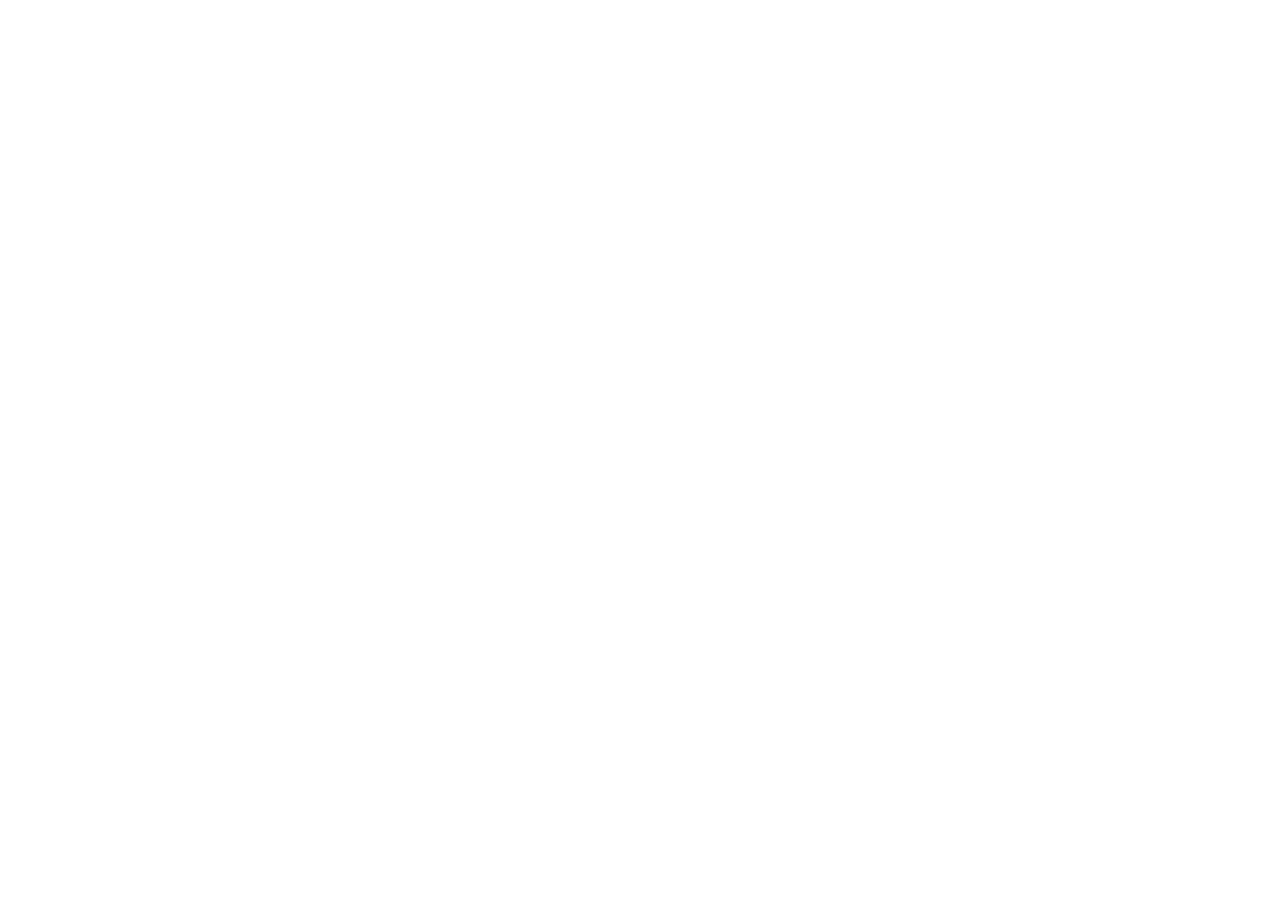
==== color.html @ 5df72813 "Started with the color pag" ====
<!DOCTYPE html>
<html lang="en">
  <head>
    <meta charset="UTF-8" />
    <meta name="viewport" content="width=device-width, initial-scale=1.0" />
    <title>Document</title>
  </head>
  <body></body>
</html>
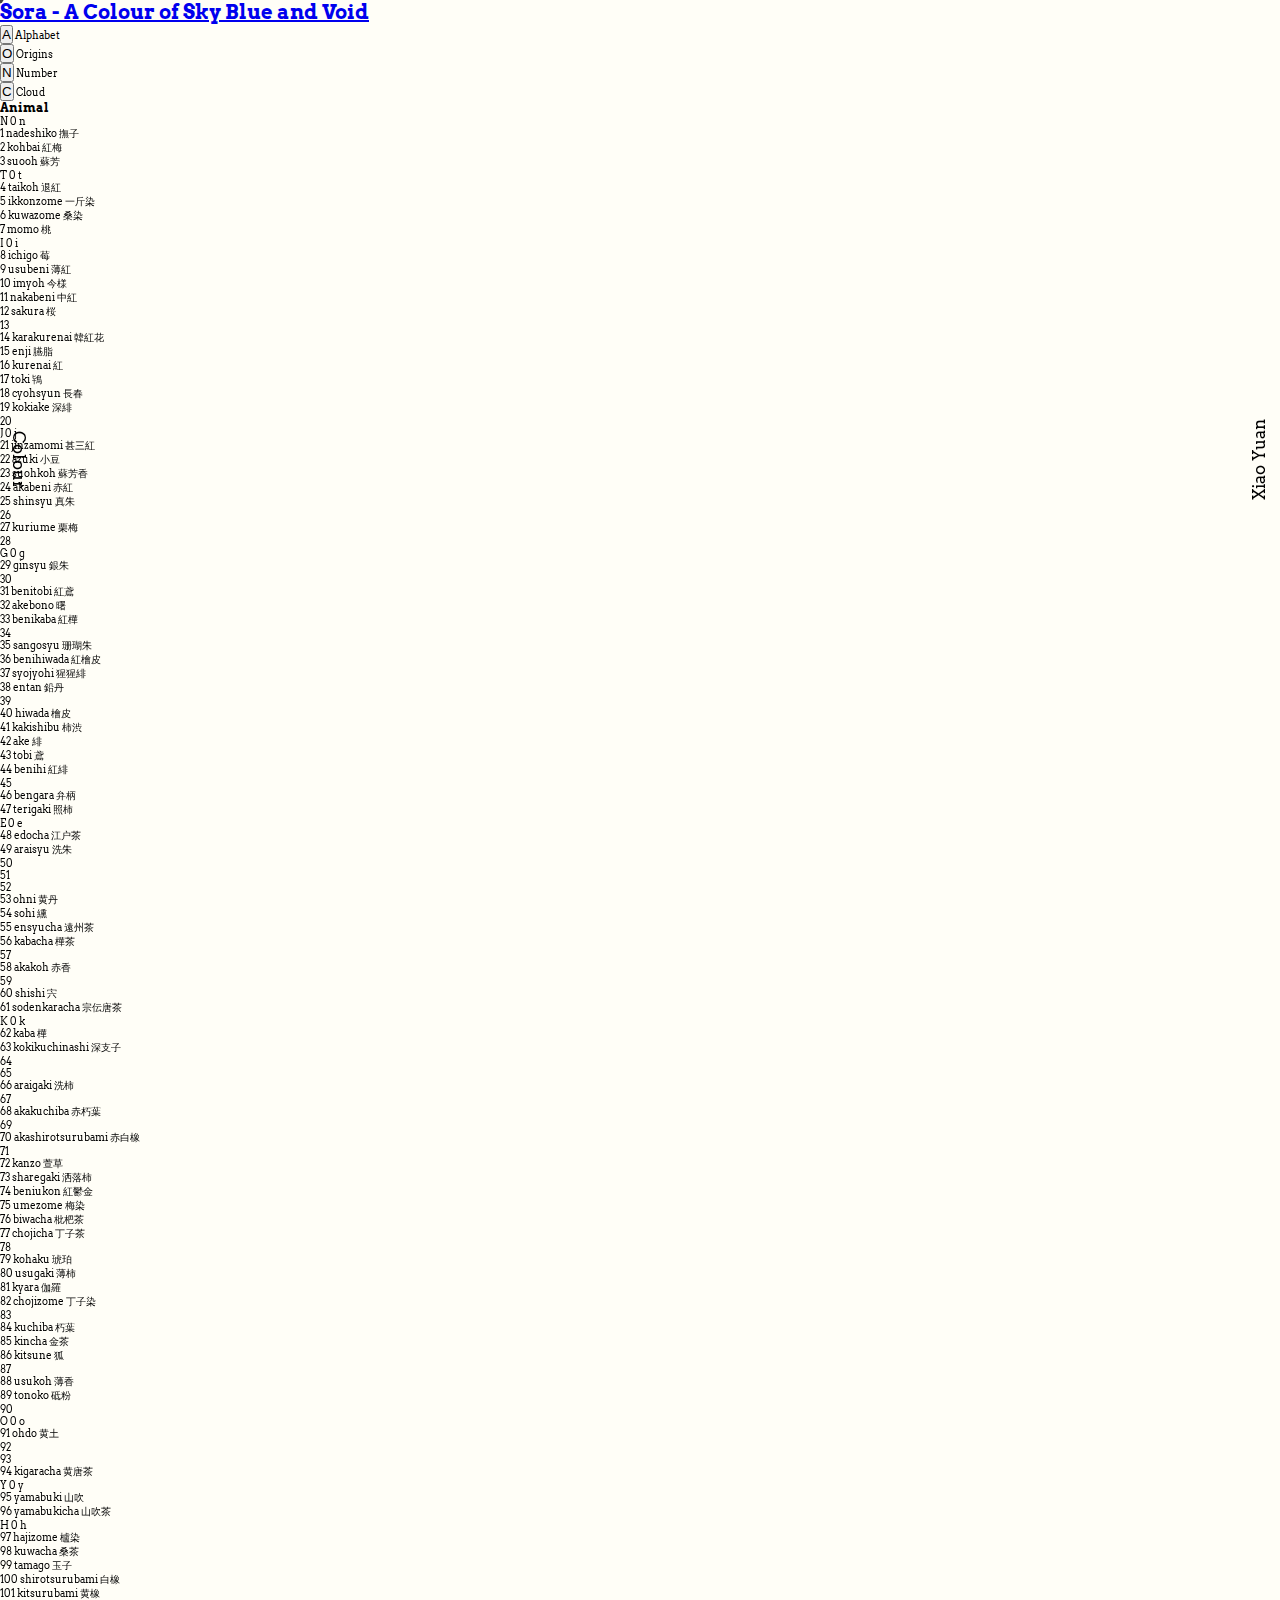
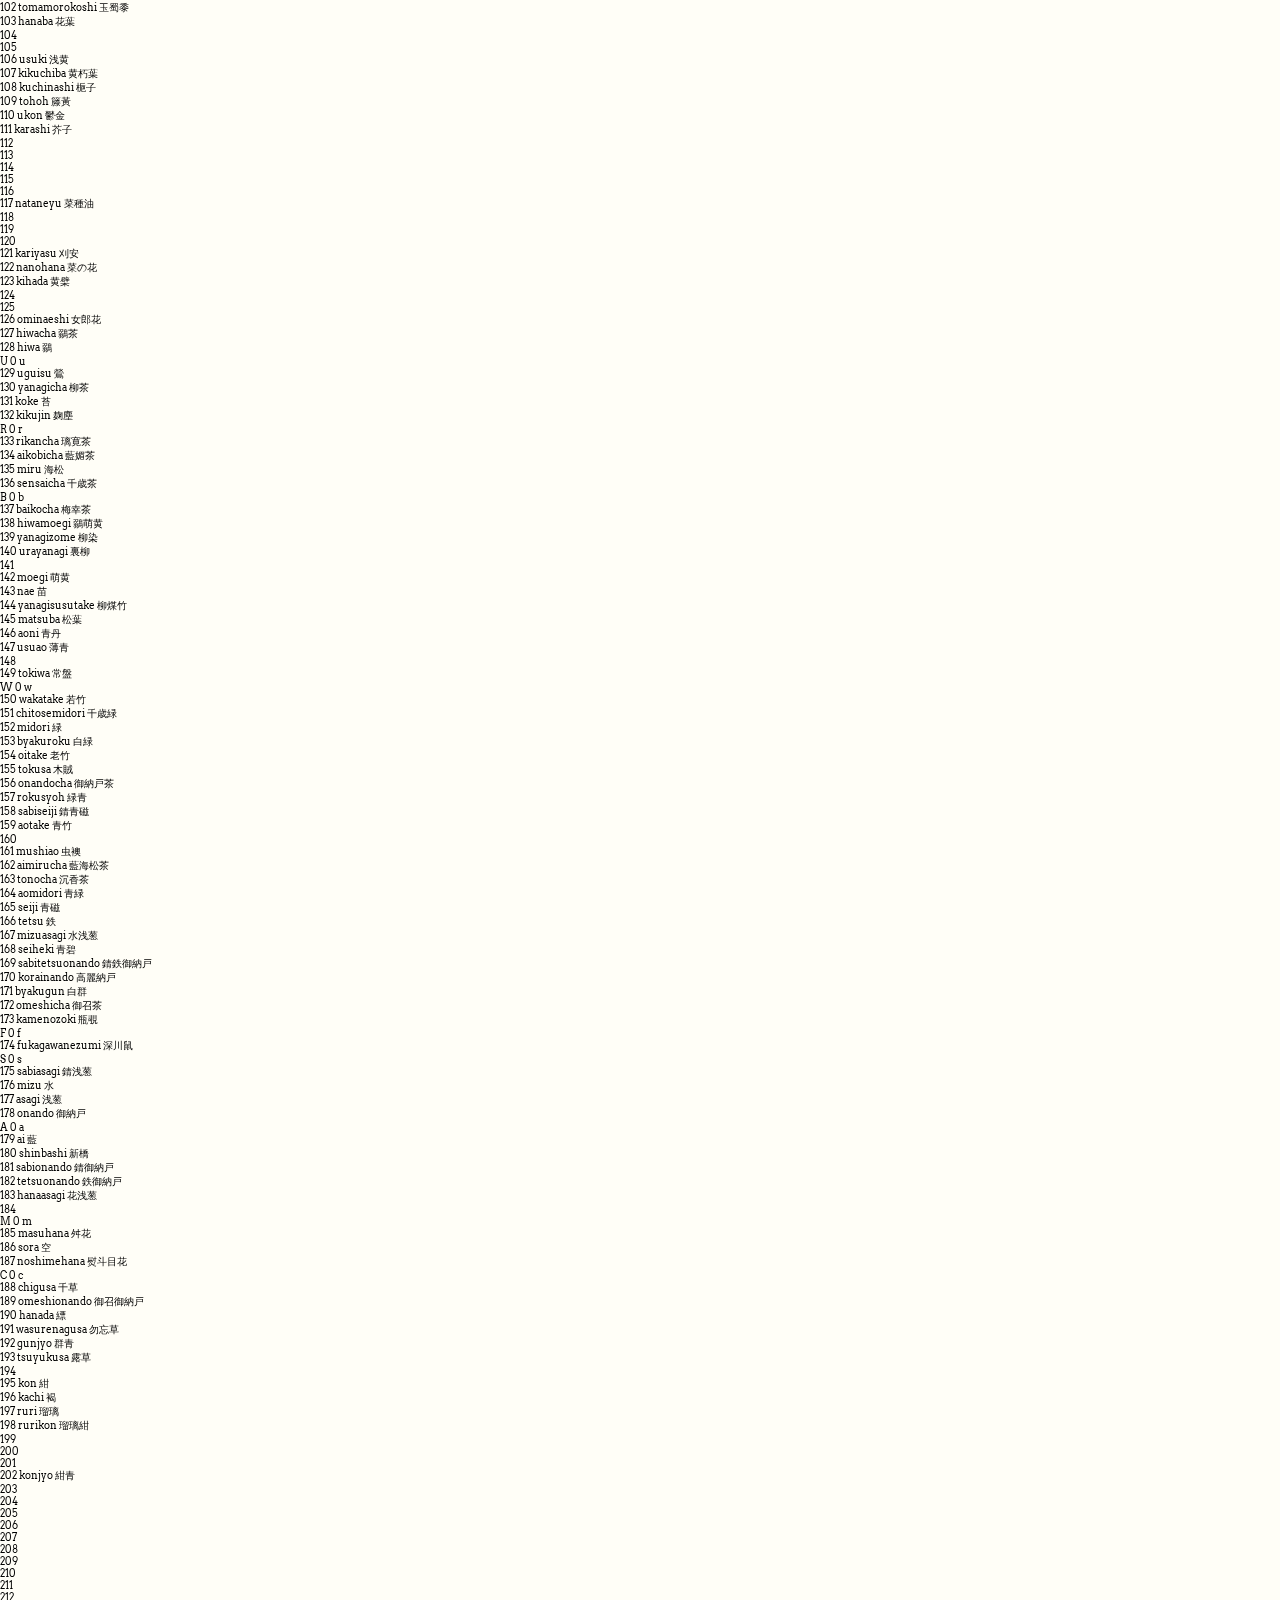
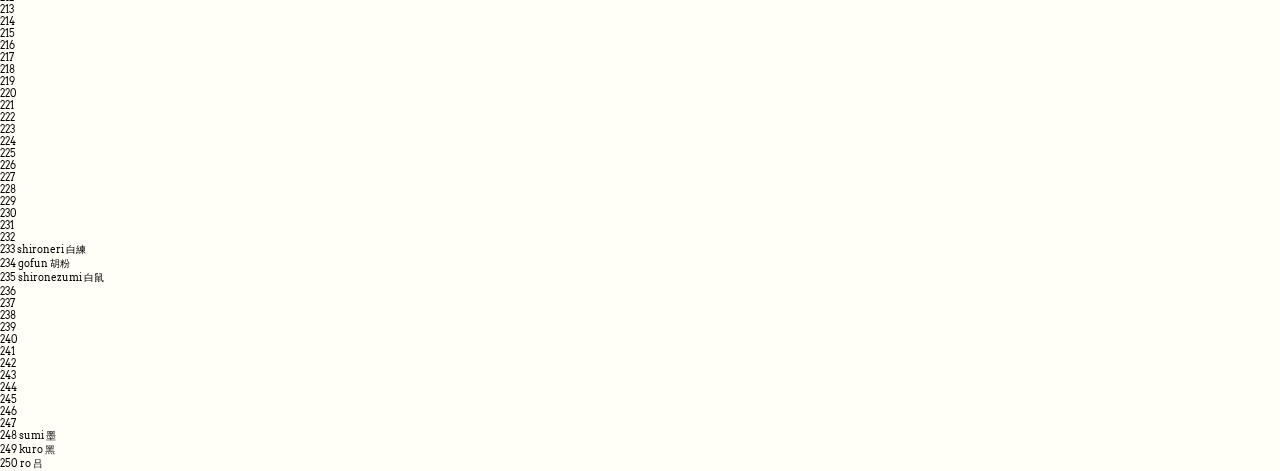
==== commit 35a64e1f: "Merge pull request #17 from j900213/colorNumberSort" ====
--- a/color.html
+++ b/color.html
@@ -3,7 +3,2211 @@
   <head>
     <meta charset="UTF-8" />
     <meta name="viewport" content="width=device-width, initial-scale=1.0" />
-    <title>Document</title>
+    <meta name="description" content="Yuan Xiao's Essay" />
+    <meta name="robots" content="index, follow" />
+    <link
+      href="https://fonts.googleapis.com/css2?family=Noto+Serif+JP:wght@300&display=swap"
+      rel="stylesheet"
+    />
+    <link
+      href="https://fonts.googleapis.com/css2?family=Arvo&display=swap"
+      rel="stylesheet"
+    />
+
+    <link rel="stylesheet" href="./style/style.css" />
+    <title>Sora - A Colour of Sky Blue and Void</title>
   </head>
-  <body></body>
+  <body>
+    <main>
+      <div class="cursor cursor--small"></div>
+      <!-- Main Section with navigation -->
+      <section class="color-main-section">
+        <header class="color-header">
+          <div class="color-title-wrapper">
+            <h1 class="color-title">
+              <a href="index.html" class="color-title-link-wrapper"
+                >Sora - A Colour of Sky Blue and Void</a
+              >
+            </h1>
+          </div>
+          <div class="sort-buttons">
+            <div class="sort-alphabetic">
+              <button class="sort-button" type="button" data-sort-value="name">
+                A
+              </button>
+              <span>Alphabet</span>
+            </div>
+            <div class="sort-origin">
+              <button class="sort-button" type="button" data-filter=".objects">
+                O
+              </button>
+              <span>Origins</span>
+            </div>
+            <div class="sort-number">
+              <button
+                class="sort-button"
+                type="button"
+                data-sort-value="number"
+              >
+                N
+              </button>
+              <span>Number</span>
+            </div>
+            <div class="sort-none">
+              <button class="sort-button" type="button">C</button>
+              <span>Cloud</span>
+            </div>
+          </div>
+        </header>
+        <div class="side-link-wrapper">
+          <div class="left-link">
+            <div class="left-link-inner-wrapper links-wrapper">
+              <a href="color.html">Colour</a>
+            </div>
+          </div>
+          <div class="right-link">
+            <div class="right-link-inner-wrapper links-wrapper">
+              <a href="">Xiao Yuan</a>
+            </div>
+          </div>
+        </div>
+      </section>
+      <!-- Color Blocks -->
+      <div class="category-wrapper">
+        <h3 class="category-name">Animal</h3>
+      </div>
+      <section class="color-section">
+        <div class="color-grid-wrapper">
+          <div class="color-item-wrapper alphabet-index">
+            <div class="color-block"></div>
+            <span class="alphabet">N</span>
+            <span class="color-number">0</span>
+            <span class="color-name">n</span>
+            <span class="color-chinese"></span>
+          </div>
+          <div
+            class="color-item-wrapper color-item-1 objects"
+            data-category="objects"
+          >
+            <div class="color-block color-block-1"></div>
+            <span class="color-number">1</span>
+            <span class="color-name color-name-1">nadeshiko</span>
+            <span class="color-chinese color-chinese-1">撫子</span>
+          </div>
+          <div
+            class="color-item-wrapper color-item-2 plants"
+            data-category="plants"
+          >
+            <div class="color-block color-block-2"></div>
+            <span class="color-number">2</span>
+            <span class="color-name color-name-2">kohbai</span>
+            <span class="color-chinese color-chinese-2">紅梅</span>
+          </div>
+          <div
+            class="color-item-wrapper color-item-3 objects"
+            data-category="objects"
+          >
+            <div class="color-block color-block-3"></div>
+            <span class="color-number">3</span>
+            <span class="color-name color-name-3">suooh</span>
+            <span class="color-chinese color-chinese-3">蘇芳</span>
+          </div>
+          <div class="color-item-wrapper alphabet-index">
+            <div class="color-block"></div>
+            <span class="alphabet">T</span>
+            <span class="color-number">0</span>
+            <span class="color-name">t</span>
+            <span class="color-chinese"></span>
+          </div>
+          <div
+            class="color-item-wrapper color-item-4 objects"
+            data-category="objects"
+          >
+            <div class="color-block color-block-4"></div>
+            <span class="color-number">4</span>
+            <span class="color-name color-name-4">taikoh</span>
+            <span class="color-chinese color-chinese-4">退紅</span>
+          </div>
+          <div
+            class="color-item-wrapper color-item-5 technique"
+            data-category="technique"
+          >
+            <div class="color-block color-block-5"></div>
+            <span class="color-number">5</span>
+            <span class="color-name color-name-5">ikkonzome</span>
+            <span class="color-chinese color-chinese-5">一斤染</span>
+          </div>
+          <div
+            class="color-item-wrapper color-item-6 technique"
+            data-category="technique"
+          >
+            <div class="color-block color-block-6"></div>
+            <span class="color-number">6</span>
+            <span class="color-name color-name-6">kuwazome</span>
+            <span class="color-chinese color-chinese-6">桑染</span>
+          </div>
+          <div
+            class="color-item-wrapper color-item-7 plants"
+            data-category="plants"
+          >
+            <div class="color-block color-block-7"></div>
+            <span class="color-number">7</span>
+            <span class="color-name color-name-7">momo</span>
+            <span class="color-chinese color-chinese-7">桃</span>
+          </div>
+          <div class="color-item-wrapper alphabet-index">
+            <div class="color-block"></div>
+            <span class="alphabet">I</span>
+            <span class="color-number">0</span>
+            <span class="color-name">i</span>
+            <span class="color-chinese"></span>
+          </div>
+          <div
+            class="color-item-wrapper color-item-8 plants"
+            data-category="plants"
+          >
+            <div class="color-block color-block-8"></div>
+            <span class="color-number">8</span>
+            <span class="color-name color-name-8">ichigo</span>
+            <span class="color-chinese color-chinese-8">莓</span>
+          </div>
+          <div
+            class="color-item-wrapper color-item-9 objects"
+            data-category="objects"
+          >
+            <div class="color-block color-block-9"></div>
+            <span class="color-number">9</span>
+            <span class="color-name color-name-9">usubeni</span>
+            <span class="color-chinese color-chinese-9">薄紅</span>
+          </div>
+          <div
+            class="color-item-wrapper color-item-10 objects"
+            data-category="objects"
+          >
+            <div class="color-block color-block-10"></div>
+            <span class="color-number">10</span>
+            <span class="color-name color-name-10">imyoh</span>
+            <span class="color-chinese color-chinese-10">今様</span>
+          </div>
+          <div
+            class="color-item-wrapper color-item-11 objects"
+            data-category="objects"
+          >
+            <div class="color-block color-block-11"></div>
+            <span class="color-number">11</span>
+            <span class="color-name color-name-11">nakabeni</span>
+            <span class="color-chinese color-chinese-11">中紅</span>
+          </div>
+          <div
+            class="color-item-wrapper color-item-12 plants"
+            data-category="plants"
+          >
+            <div class="color-block color-block-12"></div>
+            <span class="color-number">12</span>
+            <span class="color-name color-name-12">sakura</span>
+            <span class="color-chinese color-chinese-12">桜</span>
+          </div>
+          <div class="color-item-wrapper color-item-13 color-none-wrapper">
+            <div class="color-block color-block-13"></div>
+            <span class="color-number">13</span>
+            <span class="color-name color-name-13"></span>
+            <span class="color-chinese color-chinese-13"></span>
+          </div>
+          <div
+            class="color-item-wrapper color-item-14 plants"
+            data-category="plants"
+          >
+            <div class="color-block color-block-14"></div>
+            <span class="color-number">14</span>
+            <span class="color-name color-name-14">karakurenai</span>
+            <span class="color-chinese color-chinese-14">韓紅花</span>
+          </div>
+          <div
+            class="color-item-wrapper color-item-15 objects"
+            data-category="objects"
+          >
+            <div class="color-block color-block-15"></div>
+            <span class="color-number">15</span>
+            <span class="color-name color-name-15">enji</span>
+            <span class="color-chinese color-chinese-15">臙脂</span>
+          </div>
+          <div
+            class="color-item-wrapper color-item-16 objects"
+            data-category="objects"
+          >
+            <div class="color-block color-block-16"></div>
+            <span class="color-number">16</span>
+            <span class="color-name color-name-16">kurenai</span>
+            <span class="color-chinese color-chinese-16">紅</span>
+          </div>
+          <div
+            class="color-item-wrapper color-item-17 animal"
+            data-category="animal"
+          >
+            <div class="color-block color-block-17"></div>
+            <span class="color-number">17</span>
+            <span class="color-name color-name-17">toki</span>
+            <span class="color-chinese color-chinese-17">鴇</span>
+          </div>
+          <div
+            class="color-item-wrapper color-item-18 objects"
+            data-category="objects"
+          >
+            <div class="color-block color-block-18"></div>
+            <span class="color-number">18</span>
+            <span class="color-name color-name-18">cyohsyun</span>
+            <span class="color-chinese color-chinese-18">長春</span>
+          </div>
+          <div
+            class="color-item-wrapper color-item-19 objects"
+            data-category="objects"
+          >
+            <div class="color-block color-block-19"></div>
+            <span class="color-number">19</span>
+            <span class="color-name color-name-19">kokiake</span>
+            <span class="color-chinese color-chinese-19">深緋</span>
+          </div>
+          <div class="color-item-wrapper color-item-20 color-none-wrapper">
+            <div class="color-block color-block-20"></div>
+            <span class="color-number">20</span>
+            <span class="color-name color-name-20"></span>
+            <span class="color-chinese color-chinese-20"></span>
+          </div>
+          <div class="color-item-wrapper alphabet-index">
+            <div class="color-block"></div>
+            <span class="alphabet">J</span>
+            <span class="color-number">0</span>
+            <span class="color-name">j</span>
+            <span class="color-chinese"></span>
+          </div>
+          <div
+            class="color-item-wrapper color-item-21 objects"
+            data-category="objects"
+          >
+            <div class="color-block color-block-21"></div>
+            <span class="color-number">21</span>
+            <span class="color-name color-name-21">jinzamomi</span>
+            <span class="color-chinese color-chinese-21">甚三紅</span>
+          </div>
+          <div
+            class="color-item-wrapper color-item-22 objects"
+            data-category="objects"
+          >
+            <div class="color-block color-block-22"></div>
+            <span class="color-number">22</span>
+            <span class="color-name color-name-22">azuki</span>
+            <span class="color-chinese color-chinese-22">小豆</span>
+          </div>
+          <div
+            class="color-item-wrapper color-item-23 objects"
+            data-category="objects"
+          >
+            <div class="color-block color-block-23"></div>
+            <span class="color-number">23</span>
+            <span class="color-name color-name-23">suohkoh</span>
+            <span class="color-chinese color-chinese-23">蘇芳香</span>
+          </div>
+          <div
+            class="color-item-wrapper color-item-24 objects"
+            data-category="objects"
+          >
+            <div class="color-block color-block-24"></div>
+            <span class="color-number">24</span>
+            <span class="color-name color-name-24">akabeni</span>
+            <span class="color-chinese color-chinese-24">赤紅</span>
+          </div>
+          <div
+            class="color-item-wrapper color-item-25 objects"
+            data-category="objects"
+          >
+            <div class="color-block color-block-25"></div>
+            <span class="color-number">25</span>
+            <span class="color-name color-name-25">shinsyu</span>
+            <span class="color-chinese color-chinese-25">真朱</span>
+          </div>
+          <div class="color-item-wrapper color-item-26 color-none-wrapper">
+            <div class="color-block color-block-26"></div>
+            <span class="color-number">26</span>
+            <span class="color-name color-name-26"></span>
+            <span class="color-chinese color-chinese-26"></span>
+          </div>
+          <div
+            class="color-item-wrapper color-item-27 plants"
+            data-category="plants"
+          >
+            <div class="color-block color-block-27"></div>
+            <span class="color-number">27</span>
+            <span class="color-name color-name-27">kuriume</span>
+            <span class="color-chinese color-chinese-27">栗梅</span>
+          </div>
+          <div class="color-item-wrapper color-item-28 color-none-wrapper">
+            <div class="color-block color-block-28"></div>
+            <span class="color-number">28</span>
+            <span class="color-name color-name-28"></span>
+            <span class="color-chinese color-chinese-28"></span>
+          </div>
+          <div class="color-item-wrapper alphabet-index">
+            <div class="color-block"></div>
+            <span class="alphabet">G</span>
+            <span class="color-number">0</span>
+            <span class="color-name">g</span>
+            <span class="color-chinese"></span>
+          </div>
+          <div
+            class="color-item-wrapper color-item-29 objects"
+            data-category="objects"
+          >
+            <div class="color-block color-block-29"></div>
+            <span class="color-number">29</span>
+            <span class="color-name color-name-29">ginsyu</span>
+            <span class="color-chinese color-chinese-29">銀朱</span>
+          </div>
+          <div class="color-item-wrapper color-item-30 color-none-wrapper">
+            <div class="color-block color-block-30"></div>
+            <span class="color-number">30</span>
+            <span class="color-name color-name-30"></span>
+            <span class="color-chinese color-chinese-30"></span>
+          </div>
+          <div
+            class="color-item-wrapper color-item-31 animal"
+            data-category="animal"
+          >
+            <div class="color-block color-block-31"></div>
+            <span class="color-number">31</span>
+            <span class="color-name color-name-31">benitobi</span>
+            <span class="color-chinese color-chinese-31">紅鳶</span>
+          </div>
+          <div
+            class="color-item-wrapper color-item-32 objects"
+            data-category="objects"
+          >
+            <div class="color-block color-block-32"></div>
+            <span class="color-number">32</span>
+            <span class="color-name color-name-32">akebono</span>
+            <span class="color-chinese color-chinese-32">曙</span>
+          </div>
+          <div
+            class="color-item-wrapper color-item-33 plants"
+            data-category="plants"
+          >
+            <div class="color-block color-block-33"></div>
+            <span class="color-number">33</span>
+            <span class="color-name color-name-33">benikaba</span>
+            <span class="color-chinese color-chinese-33">紅樺</span>
+          </div>
+          <div class="color-item-wrapper color-item-34 color-none-wrapper">
+            <div class="color-block color-block-34"></div>
+            <span class="color-number">34</span>
+            <span class="color-name color-name-34"></span>
+            <span class="color-chinese color-chinese-34"></span>
+          </div>
+          <div
+            class="color-item-wrapper color-item-35 objects"
+            data-category="objects"
+          >
+            <div class="color-block color-block-35"></div>
+            <span class="color-number">35</span>
+            <span class="color-name color-name-35">sangosyu</span>
+            <span class="color-chinese color-chinese-35">珊瑚朱</span>
+          </div>
+          <div
+            class="color-item-wrapper color-item-36 objects"
+            data-category="objects"
+          >
+            <div class="color-block color-block-36"></div>
+            <span class="color-number">36</span>
+            <span class="color-name color-name-36">benihiwada</span>
+            <span class="color-chinese color-chinese-36">紅檜皮</span>
+          </div>
+          <div
+            class="color-item-wrapper color-item-37 objects"
+            data-category="objects"
+          >
+            <div class="color-block color-block-37"></div>
+            <span class="color-number">37</span>
+            <span class="color-name">syojyohi</span>
+            <span class="color-chinese">猩猩緋</span>
+          </div>
+          <div
+            class="color-item-wrapper color-item-38 objects"
+            data-category="objects"
+          >
+            <div class="color-block color-block-38"></div>
+            <span class="color-number">38</span>
+            <span class="color-name">entan</span>
+            <span class="color-chinese">鉛丹</span>
+          </div>
+          <div class="color-item-wrapper color-item-39 color-none-wrapper">
+            <div class="color-block color-block-39"></div>
+            <span class="color-number">39</span>
+            <span class="color-name"></span>
+            <span class="color-chinese"></span>
+          </div>
+          <div
+            class="color-item-wrapper color-item-40 objects"
+            data-category="objects"
+          >
+            <div class="color-block color-block-40"></div>
+            <span class="color-number">40</span>
+            <span class="color-name">hiwada</span>
+            <span class="color-chinese">檜皮</span>
+          </div>
+          <div
+            class="color-item-wrapper color-item-41 technique"
+            data-category="technique"
+          >
+            <div class="color-block color-block-41"></div>
+            <span class="color-number">41</span>
+            <span class="color-name">kakishibu</span>
+            <span class="color-chinese">柿渋</span>
+          </div>
+          <div
+            class="color-item-wrapper color-item-42 objects"
+            data-category="objects"
+          >
+            <div class="color-block color-block-42"></div>
+            <span class="color-number">42</span>
+            <span class="color-name">ake</span>
+            <span class="color-chinese">緋</span>
+          </div>
+          <div
+            class="color-item-wrapper color-item-43 animal"
+            data-category="animal"
+          >
+            <div class="color-block color-block-43"></div>
+            <span class="color-number">43</span>
+            <span class="color-name">tobi</span>
+            <span class="color-chinese">鳶</span>
+          </div>
+          <div
+            class="color-item-wrapper color-item-44 objects"
+            data-category="objects"
+          >
+            <div class="color-block color-block-44"></div>
+            <span class="color-number">44</span>
+            <span class="color-name">benihi</span>
+            <span class="color-chinese">紅緋</span>
+          </div>
+          <div class="color-item-wrapper color-item-45 color-none-wrapper">
+            <div class="color-block color-block-45"></div>
+            <span class="color-number">45</span>
+            <span class="color-name"></span>
+            <span class="color-chinese"></span>
+          </div>
+          <div
+            class="color-item-wrapper color-item-46 technique"
+            data-category="technique"
+          >
+            <div class="color-block color-block-46"></div>
+            <span class="color-number">46</span>
+            <span class="color-name">bengara</span>
+            <span class="color-chinese">弁柄</span>
+          </div>
+          <div
+            class="color-item-wrapper color-item-47 plants"
+            data-category="plants"
+          >
+            <div class="color-block color-block-47"></div>
+            <span class="color-number">47</span>
+            <span class="color-name">terigaki</span>
+            <span class="color-chinese">照柿</span>
+          </div>
+          <div class="color-item-wrapper alphabet-index">
+            <div class="color-block"></div>
+            <span class="alphabet">E</span>
+            <span class="color-number">0</span>
+            <span class="color-name">e</span>
+            <span class="color-chinese"></span>
+          </div>
+          <div
+            class="color-item-wrapper color-item-48 objects"
+            data-category="objects"
+          >
+            <div class="color-block color-block-48"></div>
+            <span class="color-number">48</span>
+            <span class="color-name">edocha</span>
+            <span class="color-chinese">江户茶</span>
+          </div>
+          <div
+            class="color-item-wrapper color-item-49 objects"
+            data-category="objects"
+          >
+            <div class="color-block color-block-49"></div>
+            <span class="color-number">49</span>
+            <span class="color-name">araisyu</span>
+            <span class="color-chinese">洗朱</span>
+          </div>
+          <div class="color-item-wrapper color-item-50 color-none-wrapper">
+            <div class="color-block color-block-50"></div>
+            <span class="color-number">50</span>
+            <span class="color-name"></span>
+            <span class="color-chinese"></span>
+          </div>
+          <div class="color-item-wrapper color-item-51 color-none-wrapper">
+            <div class="color-block color-block-51"></div>
+            <span class="color-number">51</span>
+            <span class="color-name"></span>
+            <span class="color-chinese"></span>
+          </div>
+          <div class="color-item-wrapper color-item-52 color-none-wrapper">
+            <div class="color-block color-block-52"></div>
+            <span class="color-number">52</span>
+            <span class="color-name"></span>
+            <span class="color-chinese"></span>
+          </div>
+          <div
+            class="color-item-wrapper color-item-53 objects"
+            data-category="objects"
+          >
+            <div class="color-block color-block-53"></div>
+            <span class="color-number">53</span>
+            <span class="color-name">ohni</span>
+            <span class="color-chinese">黄丹</span>
+          </div>
+          <div
+            class="color-item-wrapper color-item-54 objects"
+            data-category="objects"
+          >
+            <div class="color-block color-block-54"></div>
+            <span class="color-number">54</span>
+            <span class="color-name">sohi</span>
+            <span class="color-chinese">纁</span>
+          </div>
+          <div
+            class="color-item-wrapper color-item-55 objects"
+            data-category="objects"
+          >
+            <div class="color-block color-block-55"></div>
+            <span class="color-number">55</span>
+            <span class="color-name">ensyucha</span>
+            <span class="color-chinese">遠州茶</span>
+          </div>
+          <div
+            class="color-item-wrapper color-item-56 objects"
+            data-category="objects"
+          >
+            <div class="color-block color-block-56"></div>
+            <span class="color-number">56</span>
+            <span class="color-name">kabacha</span>
+            <span class="color-chinese">樺茶</span>
+          </div>
+          <div class="color-item-wrapper color-item-57 color-none-wrapper">
+            <div class="color-block color-block-57"></div>
+            <span class="color-number">57</span>
+            <span class="color-name"></span>
+            <span class="color-chinese"></span>
+          </div>
+          <div
+            class="color-item-wrapper color-item-58 objects"
+            data-category="objects"
+          >
+            <div class="color-block color-block-58"></div>
+            <span class="color-number">58</span>
+            <span class="color-name">akakoh</span>
+            <span class="color-chinese">赤香</span>
+          </div>
+          <div class="color-item-wrapper color-item-59 color-none-wrapper">
+            <div class="color-block color-block-59"></div>
+            <span class="color-number">59</span>
+            <span class="color-name"></span>
+            <span class="color-chinese"></span>
+          </div>
+          <div
+            class="color-item-wrapper color-item-60 objects"
+            data-category="objects"
+          >
+            <div class="color-block color-block-60"></div>
+            <span class="color-number">60</span>
+            <span class="color-name">shishi</span>
+            <span class="color-chinese">宍</span>
+          </div>
+          <div
+            class="color-item-wrapper color-item-61 objects"
+            data-category="objects"
+          >
+            <div class="color-block color-block-61"></div>
+            <span class="color-number">61</span>
+            <span class="color-name">sodenkaracha</span>
+            <span class="color-chinese">宗伝唐茶</span>
+          </div>
+          <div class="color-item-wrapper alphabet-index">
+            <div class="color-block"></div>
+            <span class="alphabet">K</span>
+            <span class="color-number">0</span>
+            <span class="color-name">k</span>
+            <span class="color-chinese"></span>
+          </div>
+          <div
+            class="color-item-wrapper color-item-62 plants"
+            data-category="plants"
+          >
+            <div class="color-block color-block-62"></div>
+            <span class="color-number">62</span>
+            <span class="color-name">kaba</span>
+            <span class="color-chinese">樺</span>
+          </div>
+          <div
+            class="color-item-wrapper color-item-63 technique"
+            data-category="technique"
+          >
+            <div class="color-block color-block-63"></div>
+            <span class="color-number">63</span>
+            <span class="color-name">kokikuchinashi</span>
+            <span class="color-chinese">深支子</span>
+          </div>
+          <div class="color-item-wrapper color-item-64 color-none-wrapper">
+            <div class="color-block color-block-64"></div>
+            <span class="color-number">64</span>
+            <span class="color-name"></span>
+            <span class="color-chinese"></span>
+          </div>
+          <div class="color-item-wrapper color-item-65 color-none-wrapper">
+            <div class="color-block color-block-65"></div>
+            <span class="color-number">65</span>
+            <span class="color-name"></span>
+            <span class="color-chinese"></span>
+          </div>
+          <div
+            class="color-item-wrapper color-item-66 plants"
+            data-category="plants"
+          >
+            <div class="color-block color-block-66"></div>
+            <span class="color-number">66</span>
+            <span class="color-name">araigaki</span>
+            <span class="color-chinese">洗柿</span>
+          </div>
+          <div class="color-item-wrapper color-item-67 color-none-wrapper">
+            <div class="color-block color-block-67"></div>
+            <span class="color-number">67</span>
+            <span class="color-name"></span>
+            <span class="color-chinese"></span>
+          </div>
+          <div
+            class="color-item-wrapper color-item-68 plants"
+            data-category="plants"
+          >
+            <div class="color-block color-block-68"></div>
+            <span class="color-number">68</span>
+            <span class="color-name">akakuchiba </span>
+            <span class="color-chinese">赤朽葉</span>
+          </div>
+          <div class="color-item-wrapper color-item-69 color-none-wrapper">
+            <div class="color-block color-block-69"></div>
+            <span class="color-number">69</span>
+            <span class="color-name"></span>
+            <span class="color-chinese"></span>
+          </div>
+          <div
+            class="color-item-wrapper color-item-70 objects"
+            data-category="objects"
+          >
+            <div class="color-block color-block-70"></div>
+            <span class="color-number">70</span>
+            <span class="color-name">akashirotsurubami</span>
+            <span class="color-chinese">赤白橡</span>
+          </div>
+          <div class="color-item-wrapper color-item-71 color-none-wrapper">
+            <div class="color-block color-block-71"></div>
+            <span class="color-number">71</span>
+            <span class="color-name"></span>
+            <span class="color-chinese"></span>
+          </div>
+          <div
+            class="color-item-wrapper color-item-72 plants"
+            data-category="plants"
+          >
+            <div class="color-block color-block-72"></div>
+            <span class="color-number">72</span>
+            <span class="color-name">kanzo</span>
+            <span class="color-chinese">萱草</span>
+          </div>
+          <div
+            class="color-item-wrapper color-item-73 plants"
+            data-category="plants"
+          >
+            <div class="color-block color-block-73"></div>
+            <span class="color-number">73</span>
+            <span class="color-name">sharegaki</span>
+            <span class="color-chinese">洒落柿</span>
+          </div>
+          <div
+            class="color-item-wrapper color-item-74 objects"
+            data-category="objects"
+          >
+            <div class="color-block color-block-74"></div>
+            <span class="color-number">74</span>
+            <span class="color-name">beniukon</span>
+            <span class="color-chinese">紅鬱金</span>
+          </div>
+          <div
+            class="color-item-wrapper color-item-75 technique"
+            data-category="technique"
+          >
+            <div class="color-block color-block-75"></div>
+            <span class="color-number">75</span>
+            <span class="color-name">umezome</span>
+            <span class="color-chinese">梅染</span>
+          </div>
+          <div
+            class="color-item-wrapper color-item-76 objects"
+            data-category="objects"
+          >
+            <div class="color-block color-block-76"></div>
+            <span class="color-number">76</span>
+            <span class="color-name">biwacha</span>
+            <span class="color-chinese">枇杷茶</span>
+          </div>
+          <div
+            class="color-item-wrapper color-item-77 objects"
+            data-category="objects"
+          >
+            <div class="color-block color-block-77"></div>
+            <span class="color-number">77</span>
+            <span class="color-name">chojicha</span>
+            <span class="color-chinese">丁子茶</span>
+          </div>
+          <div class="color-item-wrapper color-item-78 color-none-wrapper">
+            <div class="color-block color-block-78"></div>
+            <span class="color-number">78</span>
+            <span class="color-name"></span>
+            <span class="color-chinese"></span>
+          </div>
+          <div
+            class="color-item-wrapper color-item-79 objects"
+            data-category="objects"
+          >
+            <div class="color-block color-block-79"></div>
+            <span class="color-number">79</span>
+            <span class="color-name">kohaku</span>
+            <span class="color-chinese">琥珀</span>
+          </div>
+          <div
+            class="color-item-wrapper color-item-80 plants"
+            data-category="plants"
+          >
+            <div class="color-block color-block-80"></div>
+            <span class="color-number">80</span>
+            <span class="color-name">usugaki</span>
+            <span class="color-chinese">薄柿</span>
+          </div>
+          <div
+            class="color-item-wrapper color-item-81 objects"
+            data-category="objects"
+          >
+            <div class="color-block color-block-81"></div>
+            <span class="color-number">81</span>
+            <span class="color-name">kyara</span>
+            <span class="color-chinese">伽羅</span>
+          </div>
+          <div
+            class="color-item-wrapper color-item-82 technique"
+            data-category="technique"
+          >
+            <div class="color-block color-block-82"></div>
+            <span class="color-number">82</span>
+            <span class="color-name">chojizome</span>
+            <span class="color-chinese">丁子染</span>
+          </div>
+          <div class="color-item-wrapper color-item-83 color-none-wrapper">
+            <div class="color-block color-block-83"></div>
+            <span class="color-number">83</span>
+            <span class="color-name"></span>
+            <span class="color-chinese"></span>
+          </div>
+          <div
+            class="color-item-wrapper color-item-84 plants"
+            data-category="plants"
+          >
+            <div class="color-block color-block-84"></div>
+            <span class="color-number">84</span>
+            <span class="color-name">kuchiba</span>
+            <span class="color-chinese">朽葉</span>
+          </div>
+          <div
+            class="color-item-wrapper color-item-85 objects"
+            data-category="objects"
+          >
+            <div class="color-block color-block-85"></div>
+            <span class="color-number">85</span>
+            <span class="color-name">kincha</span>
+            <span class="color-chinese">金茶</span>
+          </div>
+          <div
+            class="color-item-wrapper color-item-86 animal"
+            data-category="animal"
+          >
+            <div class="color-block color-block-86"></div>
+            <span class="color-number">86</span>
+            <span class="color-name">kitsune</span>
+            <span class="color-chinese">狐</span>
+          </div>
+          <div class="color-item-wrapper color-item-87 color-none-wrapper">
+            <div class="color-block color-block-87"></div>
+            <span class="color-number">87</span>
+            <span class="color-name"></span>
+            <span class="color-chinese"></span>
+          </div>
+          <div
+            class="color-item-wrapper color-item-88 objects"
+            data-category="objects"
+          >
+            <div class="color-block color-block-88"></div>
+            <span class="color-number">88</span>
+            <span class="color-name">usukoh</span>
+            <span class="color-chinese">薄香</span>
+          </div>
+          <div
+            class="color-item-wrapper color-item-89 objects"
+            data-category="objects"
+          >
+            <div class="color-block color-block-89"></div>
+            <span class="color-number">89</span>
+            <span class="color-name">tonoko </span>
+            <span class="color-chinese">砥粉</span>
+          </div>
+          <div class="color-item-wrapper color-item-90 color-none-wrapper">
+            <div class="color-block color-block-90"></div>
+            <span class="color-number">90</span>
+            <span class="color-name"></span>
+            <span class="color-chinese"></span>
+          </div>
+          <div class="color-item-wrapper alphabet-index">
+            <div class="color-block"></div>
+            <span class="alphabet">O</span>
+            <span class="color-number">0</span>
+            <span class="color-name">o</span>
+            <span class="color-chinese"></span>
+          </div>
+          <div
+            class="color-item-wrapper color-item-91 objects"
+            data-category="objects"
+          >
+            <div class="color-block color-block-91"></div>
+            <span class="color-number">91</span>
+            <span class="color-name">ohdo</span>
+            <span class="color-chinese">黄土</span>
+          </div>
+          <div class="color-item-wrapper color-item-92 color-none-wrapper">
+            <div class="color-block color-block-92"></div>
+            <span class="color-number">92</span>
+            <span class="color-name"></span>
+            <span class="color-chinese"></span>
+          </div>
+          <div class="color-item-wrapper color-item-93 color-none-wrapper">
+            <div class="color-block color-block-93"></div>
+            <span class="color-number">93</span>
+            <span class="color-name"></span>
+            <span class="color-chinese"></span>
+          </div>
+          <div
+            class="color-item-wrapper color-item-94 objects"
+            data-category="objects"
+          >
+            <div class="color-block color-block-94"></div>
+            <span class="color-number">94</span>
+            <span class="color-name">kigaracha</span>
+            <span class="color-chinese">黄唐茶</span>
+          </div>
+          <div class="color-item-wrapper alphabet-index">
+            <div class="color-block"></div>
+            <span class="alphabet">Y</span>
+            <span class="color-number">0</span>
+            <span class="color-name">y</span>
+            <span class="color-chinese"></span>
+          </div>
+          <div
+            class="color-item-wrapper color-item-95 objects"
+            data-category="objects"
+          >
+            <div class="color-block color-block-95"></div>
+            <span class="color-number">95</span>
+            <span class="color-name">yamabuki</span>
+            <span class="color-chinese">山吹</span>
+          </div>
+          <div
+            class="color-item-wrapper colo r-item-96 objects"
+            data-category="objects"
+          >
+            <div class="color-block color-block-96"></div>
+            <span class="color-number">96</span>
+            <span class="color-name">yamabukicha</span>
+            <span class="color-chinese">山吹茶</span>
+          </div>
+          <div class="color-item-wrapper alphabet-index">
+            <div class="color-block"></div>
+            <span class="alphabet">H</span>
+            <span class="color-number">0</span>
+            <span class="color-name">h</span>
+            <span class="color-chinese"></span>
+          </div>
+          <div
+            class="color-item-wrapper color-item-97 technique"
+            data-category="technique"
+          >
+            <div class="color-block color-block-97"></div>
+            <span class="color-number">97</span>
+            <span class="color-name">hajizome</span>
+            <span class="color-chinese">櫨染</span>
+          </div>
+          <div
+            class="color-item-wrapper color-item-98 objects"
+            data-category="objects"
+          >
+            <div class="color-block color-block-98"></div>
+            <span class="color-number">98</span>
+            <span class="color-name">kuwacha</span>
+            <span class="color-chinese">桑茶</span>
+          </div>
+          <div
+            class="color-item-wrapper color-item-99 plants"
+            data-category="plants"
+          >
+            <div class="color-block color-block-99"></div>
+            <span class="color-number">99</span>
+            <span class="color-name">tamago</span>
+            <span class="color-chinese">玉子</span>
+          </div>
+          <div
+            class="color-item-wrapper color-item-100 objects"
+            data-category="objects"
+          >
+            <div class="color-block color-block-100"></div>
+            <span class="color-number">100</span>
+            <span class="color-name">shirotsurubami</span>
+            <span class="color-chinese">白橡</span>
+          </div>
+          <div
+            class="color-item-wrapper color-item-101 objects"
+            data-category="objects"
+          >
+            <div class="color-block color-block-101"></div>
+            <span class="color-number">101</span>
+            <span class="color-name">kitsurubami</span>
+            <span class="color-chinese">黄橡</span>
+          </div>
+          <div
+            class="color-item-wrapper color-item-102 plants"
+            data-category="plants"
+          >
+            <div class="color-block color-block-102"></div>
+            <span class="color-number">102</span>
+            <span class="color-name">tomamorokoshi</span>
+            <span class="color-chinese">玉蜀黍</span>
+          </div>
+          <div
+            class="color-item-wrapper color-item-103 plants"
+            data-category="plants"
+          >
+            <div class="color-block color-block-103"></div>
+            <span class="color-number">103</span>
+            <span class="color-name">hanaba</span>
+            <span class="color-chinese">花葉</span>
+          </div>
+          <div class="color-item-wrapper color-item-104 color-none-wrapper">
+            <div class="color-block color-block-104"></div>
+            <span class="color-number">104</span>
+            <span class="color-name"></span>
+            <span class="color-chinese"></span>
+          </div>
+          <div class="color-item-wrapper color-item-105 color-none-wrapper">
+            <div class="color-block color-block-105"></div>
+            <span class="color-number">105</span>
+            <span class="color-name"></span>
+            <span class="color-chinese"></span>
+          </div>
+          <div
+            class="color-item-wrapper color-item-106 objects"
+            data-category="objects"
+          >
+            <div class="color-block color-block-106"></div>
+            <span class="color-number">106</span>
+            <span class="color-name">usuki</span>
+            <span class="color-chinese">浅黄</span>
+          </div>
+          <div
+            class="color-item-wrapper color-item-107 plants"
+            data-category="plants"
+          >
+            <div class="color-block color-block-107"></div>
+            <span class="color-number">107</span>
+            <span class="color-name">kikuchiba</span>
+            <span class="color-chinese">黄朽葉</span>
+          </div>
+          <div
+            class="color-item-wrapper color-item-108 plants"
+            data-category="plants"
+          >
+            <div class="color-block color-block-108"></div>
+            <span class="color-number">108</span>
+            <span class="color-name">kuchinashi</span>
+            <span class="color-chinese">梔子</span>
+          </div>
+          <div
+            class="color-item-wrapper color-item-109 objects"
+            data-category="objects"
+          >
+            <div class="color-block color-block-109"></div>
+            <span class="color-number">109</span>
+            <span class="color-name">tohoh</span>
+            <span class="color-chinese">籐黃</span>
+          </div>
+          <div
+            class="color-item-wrapper color-item-110 objects"
+            data-category="objects"
+          >
+            <div class="color-block color-block-110"></div>
+            <span class="color-number">110</span>
+            <span class="color-name">ukon</span>
+            <span class="color-chinese">鬱金</span>
+          </div>
+          <div
+            class="color-item-wrapper color-item-111 plants"
+            data-category="plants"
+          >
+            <div class="color-block color-block-111"></div>
+            <span class="color-number">111</span>
+            <span class="color-name">karashi</span>
+            <span class="color-chinese">芥子</span>
+          </div>
+          <div class="color-item-wrapper color-item-112 color-none-wrapper">
+            <div class="color-block color-block-112"></div>
+            <span class="color-number">112</span>
+            <span class="color-name"></span>
+            <span class="color-chinese"></span>
+          </div>
+          <div class="color-item-wrapper color-item-113 color-none-wrapper">
+            <div class="color-block color-block-113"></div>
+            <span class="color-number">113</span>
+            <span class="color-name"></span>
+            <span class="color-chinese"></span>
+          </div>
+          <div class="color-item-wrapper color-item-114 color-none-wrapper">
+            <div class="color-block color-block-114"></div>
+            <span class="color-number">114</span>
+            <span class="color-name"></span>
+            <span class="color-chinese"></span>
+          </div>
+          <div class="color-item-wrapper color-item-115 color-none-wrapper">
+            <div class="color-block color-block-115"></div>
+            <span class="color-number">115</span>
+            <span class="color-name"></span>
+            <span class="color-chinese"></span>
+          </div>
+          <div class="color-item-wrapper color-item-116 color-none-wrapper">
+            <div class="color-block color-block-116"></div>
+            <span class="color-number">116</span>
+            <span class="color-name"></span>
+            <span class="color-chinese"></span>
+          </div>
+          <div
+            class="color-item-wrapper color-item-117 plants"
+            data-category="plants"
+          >
+            <div class="color-block color-block-117"></div>
+            <span class="color-number">117</span>
+            <span class="color-name">nataneyu</span>
+            <span class="color-chinese">菜種油</span>
+          </div>
+          <div class="color-item-wrapper color-item-118 color-none-wrapper">
+            <div class="color-block color-block-118"></div>
+            <span class="color-number">118</span>
+            <span class="color-name"></span>
+            <span class="color-chinese"></span>
+          </div>
+          <div class="color-item-wrapper color-item-119 color-none-wrapper">
+            <div class="color-block color-block-119"></div>
+            <span class="color-number">119</span>
+            <span class="color-name"></span>
+            <span class="color-chinese"></span>
+          </div>
+          <div class="color-item-wrapper color-item-120 color-none-wrapper">
+            <div class="color-block color-block-120"></div>
+            <span class="color-number">120</span>
+            <span class="color-name"></span>
+            <span class="color-chinese"></span>
+          </div>
+          <div
+            class="color-item-wrapper color-item-121 technique"
+            data-category="technique"
+          >
+            <div class="color-block color-block-121"></div>
+            <span class="color-number">121</span>
+            <span class="color-name">kariyasu</span>
+            <span class="color-chinese">刈安</span>
+          </div>
+          <div
+            class="color-item-wrapper color-item-122 plants"
+            data-category="plants"
+          >
+            <div class="color-block color-block-122"></div>
+            <span class="color-number">122</span>
+            <span class="color-name">nanohana</span>
+            <span class="color-chinese">菜の花</span>
+          </div>
+          <div
+            class="color-item-wrapper color-item-123 plants"
+            data-category="plants"
+          >
+            <div class="color-block color-block-123"></div>
+            <span class="color-number">123</span>
+            <span class="color-name">kihada</span>
+            <span class="color-chinese">黄檗</span>
+          </div>
+          <div class="color-item-wrapper color-item-124 color-none-wrapper">
+            <div class="color-block color-block-124"></div>
+            <span class="color-number">124</span>
+            <span class="color-name"></span>
+            <span class="color-chinese"></span>
+          </div>
+          <div class="color-item-wrapper color-item-125 color-none-wrapper">
+            <div class="color-block color-block-125"></div>
+            <span class="color-number">125</span>
+            <span class="color-name"></span>
+            <span class="color-chinese"></span>
+          </div>
+          <div
+            class="color-item-wrapper color-item-126 plants"
+            data-category="plants"
+          >
+            <div class="color-block color-block-126"></div>
+            <span class="color-number">126</span>
+            <span class="color-name">ominaeshi</span>
+            <span class="color-chinese">女郎花</span>
+          </div>
+          <div
+            class="color-item-wrapper color-item-127 objects"
+            data-category="objects"
+          >
+            <div class="color-block color-block-127"></div>
+            <span class="color-number">127</span>
+            <span class="color-name">hiwacha</span>
+            <span class="color-chinese">鶸茶</span>
+          </div>
+          <div
+            class="color-item-wrapper color-item-128 animal"
+            data-category="animal"
+          >
+            <div class="color-block color-block-128"></div>
+            <span class="color-number">128</span>
+            <span class="color-name">hiwa</span>
+            <span class="color-chinese">鶸</span>
+          </div>
+          <div class="color-item-wrapper alphabet-index">
+            <div class="color-block"></div>
+            <span class="alphabet">U</span>
+            <span class="color-number">0</span>
+            <span class="color-name">u</span>
+            <span class="color-chinese"></span>
+          </div>
+          <div
+            class="color-item-wrapper color-item-129 animal"
+            data-category="animal"
+          >
+            <div class="color-block color-block-129"></div>
+            <span class="color-number">129</span>
+            <span class="color-name">uguisu </span>
+            <span class="color-chinese">鶯</span>
+          </div>
+          <div
+            class="color-item-wrapper color-item-130 objects"
+            data-category="objects"
+          >
+            <div class="color-block color-block-130"></div>
+            <span class="color-number">130</span>
+            <span class="color-name">yanagicha </span>
+            <span class="color-chinese">柳茶</span>
+          </div>
+          <div
+            class="color-item-wrapper color-item-131 plants"
+            data-category="plants"
+          >
+            <div class="color-block color-block-131"></div>
+            <span class="color-number">131</span>
+            <span class="color-name">koke</span>
+            <span class="color-chinese">苔</span>
+          </div>
+          <div
+            class="color-item-wrapper color-item-132 technique"
+            data-category="technique"
+          >
+            <div class="color-block color-block-132"></div>
+            <span class="color-number">132</span>
+            <span class="color-name">kikujin</span>
+            <span class="color-chinese">麹塵</span>
+          </div>
+          <div class="color-item-wrapper alphabet-index">
+            <div class="color-block"></div>
+            <span class="alphabet">R</span>
+            <span class="color-number">0</span>
+            <span class="color-name">r</span>
+            <span class="color-chinese"></span>
+          </div>
+          <div
+            class="color-item-wrapper color-item-133 objects"
+            data-category="objects"
+          >
+            <div class="color-block color-block-133"></div>
+            <span class="color-number">133</span>
+            <span class="color-name">rikancha</span>
+            <span class="color-chinese">璃寛茶</span>
+          </div>
+          <div
+            class="color-item-wrapper color-item-134 objects"
+            data-category="objects"
+          >
+            <div class="color-block color-block-134"></div>
+            <span class="color-number">134</span>
+            <span class="color-name">aikobicha</span>
+            <span class="color-chinese">藍媚茶</span>
+          </div>
+          <div
+            class="color-item-wrapper color-item-135 objects"
+            data-category="objects"
+          >
+            <div class="color-block color-block-135"></div>
+            <span class="color-number">135</span>
+            <span class="color-name">miru</span>
+            <span class="color-chinese">海松</span>
+          </div>
+          <div
+            class="color-item-wrapper color-item-136 objects"
+            data-category="objects"
+          >
+            <div class="color-block color-block-136"></div>
+            <span class="color-number">136</span>
+            <span class="color-name">sensaicha</span>
+            <span class="color-chinese">千歳茶</span>
+          </div>
+          <div class="color-item-wrapper alphabet-index">
+            <div class="color-block"></div>
+            <span class="alphabet">B</span>
+            <span class="color-number">0</span>
+            <span class="color-name">b</span>
+            <span class="color-chinese"></span>
+          </div>
+          <div
+            class="color-item-wrapper color-item-137 objects"
+            data-category="objects"
+          >
+            <div class="color-block color-block-137"></div>
+            <span class="color-number">137</span>
+            <span class="color-name">baikocha</span>
+            <span class="color-chinese">梅幸茶</span>
+          </div>
+          <div
+            class="color-item-wrapper color-item-138 objects"
+            data-category="objects"
+          >
+            <div class="color-block color-block-138"></div>
+            <span class="color-number">138</span>
+            <span class="color-name">hiwamoegi</span>
+            <span class="color-chinese">鶸萌黄</span>
+          </div>
+          <div
+            class="color-item-wrapper color-item-139 technique"
+            data-category="technique"
+          >
+            <div class="color-block color-block-139"></div>
+            <span class="color-number">139</span>
+            <span class="color-name">yanagizome</span>
+            <span class="color-chinese">柳染</span>
+          </div>
+          <div
+            class="color-item-wrapper color-item-140 objects"
+            data-category="objects"
+          >
+            <div class="color-block color-block-140"></div>
+            <span class="color-number">140</span>
+            <span class="color-name">urayanagi</span>
+            <span class="color-chinese">裏柳</span>
+          </div>
+          <div class="color-item-wrapper color-item-141 color-none-wrapper">
+            <div class="color-block color-block-141"></div>
+            <span class="color-number">141</span>
+            <span class="color-name"></span>
+            <span class="color-chinese"></span>
+          </div>
+          <div
+            class="color-item-wrapper color-item-142 objects"
+            data-category="objects"
+          >
+            <div class="color-block color-block-142"></div>
+            <span class="color-number">142</span>
+            <span class="color-name">moegi</span>
+            <span class="color-chinese">萌黄</span>
+          </div>
+          <div
+            class="color-item-wrapper color-item-143 plants"
+            data-category="plants"
+          >
+            <div class="color-block color-block-143"></div>
+            <span class="color-number">143</span>
+            <span class="color-name">nae</span>
+            <span class="color-chinese">苗</span>
+          </div>
+          <div
+            class="color-item-wrapper color-item-144 objects"
+            data-category="objects"
+          >
+            <div class="color-block color-block-144"></div>
+            <span class="color-number">144</span>
+            <span class="color-name">yanagisusutake</span>
+            <span class="color-chinese">柳煤竹</span>
+          </div>
+          <div
+            class="color-item-wrapper color-item-145 plants"
+            data-category="plants"
+          >
+            <div class="color-block color-block-145"></div>
+            <span class="color-number">145</span>
+            <span class="color-name">matsuba</span>
+            <span class="color-chinese">松葉</span>
+          </div>
+          <div
+            class="color-item-wrapper color-item-146 objects"
+            data-category="objects"
+          >
+            <div class="color-block color-block-146"></div>
+            <span class="color-number">146</span>
+            <span class="color-name">aoni</span>
+            <span class="color-chinese">青丹</span>
+          </div>
+          <div
+            class="color-item-wrapper color-item-147 objects"
+            data-category="objects"
+          >
+            <div class="color-block color-block-147"></div>
+            <span class="color-number">147</span>
+            <span class="color-name">usuao</span>
+            <span class="color-chinese">薄青</span>
+          </div>
+          <div class="color-item-wrapper color-item-148 color-none-wrapper">
+            <div class="color-block color-block-148"></div>
+            <span class="color-number">148</span>
+            <span class="color-name"></span>
+            <span class="color-chinese"></span>
+          </div>
+          <div
+            class="color-item-wrapper color-item-149 objects"
+            data-category="objects"
+          >
+            <div class="color-block color-block-149"></div>
+            <span class="color-number">149</span>
+            <span class="color-name">tokiwa</span>
+            <span class="color-chinese">常盤</span>
+          </div>
+          <div class="color-item-wrapper alphabet-index">
+            <div class="color-block"></div>
+            <span class="alphabet">W</span>
+            <span class="color-number">0</span>
+            <span class="color-name">w</span>
+            <span class="color-chinese"></span>
+          </div>
+          <div
+            class="color-item-wrapper color-item-150 plants"
+            data-category="plants"
+          >
+            <div class="color-block color-block-150"></div>
+            <span class="color-number">150</span>
+            <span class="color-name">wakatake</span>
+            <span class="color-chinese">若竹</span>
+          </div>
+          <div
+            class="color-item-wrapper color-item-151 objects"
+            data-category="objects"
+          >
+            <div class="color-block color-block-151"></div>
+            <span class="color-number">151</span>
+            <span class="color-name">chitosemidori</span>
+            <span class="color-chinese">千歳緑</span>
+          </div>
+          <div
+            class="color-item-wrapper color-item-152 objects"
+            data-category="objects"
+          >
+            <div class="color-block color-block-152"></div>
+            <span class="color-number">152</span>
+            <span class="color-name">midori</span>
+            <span class="color-chinese">緑</span>
+          </div>
+          <div
+            class="color-item-wrapper color-item-153 objects"
+            data-category="objects"
+          >
+            <div class="color-block color-block-153"></div>
+            <span class="color-number">153</span>
+            <span class="color-name">byakuroku</span>
+            <span class="color-chinese">白緑</span>
+          </div>
+          <div
+            class="color-item-wrapper color-item-154 plants"
+            data-category="plants"
+          >
+            <div class="color-block color-block-154"></div>
+            <span class="color-number">154</span>
+            <span class="color-name">oitake</span>
+            <span class="color-chinese">老竹</span>
+          </div>
+          <div
+            class="color-item-wrapper color-item-155 objects"
+            data-category="objects"
+          >
+            <div class="color-block color-block-155"></div>
+            <span class="color-number">155</span>
+            <span class="color-name">tokusa</span>
+            <span class="color-chinese">木賊</span>
+          </div>
+          <div
+            class="color-item-wrapper color-item-156 objects"
+            data-category="objects"
+          >
+            <div class="color-block color-block-156"></div>
+            <span class="color-number">156</span>
+            <span class="color-name">onandocha</span>
+            <span class="color-chinese">御納戸茶</span>
+          </div>
+          <div
+            class="color-item-wrapper color-item-157 objects"
+            data-category="objects"
+          >
+            <div class="color-block color-block-157"></div>
+            <span class="color-number">157</span>
+            <span class="color-name">rokusyoh</span>
+            <span class="color-chinese">緑青</span>
+          </div>
+          <div
+            class="color-item-wrapper color-item-158 mineral"
+            data-category="mineral"
+          >
+            <div class="color-block color-block-158"></div>
+            <span class="color-number">158</span>
+            <span class="color-name">sabiseiji</span>
+            <span class="color-chinese">錆青磁</span>
+          </div>
+          <div
+            class="color-item-wrapper color-item-159 plants"
+            data-category="plants"
+          >
+            <div class="color-block color-block-159"></div>
+            <span class="color-number">159</span>
+            <span class="color-name">aotake</span>
+            <span class="color-chinese">青竹</span>
+          </div>
+          <div class="color-item-wrapper color-item-160 color-none-wrapper">
+            <div class="color-block color-block-160"></div>
+            <span class="color-number">160</span>
+            <span class="color-name"></span>
+            <span class="color-chinese"></span>
+          </div>
+          <div
+            class="color-item-wrapper color-item-161 animal"
+            data-category="animal"
+          >
+            <div class="color-block color-block-161"></div>
+            <span class="color-number">161</span>
+            <span class="color-name">mushiao</span>
+            <span class="color-chinese">虫襖</span>
+          </div>
+          <div
+            class="color-item-wrapper color-item-162 objects"
+            data-category="objects"
+          >
+            <div class="color-block color-block-162"></div>
+            <span class="color-number">162</span>
+            <span class="color-name">aimirucha</span>
+            <span class="color-chinese">藍海松茶</span>
+          </div>
+          <div
+            class="color-item-wrapper color-item-163 objects"
+            data-category="objects"
+          >
+            <div class="color-block color-block-163"></div>
+            <span class="color-number">163</span>
+            <span class="color-name">tonocha</span>
+            <span class="color-chinese">沉香茶</span>
+          </div>
+          <div
+            class="color-item-wrapper color-item-164 objects"
+            data-category="objects"
+          >
+            <div class="color-block color-block-164"></div>
+            <span class="color-number">164</span>
+            <span class="color-name">aomidori</span>
+            <span class="color-chinese">青緑</span>
+          </div>
+          <div
+            class="color-item-wrapper color-item-165 mineral"
+            data-category="mineral"
+          >
+            <div class="color-block color-block-165"></div>
+            <span class="color-number">165</span>
+            <span class="color-name">seiji</span>
+            <span class="color-chinese">青磁</span>
+          </div>
+          <div
+            class="color-item-wrapper color-item-166 mineral"
+            data-category="mineral"
+          >
+            <div class="color-block color-block-166"></div>
+            <span class="color-number">166</span>
+            <span class="color-name">tetsu</span>
+            <span class="color-chinese">鉄</span>
+          </div>
+          <div
+            class="color-item-wrapper color-item-167 objects"
+            data-category="objects"
+          >
+            <div class="color-block color-block-167"></div>
+            <span class="color-number">167</span>
+            <span class="color-name">mizuasagi</span>
+            <span class="color-chinese">水浅葱</span>
+          </div>
+          <div
+            class="color-item-wrapper color-item-168 objects"
+            data-category="objects"
+          >
+            <div class="color-block color-block-168"></div>
+            <span class="color-number">168</span>
+            <span class="color-name">seiheki</span>
+            <span class="color-chinese">青碧</span>
+          </div>
+          <div
+            class="color-item-wrapper color-item-169 objects"
+            data-category="objects"
+          >
+            <div class="color-block color-block-169"></div>
+            <span class="color-number">169</span>
+            <span class="color-name">sabitetsuonando</span>
+            <span class="color-chinese">錆鉄御納戸</span>
+          </div>
+          <div
+            class="color-item-wrapper color-item-170 objects"
+            data-category="objects"
+          >
+            <div class="color-block color-block-170"></div>
+            <span class="color-number">170</span>
+            <span class="color-name">korainando</span>
+            <span class="color-chinese">高麗納戸</span>
+          </div>
+          <div
+            class="color-item-wrapper color-item-171 objects"
+            data-category="objects"
+          >
+            <div class="color-block color-block-171"></div>
+            <span class="color-number">171</span>
+            <span class="color-name">byakugun</span>
+            <span class="color-chinese">白群</span>
+          </div>
+          <div
+            class="color-item-wrapper color-item-172 objects"
+            data-category="objects"
+          >
+            <div class="color-block color-block-172"></div>
+            <span class="color-number">172</span>
+            <span class="color-name">omeshicha</span>
+            <span class="color-chinese">御召茶</span>
+          </div>
+          <div
+            class="color-item-wrapper color-item-173 objects"
+            data-category="objects"
+          >
+            <div class="color-block color-block-173"></div>
+            <span class="color-number">173</span>
+            <span class="color-name">kamenozoki</span>
+            <span class="color-chinese">瓶覗</span>
+          </div>
+          <div class="color-item-wrapper alphabet-index">
+            <div class="color-block"></div>
+            <span class="alphabet">F</span>
+            <span class="color-number">0</span>
+            <span class="color-name">f</span>
+            <span class="color-chinese"></span>
+          </div>
+          <div
+            class="color-item-wrapper color-item-174 animal"
+            data-category="animal"
+          >
+            <div class="color-block color-block-174"></div>
+            <span class="color-number">174</span>
+            <span class="color-name">fukagawanezumi</span>
+            <span class="color-chinese">深川鼠</span>
+          </div>
+          <div class="color-item-wrapper alphabet-index">
+            <div class="color-block"></div>
+            <span class="alphabet">S</span>
+            <span class="color-number">0</span>
+            <span class="color-name">s</span>
+            <span class="color-chinese"></span>
+          </div>
+          <div
+            class="color-item-wrapper color-item-175 objects"
+            data-category="objects"
+          >
+            <div class="color-block color-block-175"></div>
+            <span class="color-number">175</span>
+            <span class="color-name">sabiasagi</span>
+            <span class="color-chinese">錆浅葱</span>
+          </div>
+          <div
+            class="color-item-wrapper color-item-176 objects"
+            data-category="objects"
+          >
+            <div class="color-block color-block-176"></div>
+            <span class="color-number">176</span>
+            <span class="color-name">mizu</span>
+            <span class="color-chinese">水</span>
+          </div>
+          <div
+            class="color-item-wrapper color-item-177 objects"
+            data-category="objects"
+          >
+            <div class="color-block color-block-177"></div>
+            <span class="color-number">177</span>
+            <span class="color-name">asagi</span>
+            <span class="color-chinese">浅葱</span>
+          </div>
+          <div
+            class="color-item-wrapper color-item-178 objects"
+            data-category="objects"
+          >
+            <div class="color-block color-block-178"></div>
+            <span class="color-number">178</span>
+            <span class="color-name">onando</span>
+            <span class="color-chinese">御納戸</span>
+          </div>
+          <div class="color-item-wrapper alphabet-index">
+            <div class="color-block"></div>
+            <span class="alphabet">A</span>
+            <span class="color-number">0</span>
+            <span class="color-name">a</span>
+            <span class="color-chinese"></span>
+          </div>
+          <div
+            class="color-item-wrapper color-item-179 technique"
+            data-category="technique"
+          >
+            <div class="color-block color-block-179"></div>
+            <span class="color-number">179</span>
+            <span class="color-name">ai</span>
+            <span class="color-chinese">藍</span>
+          </div>
+          <div
+            class="color-item-wrapper color-item-180 objects"
+            data-category="objects"
+          >
+            <div class="color-block color-block-180"></div>
+            <span class="color-number">180</span>
+            <span class="color-name">shinbashi</span>
+            <span class="color-chinese">新橋</span>
+          </div>
+          <div
+            class="color-item-wrapper color-item-181 objects"
+            data-category="objects"
+          >
+            <div class="color-block color-block-181"></div>
+            <span class="color-number">181</span>
+            <span class="color-name">sabionando</span>
+            <span class="color-chinese">錆御納戸</span>
+          </div>
+          <div
+            class="color-item-wrapper color-item-182 objects"
+            data-category="objects"
+          >
+            <div class="color-block color-block-182"></div>
+            <span class="color-number">182</span>
+            <span class="color-name">tetsuonando</span>
+            <span class="color-chinese">鉄御納戸</span>
+          </div>
+          <div
+            class="color-item-wrapper color-item-183 objects"
+            data-category="objects"
+          >
+            <div class="color-block color-block-183"></div>
+            <span class="color-number">183</span>
+            <span class="color-name">hanaasagi</span>
+            <span class="color-chinese">花浅葱</span>
+          </div>
+          <div class="color-item-wrapper color-item-184 color-none-wrapper">
+            <div class="color-block color-block-184"></div>
+            <span class="color-number">184</span>
+            <span class="color-name"></span>
+            <span class="color-chinese"></span>
+          </div>
+          <div class="color-item-wrapper alphabet-index">
+            <div class="color-block"></div>
+            <span class="alphabet">M</span>
+            <span class="color-number">0</span>
+            <span class="color-name">m</span>
+            <span class="color-chinese"></span>
+          </div>
+          <div
+            class="color-item-wrapper color-item-185 plants"
+            data-category="plants"
+          >
+            <div class="color-block color-block-185"></div>
+            <span class="color-number">185</span>
+            <span class="color-name">masuhana</span>
+            <span class="color-chinese">舛花</span>
+          </div>
+          <div
+            class="color-item-wrapper color-item-186 objects"
+            data-category="objects"
+          >
+            <div class="color-block color-block-186"></div>
+            <span class="color-number">186</span>
+            <span class="color-name">sora</span>
+            <span class="color-chinese">空</span>
+          </div>
+          <div
+            class="color-item-wrapper color-item-187 plants"
+            data-category="plants"
+          >
+            <div class="color-block color-block-187"></div>
+            <span class="color-number">187</span>
+            <span class="color-name">noshimehana</span>
+            <span class="color-chinese">熨斗目花</span>
+          </div>
+          <div class="color-item-wrapper alphabet-index">
+            <div class="color-block"></div>
+            <span class="alphabet">C</span>
+            <span class="color-number">0</span>
+            <span class="color-name">c</span>
+            <span class="color-chinese"></span>
+          </div>
+          <div
+            class="color-item-wrapper color-item-188 plants"
+            data-category="plants"
+          >
+            <div class="color-block color-block-188"></div>
+            <span class="color-number">188</span>
+            <span class="color-name">chigusa</span>
+            <span class="color-chinese">千草</span>
+          </div>
+          <div
+            class="color-item-wrapper color-item-189 objects"
+            data-category="objects"
+          >
+            <div class="color-block color-block-189"></div>
+            <span class="color-number">189</span>
+            <span class="color-name">omeshionando</span>
+            <span class="color-chinese">御召御納戸</span>
+          </div>
+          <div
+            class="color-item-wrapper color-item-190 technique"
+            data-category="technique"
+          >
+            <div class="color-block color-block-190"></div>
+            <span class="color-number">190</span>
+            <span class="color-name">hanada</span>
+            <span class="color-chinese">縹</span>
+          </div>
+          <div
+            class="color-item-wrapper color-item-191 plants"
+            data-category="plants"
+          >
+            <div class="color-block color-block-191"></div>
+            <span class="color-number">191</span>
+            <span class="color-name">wasurenagusa</span>
+            <span class="color-chinese">勿忘草</span>
+          </div>
+          <div
+            class="color-item-wrapper color-item-192 objects"
+            data-category="objects"
+          >
+            <div class="color-block color-block-192"></div>
+            <span class="color-number">192</span>
+            <span class="color-name">gunjyo</span>
+            <span class="color-chinese">群青</span>
+          </div>
+          <div
+            class="color-item-wrapper color-item-193 plants"
+            data-category="plants"
+          >
+            <div class="color-block color-block-193"></div>
+            <span class="color-number">193</span>
+            <span class="color-name">tsuyukusa</span>
+            <span class="color-chinese">露草</span>
+          </div>
+          <div class="color-item-wrapper color-item-194 color-none-wrapper">
+            <div class="color-block color-block-194"></div>
+            <span class="color-number">194</span>
+            <span class="color-name"></span>
+            <span class="color-chinese"></span>
+          </div>
+          <div
+            class="color-item-wrapper color-item-195 objects"
+            data-category="objects"
+          >
+            <div class="color-block color-block-195"></div>
+            <span class="color-number">195</span>
+            <span class="color-name">kon</span>
+            <span class="color-chinese">紺</span>
+          </div>
+          <div
+            class="color-item-wrapper color-item-196 technique"
+            data-category="technique"
+          >
+            <div class="color-block color-block-196"></div>
+            <span class="color-number">196</span>
+            <span class="color-name">kachi</span>
+            <span class="color-chinese">褐</span>
+          </div>
+          <div
+            class="color-item-wrapper color-item-197 mineral"
+            data-category="mineral"
+          >
+            <div class="color-block color-block-197"></div>
+            <span class="color-number">197</span>
+            <span class="color-name">ruri</span>
+            <span class="color-chinese">瑠璃</span>
+          </div>
+          <div
+            class="color-item-wrapper color-item-198 objects"
+            data-category="objects"
+          >
+            <div class="color-block color-block-198"></div>
+            <span class="color-number">198</span>
+            <span class="color-name">rurikon</span>
+            <span class="color-chinese">瑠璃紺</span>
+          </div>
+          <div class="color-item-wrapper color-item-199 color-none-wrapper">
+            <div class="color-block color-block-199"></div>
+            <span class="color-number">199</span>
+            <span class="color-name"></span>
+            <span class="color-chinese"></span>
+          </div>
+          <div class="color-item-wrapper color-item-200 color-none-wrapper">
+            <div class="color-block color-block-200"></div>
+            <span class="color-number">200</span>
+            <span class="color-name"></span>
+            <span class="color-chinese"></span>
+          </div>
+          <div class="color-item-wrapper color-item-201 color-none-wrapper">
+            <div class="color-block color-block-201"></div>
+            <span class="color-number">201</span>
+            <span class="color-name"></span>
+            <span class="color-chinese"></span>
+          </div>
+          <div
+            class="color-item-wrapper color-item-202 objects"
+            data-category="objects"
+          >
+            <div class="color-block color-block-202"></div>
+            <span class="color-number">202</span>
+            <span class="color-name">konjyo</span>
+            <span class="color-chinese">紺青</span>
+          </div>
+          <div class="color-item-wrapper color-item-203 color-none-wrapper">
+            <div class="color-block color-block-203"></div>
+            <span class="color-number">203</span>
+            <span class="color-name"></span>
+            <span class="color-chinese"></span>
+          </div>
+          <div class="color-item-wrapper color-item-204 color-none-wrapper">
+            <div class="color-block color-block-204"></div>
+            <span class="color-number">204</span>
+            <span class="color-name"></span>
+            <span class="color-chinese"></span>
+          </div>
+          <div class="color-item-wrapper color-item-205 color-none-wrapper">
+            <div class="color-block color-block-205"></div>
+            <span class="color-number">205</span>
+            <span class="color-name"></span>
+            <span class="color-chinese"></span>
+          </div>
+          <div class="color-item-wrapper color-item-206 color-none-wrapper">
+            <div class="color-block color-block-206"></div>
+            <span class="color-number">206</span>
+            <span class="color-name"></span>
+            <span class="color-chinese"></span>
+          </div>
+          <div class="color-item-wrapper color-item-207 color-none-wrapper">
+            <div class="color-block color-block-207"></div>
+            <span class="color-number">207</span>
+            <span class="color-name"></span>
+            <span class="color-chinese"></span>
+          </div>
+          <div class="color-item-wrapper color-item-208 color-none-wrapper">
+            <div class="color-block color-block-208"></div>
+            <span class="color-number">208</span>
+            <span class="color-name"></span>
+            <span class="color-chinese"></span>
+          </div>
+          <div class="color-item-wrapper color-item-209 color-none-wrapper">
+            <div class="color-block color-block-209"></div>
+            <span class="color-number">209</span>
+            <span class="color-name"></span>
+            <span class="color-chinese"></span>
+          </div>
+          <div class="color-item-wrapper color-item-210 color-none-wrapper">
+            <div class="color-block color-block-210"></div>
+            <span class="color-number">210</span>
+            <span class="color-name"></span>
+            <span class="color-chinese"></span>
+          </div>
+          <div class="color-item-wrapper color-item-211 color-none-wrapper">
+            <div class="color-block color-block-211"></div>
+            <span class="color-number">211</span>
+            <span class="color-name"></span>
+            <span class="color-chinese"></span>
+          </div>
+          <div class="color-item-wrapper color-item-212 color-none-wrapper">
+            <div class="color-block color-block-212"></div>
+            <span class="color-number">212</span>
+            <span class="color-name"></span>
+            <span class="color-chinese"></span>
+          </div>
+          <div class="color-item-wrapper color-item-213 color-none-wrapper">
+            <div class="color-block color-block-213"></div>
+            <span class="color-number">213</span>
+            <span class="color-name"></span>
+            <span class="color-chinese"></span>
+          </div>
+          <div class="color-item-wrapper color-item-214 color-none-wrapper">
+            <div class="color-block color-block-214"></div>
+            <span class="color-number">214</span>
+            <span class="color-name"></span>
+            <span class="color-chinese"></span>
+          </div>
+          <div class="color-item-wrapper color-item-215 color-none-wrapper">
+            <div class="color-block color-block-215"></div>
+            <span class="color-number">215</span>
+            <span class="color-name"></span>
+            <span class="color-chinese"></span>
+          </div>
+          <div class="color-item-wrapper color-item-216 color-none-wrapper">
+            <div class="color-block color-block-216"></div>
+            <span class="color-number">216</span>
+            <span class="color-name"></span>
+            <span class="color-chinese"></span>
+          </div>
+          <div class="color-item-wrapper color-item-217 color-none-wrapper">
+            <div class="color-block color-block-217"></div>
+            <span class="color-number">217</span>
+            <span class="color-name"></span>
+            <span class="color-chinese"></span>
+          </div>
+          <div class="color-item-wrapper color-item-218 color-none-wrapper">
+            <div class="color-block color-block-218"></div>
+            <span class="color-number">218</span>
+            <span class="color-name"></span>
+            <span class="color-chinese"></span>
+          </div>
+          <div class="color-item-wrapper color-item-219 color-none-wrapper">
+            <div class="color-block color-block-219"></div>
+            <span class="color-number">219</span>
+            <span class="color-name"></span>
+            <span class="color-chinese"></span>
+          </div>
+          <div class="color-item-wrapper color-item-220 color-none-wrapper">
+            <div class="color-block color-block-220"></div>
+            <span class="color-number">220</span>
+            <span class="color-name"></span>
+            <span class="color-chinese"></span>
+          </div>
+          <div class="color-item-wrapper color-item-221 color-none-wrapper">
+            <div class="color-block color-block-221"></div>
+            <span class="color-number">221</span>
+            <span class="color-name"></span>
+            <span class="color-chinese"></span>
+          </div>
+          <div class="color-item-wrapper color-item-222 color-none-wrapper">
+            <div class="color-block color-block-222"></div>
+            <span class="color-number">222</span>
+            <span class="color-name"></span>
+            <span class="color-chinese"></span>
+          </div>
+          <div class="color-item-wrapper color-item-223 color-none-wrapper">
+            <div class="color-block color-block-223"></div>
+            <span class="color-number">223</span>
+            <span class="color-name"></span>
+            <span class="color-chinese"></span>
+          </div>
+          <div class="color-item-wrapper color-item-224 color-none-wrapper">
+            <div class="color-block color-block-224"></div>
+            <span class="color-number">224</span>
+            <span class="color-name"></span>
+            <span class="color-chinese"></span>
+          </div>
+          <div class="color-item-wrapper color-item-225 color-none-wrapper">
+            <div class="color-block color-block-225"></div>
+            <span class="color-number">225</span>
+            <span class="color-name"></span>
+            <span class="color-chinese"></span>
+          </div>
+          <div class="color-item-wrapper color-item-226 color-none-wrapper">
+            <div class="color-block color-block-226"></div>
+            <span class="color-number">226</span>
+            <span class="color-name"></span>
+            <span class="color-chinese"></span>
+          </div>
+          <div class="color-item-wrapper color-item-227 color-none-wrapper">
+            <div class="color-block color-block-227"></div>
+            <span class="color-number">227</span>
+            <span class="color-name"></span>
+            <span class="color-chinese"></span>
+          </div>
+          <div class="color-item-wrapper color-item-228 color-none-wrapper">
+            <div class="color-block color-block-228"></div>
+            <span class="color-number">228</span>
+            <span class="color-name"></span>
+            <span class="color-chinese"></span>
+          </div>
+          <div class="color-item-wrapper color-item-229 color-none-wrapper">
+            <div class="color-block color-block-229"></div>
+            <span class="color-number">229</span>
+            <span class="color-name"></span>
+            <span class="color-chinese"></span>
+          </div>
+          <div class="color-item-wrapper color-item-230 color-none-wrapper">
+            <div class="color-block color-block-230"></div>
+            <span class="color-number">230</span>
+            <span class="color-name"></span>
+            <span class="color-chinese"></span>
+          </div>
+          <div class="color-item-wrapper color-item-231 color-none-wrapper">
+            <div class="color-block color-block-231"></div>
+            <span class="color-number">231</span>
+            <span class="color-name"></span>
+            <span class="color-chinese"></span>
+          </div>
+          <div class="color-item-wrapper color-item-232 color-none-wrapper">
+            <div class="color-block color-block-232"></div>
+            <span class="color-number">232</span>
+            <span class="color-name"></span>
+            <span class="color-chinese"></span>
+          </div>
+          <div
+            class="color-item-wrapper color-item-233 technique"
+            data-category="technique"
+          >
+            <div class="color-block color-block-233"></div>
+            <span class="color-number">233</span>
+            <span class="color-name">shironeri</span>
+            <span class="color-chinese">白練</span>
+          </div>
+          <div
+            class="color-item-wrapper color-item-234 objects"
+            data-category="objects"
+          >
+            <div class="color-block color-block-234"></div>
+            <span class="color-number">234</span>
+            <span class="color-name">gofun</span>
+            <span class="color-chinese">胡粉</span>
+          </div>
+          <div
+            class="color-item-wrapper color-item-235 objects"
+            data-category="objects"
+          >
+            <div class="color-block color-block-235"></div>
+            <span class="color-number">235</span>
+            <span class="color-name">shironezumi</span>
+            <span class="color-chinese">白鼠</span>
+          </div>
+          <div class="color-item-wrapper color-item-236 color-none-wrapper">
+            <div class="color-block color-block-236"></div>
+            <span class="color-number">236</span>
+            <span class="color-name"></span>
+            <span class="color-chinese"></span>
+          </div>
+          <div class="color-item-wrapper color-item-237 color-none-wrapper">
+            <div class="color-block color-block-237"></div>
+            <span class="color-number">237</span>
+            <span class="color-name"></span>
+            <span class="color-chinese"></span>
+          </div>
+          <div class="color-item-wrapper color-item-238 color-none-wrapper">
+            <div class="color-block color-block-238"></div>
+            <span class="color-number">238</span>
+            <span class="color-name"></span>
+            <span class="color-chinese"></span>
+          </div>
+          <div class="color-item-wrapper color-item-239 color-none-wrapper">
+            <div class="color-block color-block-239"></div>
+            <span class="color-number">239</span>
+            <span class="color-name"></span>
+            <span class="color-chinese"></span>
+          </div>
+          <div class="color-item-wrapper color-item-240 color-none-wrapper">
+            <div class="color-block color-block-240"></div>
+            <span class="color-number">240</span>
+            <span class="color-name"></span>
+            <span class="color-chinese"></span>
+          </div>
+          <div class="color-item-wrapper color-item-241 color-none-wrapper">
+            <div class="color-block color-block-241"></div>
+            <span class="color-number">241</span>
+            <span class="color-name"></span>
+            <span class="color-chinese"></span>
+          </div>
+          <div class="color-item-wrapper color-item-242 color-none-wrapper">
+            <div class="color-block color-block-242"></div>
+            <span class="color-number">242</span>
+            <span class="color-name"></span>
+            <span class="color-chinese"></span>
+          </div>
+          <div class="color-item-wrapper color-item-243 color-none-wrapper">
+            <div class="color-block color-block-243"></div>
+            <span class="color-number">243</span>
+            <span class="color-name"></span>
+            <span class="color-chinese"></span>
+          </div>
+          <div class="color-item-wrapper color-item-244 color-none-wrapper">
+            <div class="color-block color-block-244"></div>
+            <span class="color-number">244</span>
+            <span class="color-name"></span>
+            <span class="color-chinese"></span>
+          </div>
+          <div class="color-item-wrapper color-item-245 color-none-wrapper">
+            <div class="color-block color-block-245"></div>
+            <span class="color-number">245</span>
+            <span class="color-name"></span>
+            <span class="color-chinese"></span>
+          </div>
+          <div class="color-item-wrapper color-item-246 color-none-wrapper">
+            <div class="color-block color-block-246"></div>
+            <span class="color-number">246</span>
+            <span class="color-name"></span>
+            <span class="color-chinese"></span>
+          </div>
+          <div class="color-item-wrapper color-item-247 color-none-wrapper">
+            <div class="color-block color-block-247"></div>
+            <span class="color-number">247</span>
+            <span class="color-name"></span>
+            <span class="color-chinese"></span>
+          </div>
+          <div
+            class="color-item-wrapper color-item-248 technique"
+            data-category="technique"
+          >
+            <div class="color-block color-block-248"></div>
+            <span class="color-number">248</span>
+            <span class="color-name">sumi</span>
+            <span class="color-chinese">墨</span>
+          </div>
+          <div
+            class="color-item-wrapper color-item-249 technique"
+            data-category="technique"
+          >
+            <div class="color-block color-block-249"></div>
+            <span class="color-number">249</span>
+            <span class="color-name">kuro</span>
+            <span class="color-chinese">黑</span>
+          </div>
+          <div
+            class="color-item-wrapper color-item-250 technique"
+            data-category="technique"
+          >
+            <div class="color-block color-block-250"></div>
+            <span class="color-number">250</span>
+            <span class="color-name">ro</span>
+            <span class="color-chinese">吕</span>
+          </div>
+        </div>
+      </section>
+    </main>
+
+    <script src="./isotope.pkgd.min.js"></script>
+    <script src="./color.js"></script>
+  </body>
 </html>
--- a/style/style.css
+++ b/style/style.css
@@ -0,0 +1,1320 @@
+@charset "UTF-8";
+/*--- Global Settings ---*/
+* {
+  margin: 0;
+  padding: 0;
+  -webkit-box-sizing: border-box;
+          box-sizing: border-box;
+}
+
+html {
+  font-size: 62.5%;
+  scroll-behavior: smooth;
+  cursor: none;
+}
+
+body {
+  font-family: "Arvo", "Noto Serif SC", serif;
+  font-weight: 300;
+  background: #fffef7;
+  position: relative;
+  overflow-x: hidden;
+}
+
+a,
+span {
+  cursor: none;
+}
+
+img {
+  pointer-events: none;
+}
+
+/*--- Cursor ---*/
+.cursor {
+  position: fixed;
+  left: 0;
+  top: 0;
+  pointer-events: none;
+}
+
+.cursor--small {
+  width: 1.2rem;
+  height: 1.2rem;
+  left: -2.5px;
+  top: -2.5px;
+  border-radius: 50%;
+  z-index: 11000;
+  background: #444444;
+  -webkit-transform: translate(-50%, -50%);
+          transform: translate(-50%, -50%);
+  -webkit-transition: all 0.1s ease-in-out;
+  transition: all 0.1s ease-in-out;
+  -webkit-transition-property: background, -webkit-transform;
+  transition-property: background, -webkit-transform;
+  transition-property: background, transform;
+  transition-property: background, transform, -webkit-transform;
+}
+
+.cursor--active {
+  width: 3rem;
+  height: 3rem;
+  border: 2px solid #444444;
+  border-radius: 50%;
+  background: none;
+}
+
+/*--- Magic Box ---*/
+span {
+  text-decoration: none;
+  text-indent: 0rem;
+  position: relative;
+  z-index: 2;
+}
+
+span.magic-box {
+  display: inline-block;
+  -webkit-transition: 0.3s;
+  transition: 0.3s;
+  -webkit-transition-delay: 0s;
+          transition-delay: 0s;
+}
+
+span.magic-box:hover {
+  -webkit-transition-delay: 0.11s;
+          transition-delay: 0.11s;
+}
+
+span.magic-box::before {
+  content: " ";
+  position: absolute;
+  bottom: 1px;
+  left: -1px;
+  padding: 10px 2px;
+  width: calc(100% + 2px);
+  height: 1px;
+  -webkit-transition: 0.4s;
+  transition: 0.4s;
+}
+
+.magic-fade::after {
+  position: relative;
+  z-index: 3;
+  -webkit-animation: dot-fade 2s ease-in-out forwards 0.5s;
+          animation: dot-fade 2s ease-in-out forwards 0.5s;
+}
+
+span.color-1::before {
+  border-bottom: 2px solid #81c7d4;
+}
+
+span.color-2::before {
+  border-bottom: 2px solid #fedfe1;
+}
+
+span.color-3::before {
+  border-bottom: 2px solid #b5495b;
+}
+
+span.color-4::before {
+  border-bottom: 2px solid #954a45;
+}
+
+span.color-5::before {
+  border-bottom: 2px solid #e83015;
+}
+
+span.color-6::before {
+  border-bottom: 2px solid #f4a7b9;
+}
+
+span.color-7::before {
+  border-bottom: 2px solid #f19483;
+}
+
+span.color-8::before {
+  border-bottom: 2px solid #8e354a;
+}
+
+span.color-9::before {
+  border-bottom: 2px solid #cb4042;
+}
+
+span.color-10::before {
+  border-bottom: 2px solid #f7d94c;
+}
+
+span.color-11::before {
+  border-bottom: 2px solid #86a697;
+}
+
+span.color-12::before {
+  border-bottom: 2px solid #58b2dc;
+}
+
+span.color-13::before {
+  border-bottom: 2px solid #a5dee4;
+}
+
+span.color-14::before {
+  border-bottom: 2px solid #006284;
+}
+
+span.color-15::before {
+  border-bottom: 2px solid #81c7d4;
+}
+
+span.color-16::before {
+  border-bottom: 2px solid #33a6b8;
+}
+
+span.color-17::before {
+  border-bottom: 2px solid #66bab7;
+}
+
+span.color-18::before {
+  border-bottom: 2px solid #1e88a8;
+}
+
+span.color-19::before {
+  border-bottom: 2px solid #3a8fb7;
+}
+
+span.color-20::before {
+  border-bottom: 2px solid #2ea9df;
+}
+
+span.color-21::before {
+  border-bottom: 2px solid #7db9de;
+}
+
+span.color-22::before {
+  border-bottom: 2px solid #005caf;
+}
+
+span.color-23::before {
+  border-bottom: 2px solid #51a8dd;
+}
+
+span.color-24::before {
+  border-bottom: 2px solid #080808;
+}
+
+span.color-25::before {
+  border-bottom: 2px solid #1c1c1c;
+}
+
+span.color-26::before {
+  border-bottom: 2px solid #0c0c0c;
+}
+
+span.color-27::before {
+  border-bottom: 2px solid #bdc0ba;
+}
+
+span.color-28::before {
+  border-bottom: 2px solid #fcfaf2;
+}
+
+span.color-29::before {
+  border-bottom: 2px solid #fffffb;
+}
+
+.bgcolor {
+  position: relative;
+}
+
+.bgcolor::after {
+  position: absolute;
+  top: 0rem;
+  right: 0rem;
+  -webkit-transform: translate(35%, -40%);
+          transform: translate(35%, -40%);
+  z-index: 5;
+}
+
+.bgcolor-long:after {
+  -webkit-transform: translate(25%, -40%);
+          transform: translate(25%, -40%);
+}
+
+.bgcolor-1::after {
+  content: url(../image/circle/mizu.png);
+}
+
+.bgcolor-2::after {
+  content: url(../image/circle/sakura.png);
+}
+
+.bgcolor-3::after {
+  content: url(../image/circle/ichigo.png);
+}
+
+.bgcolor-4::after {
+  content: url(../image/circle/azuki.png);
+}
+
+.bgcolor-5::after {
+  content: url(../image/circle/syojyohi.png);
+  -webkit-transform: translate(23%, -40%);
+          transform: translate(23%, -40%);
+}
+
+.bgcolor-6::after {
+  content: url(../image/circle/ikkonzome.png);
+  -webkit-transform: translate(23%, -40%);
+          transform: translate(23%, -40%);
+}
+
+.bgcolor-7::after {
+  content: url(../image/circle/akebono.png);
+}
+
+.bgcolor-8::after {
+  content: url(../image/circle/suoh.png);
+}
+
+.bgcolor-9::after {
+  content: url(../image/circle/akabeni赤.png);
+  -webkit-transform: translate(50%, -40%);
+          transform: translate(50%, -40%);
+}
+
+.bgcolor-10::after {
+  content: url(../image/circle/nanohana.png);
+  -webkit-transform: translate(23%, -40%);
+          transform: translate(23%, -40%);
+}
+
+.bgcolor-11::after {
+  content: url(../image/circle/sabiseiji.png);
+  -webkit-transform: translate(23%, -40%);
+          transform: translate(23%, -40%);
+}
+
+.bgcolor-12::after {
+  content: url(../image/circle/.png);
+}
+
+.bgcolor-13::after {
+  content: url(../image/circle/kamenozoki.png);
+  -webkit-transform: translate(23%, -40%);
+          transform: translate(23%, -40%);
+}
+
+.bgcolor-14::after {
+  content: url(../image/circle/hanada.png);
+}
+
+.bgcolor-15::after {
+  content: url(../image/circle/mizu.png);
+}
+
+.bgcolor-16::after {
+  content: url(../image/circle/asagi.png);
+}
+
+.bgcolor-17::after {
+  content: url(../image/circle/mizuasagi.png);
+  -webkit-transform: translate(23%, -40%);
+          transform: translate(23%, -40%);
+}
+
+.bgcolor-18::after {
+  content: url(../image/circle/hanaasagi.png);
+  -webkit-transform: translate(23%, -40%);
+          transform: translate(23%, -40%);
+}
+
+.bgcolor-19::after {
+  content: url(../image/circle/chigusa.png);
+}
+
+.bgcolor-20::after {
+  content: url(../image/circle/tsuyukus.png);
+  -webkit-transform: translate(23%, -40%);
+          transform: translate(23%, -40%);
+}
+
+.bgcolor-21::after {
+  content: url(../image/circle/wasurenagusa.png);
+  -webkit-transform: translate(23%, -40%);
+          transform: translate(23%, -40%);
+}
+
+.bgcolor-22::after {
+  content: url(../image/circle/ruri.png);
+}
+
+.bgcolor-23::after {
+  content: url(../image/circle/gunjyo.png);
+}
+
+.bgcolor-24::after {
+  content: url(../image/circle/kuro.png);
+}
+
+.bgcolor-25::after {
+  content: url(../image/circle/sumi.png);
+}
+
+.bgcolor-26::after {
+  content: url(../image/circle/ro.png);
+}
+
+.bgcolor-27::after {
+  content: url(../image/circle/Shironezumi.png);
+  -webkit-transform: translate(23%, -40%);
+          transform: translate(23%, -40%);
+}
+
+.bgcolor-28::after {
+  content: url(../image/circle/shironeri.png);
+  -webkit-transform: translate(23%, -40%);
+          transform: translate(23%, -40%);
+}
+
+.bgcolor-29::after {
+  content: url(../image/circle/gofun.png);
+}
+
+@-webkit-keyframes dot-fade {
+  0% {
+    opacity: 1;
+  }
+  100% {
+    opacity: 0;
+  }
+}
+
+@keyframes dot-fade {
+  0% {
+    opacity: 1;
+  }
+  100% {
+    opacity: 0;
+  }
+}
+
+.main-section {
+  height: 105vh;
+  position: relative;
+  background-image: url(../image/bg/colorhero.png);
+  background-repeat: no-repeat;
+  background-size: 100% 100%;
+}
+
+.main-header {
+  display: -webkit-box;
+  display: -ms-flexbox;
+  display: flex;
+  -webkit-box-orient: vertical;
+  -webkit-box-direction: normal;
+      -ms-flex-direction: column;
+          flex-direction: column;
+  -webkit-box-align: center;
+      -ms-flex-align: center;
+          align-items: center;
+  -webkit-box-pack: center;
+      -ms-flex-pack: center;
+          justify-content: center;
+  min-height: 20vh;
+  width: 95%;
+  margin: auto;
+  z-index: 10;
+}
+
+/*--- Navigation Head ---*/
+.main-title-wrapper {
+  width: 100%;
+  display: -webkit-box;
+  display: -ms-flexbox;
+  display: flex;
+  -webkit-box-align: center;
+      -ms-flex-align: center;
+          align-items: center;
+  -webkit-box-pack: center;
+      -ms-flex-pack: center;
+          justify-content: center;
+  position: relative;
+  top: 0rem;
+  z-index: 100;
+}
+
+.main-static {
+  display: -webkit-box;
+  display: -ms-flexbox;
+  display: flex;
+}
+
+.main-sticky {
+  display: none;
+  background: white;
+  position: fixed;
+}
+
+.main-title-link-wrapper {
+  text-decoration: none;
+  color: black;
+}
+
+.main-title {
+  font-size: 2.4rem;
+  font-weight: 300;
+  margin: 1.5rem 0rem 2rem 0rem;
+}
+
+.nav-chapter-no {
+  font-size: 2.4rem;
+}
+
+.nav-chapter-name {
+  font-size: 4.3rem;
+  text-decoration: none;
+  color: black;
+}
+
+.nav-chapter-wrapper {
+  display: inline-block;
+}
+
+.nav-chapter-wrapper .nav-chapter-name-wrapper {
+  display: inline-block;
+  -webkit-transition: all 0.2s ease;
+  transition: all 0.2s ease;
+}
+
+.nav-chapter-name-wrapper:hover {
+  -webkit-transform: skewX(-10deg);
+  transform: skewX(-10deg);
+  -webkit-transform-origin: bottom;
+          transform-origin: bottom;
+}
+
+/*--- Side Links ---*/
+.side-link-wrapper {
+  display: -webkit-box;
+  display: -ms-flexbox;
+  display: flex;
+}
+
+.left-link {
+  position: fixed;
+  left: -2rem;
+  top: 50%;
+  -webkit-transform: rotate(90deg);
+          transform: rotate(90deg);
+  -webkit-transform-origin: center;
+          transform-origin: center;
+}
+
+.right-link {
+  position: fixed;
+  right: -3rem;
+  top: 50%;
+  -webkit-transform: rotate(-90deg);
+          transform: rotate(-90deg);
+  -webkit-transform-origin: center;
+          transform-origin: center;
+}
+
+.left-link-inner-wrapper a,
+.right-link-inner-wrapper a {
+  padding: 1.5rem 1rem;
+  text-decoration: none;
+  color: black;
+  font-size: 1.7rem;
+  font-weight: 300;
+}
+
+.left-link-inner-wrapper,
+.right-link-inner-wrapper {
+  -webkit-transition: all 0.2s ease;
+  transition: all 0.2s ease;
+  cursor: none;
+}
+
+.left-link-inner-wrapper:hover,
+.right-link-inner-wrapper:hover {
+  -webkit-transform: translateY(5px);
+          transform: translateY(5px);
+}
+
+/* --- Background ---*/
+.bg-front-wrapper {
+  display: none;
+  margin-top: -185rem;
+  margin-bottom: -200vh;
+  -webkit-transform: scale(0.55);
+          transform: scale(0.55);
+  z-index: -1;
+}
+
+/*--- Mobile Nav ---*/
+.mobile-nav-wrapper {
+  display: none;
+}
+
+.abstract-section {
+  min-height: 80vh;
+  width: 95%;
+  margin: auto;
+  padding: 1.5rem 25% 8rem 0vw;
+}
+
+.chapter-title {
+  font-size: 1.7rem;
+  font-weight: 300;
+  margin-bottom: 3rem;
+}
+
+.para-text {
+  font-size: 1.7rem;
+  font-weight: 100;
+  line-height: 2.7rem;
+}
+
+.chapter-section {
+  position: relative;
+  width: 95%;
+  margin: auto;
+  padding: 1.5rem 0vw 8rem 0vw;
+  border: solid rgba(0, 0, 0, 0.3);
+  border-width: 2px 0px 0px 0px;
+  display: -webkit-box;
+  display: -ms-flexbox;
+  display: flex;
+  -webkit-box-pack: center;
+      -ms-flex-pack: center;
+          justify-content: center;
+}
+
+.refer-div {
+  -webkit-box-flex: 1;
+      -ms-flex: 1 1 40rem;
+          flex: 1 1 40rem;
+  display: -webkit-box;
+  display: -ms-flexbox;
+  display: flex;
+}
+
+.refer-left,
+.refer-middle,
+.refer-right {
+  -webkit-box-flex: 1;
+      -ms-flex: 1 1 10rem;
+          flex: 1 1 10rem;
+}
+
+.refer-num {
+  font-size: 1.1rem;
+}
+
+.refer-content {
+  font-size: 1.1rem;
+  line-height: 1.6rem;
+}
+
+.refer-footer-num {
+  font-size: 1.2rem;
+}
+
+.para-div {
+  -webkit-box-flex: 1;
+      -ms-flex: 1 1 40rem;
+          flex: 1 1 40rem;
+}
+
+.para-div .para-text {
+  text-indent: 10rem;
+  margin: 0rem 0rem;
+}
+
+.para-div .first-para {
+  text-indent: 0rem;
+}
+
+.quote-wrapper {
+  padding: 3rem 0rem;
+}
+
+.quote-text {
+  font-style: italic;
+  padding: 0rem 10rem;
+  font-size: 1.7rem;
+  font-weight: 100;
+  line-height: 2.7rem;
+}
+
+.quote-sign {
+  font-style: italic;
+  padding: 0rem 10rem;
+  font-size: 1.7rem;
+  font-weight: 100;
+  line-height: 3.5rem;
+  text-align: right;
+}
+
+.ellipses {
+  font-style: normal;
+  margin: 2.7rem 0rem;
+}
+
+#reference {
+  display: none;
+}
+
+/*--- Chapter on the Right handed side ---*/
+#chapter-1,
+#chapter-3,
+#chapter-5 {
+  -webkit-box-orient: horizontal;
+  -webkit-box-direction: reverse;
+      -ms-flex-direction: row-reverse;
+          flex-direction: row-reverse;
+}
+
+#chapter-1 .refer-div .refer-right,
+#chapter-3 .refer-div .refer-right,
+#chapter-5 .refer-div .refer-right {
+  padding-right: 3rem;
+}
+
+#chapter-1 .refer-div .refer-middle,
+#chapter-3 .refer-div .refer-middle,
+#chapter-5 .refer-div .refer-middle {
+  padding-right: 3rem;
+}
+
+#chapter-1 .refer-div .refer-left,
+#chapter-3 .refer-div .refer-left,
+#chapter-5 .refer-div .refer-left {
+  padding-right: 3rem;
+}
+
+/*--- Chapter on the Left handed side ---*/
+#chapter-2,
+#chapter-4,
+#conclusion {
+  -webkit-box-orient: horizontal;
+  -webkit-box-direction: normal;
+      -ms-flex-direction: row;
+          flex-direction: row;
+}
+
+#chapter-2 .refer-div .refer-right,
+#chapter-4 .refer-div .refer-right,
+#conclusion .refer-div .refer-right {
+  padding-left: 3rem;
+}
+
+#chapter-2 .refer-div .refer-middle,
+#chapter-4 .refer-div .refer-middle,
+#conclusion .refer-div .refer-middle {
+  padding-left: 3rem;
+}
+
+#chapter-2 .refer-div .refer-left,
+#chapter-4 .refer-div .refer-left,
+#conclusion .refer-div .refer-left {
+  padding-left: 3rem;
+}
+
+/*--- Conclusion ---*/
+#conclusion .para-div {
+  -webkit-box-flex: 4;
+      -ms-flex: 4 1 40rem;
+          flex: 4 1 40rem;
+}
+
+#conclusion .refer-div {
+  -webkit-box-flex: 1;
+      -ms-flex: 1 1 40rem;
+          flex: 1 1 40rem;
+}
+
+/*--- Background IMG---*/
+.bg-tablet {
+  display: none;
+}
+
+.bg-ch1-wrapper {
+  position: absolute;
+  left: -90rem;
+  top: 10rem;
+  -webkit-transform: scale(1);
+          transform: scale(1);
+  z-index: -10;
+}
+
+.bg-ch2-wrapper {
+  position: absolute;
+  right: -190rem;
+  top: -110rem;
+  -webkit-transform: scale(0.5);
+          transform: scale(0.5);
+  z-index: -10;
+}
+
+.bg-ch3-wrapper-1 {
+  position: absolute;
+  left: -280rem;
+  top: -200rem;
+  -webkit-transform: scale(0.5);
+          transform: scale(0.5);
+  z-index: -10;
+}
+
+.bg-ch3-wrapper-2 {
+  position: absolute;
+  left: -260rem;
+  top: -50rem;
+  -webkit-transform: scale(0.5);
+          transform: scale(0.5);
+  z-index: -10;
+}
+
+.bg-ch4-wrapper-1 {
+  position: absolute;
+  right: -275rem;
+  top: -170rem;
+  -webkit-transform: scale(0.5);
+          transform: scale(0.5);
+  z-index: -10;
+}
+
+.bg-ch4-wrapper-2 {
+  position: absolute;
+  right: -260rem;
+  top: 70rem;
+  -webkit-transform: scale(0.5);
+          transform: scale(0.5);
+  z-index: -10;
+}
+
+.bg-ch5-wrapper-1 {
+  position: absolute;
+  left: -250rem;
+  top: -195rem;
+  -webkit-transform: scale(0.5);
+          transform: scale(0.5);
+  z-index: -10;
+}
+
+.bg-ch5-wrapper-2 {
+  position: absolute;
+  left: -173rem;
+  top: -25rem;
+  -webkit-transform: scale(0.5);
+          transform: scale(0.5);
+  z-index: -10;
+}
+
+.bg-ch5-wrapper-3 {
+  position: absolute;
+  left: -180rem;
+  bottom: -165rem;
+  -webkit-transform: scale(0.5);
+          transform: scale(0.5);
+  z-index: -10;
+}
+
+.bg-conclusion-wrapper-1 {
+  position: absolute;
+  right: -180rem;
+  top: -150rem;
+  -webkit-transform: scale(0.5);
+          transform: scale(0.5);
+  z-index: -10;
+}
+
+.bg-conclusion-wrapper-2 {
+  position: absolute;
+  right: -65rem;
+  bottom: -40rem;
+  -webkit-transform: scale(0.5);
+          transform: scale(0.5);
+  z-index: -10;
+}
+
+.bg-conclusion-wrapper-2-tab {
+  position: absolute;
+  right: -190rem;
+  bottom: -170rem;
+  -webkit-transform: scale(0.5);
+          transform: scale(0.5);
+  z-index: -10;
+}
+
+/*--- Footer Color Control ---*/
+.footer-red {
+  color: #ff0000;
+}
+
+.footer-orange {
+  color: #ff9d00;
+}
+
+.footer-green {
+  color: #00e659;
+}
+
+.footer-blue {
+  color: #3c71ff;
+}
+
+.footer-grey {
+  color: #b7b6b6;
+}
+
+.footer-purple {
+  color: #d958ff;
+}
+
+/*--- Reference ID Control ---*/
+#no-1-refer {
+  position: relative;
+  top: 4%;
+}
+
+#no-2-refer {
+  position: relative;
+  top: 33.5%;
+}
+
+#no-3-refer {
+  position: relative;
+  top: 41%;
+}
+
+#no-4-refer {
+  position: relative;
+  top: 79%;
+}
+
+#no-5-refer {
+  position: relative;
+  top: 81%;
+}
+
+#no-6-refer {
+  position: relative;
+  top: 11.5%;
+}
+
+#no-7-refer {
+  position: relative;
+  top: 26%;
+}
+
+#no-8-refer {
+  position: relative;
+  top: 57.5%;
+}
+
+#no-9-refer {
+  position: relative;
+  top: 53.5%;
+}
+
+#no-10-refer {
+  position: relative;
+  top: 65.5%;
+}
+
+#no-11-refer {
+  position: relative;
+  top: 86%;
+}
+
+#no-12-refer {
+  position: relative;
+  top: 6%;
+}
+
+#no-13-refer {
+  position: relative;
+  top: 26%;
+}
+
+#no-14-refer {
+  position: relative;
+  top: 29%;
+}
+
+#no-15-refer {
+  position: relative;
+  top: 35%;
+}
+
+#no-16-refer {
+  position: relative;
+  top: 82%;
+}
+
+#no-17-refer {
+  position: relative;
+  top: 15%;
+}
+
+#no-18-refer {
+  position: relative;
+  top: 20%;
+}
+
+#no-19-refer {
+  position: relative;
+  top: 26.5%;
+}
+
+#no-20-refer {
+  position: relative;
+  top: 33%;
+}
+
+#no-21-refer {
+  position: relative;
+  top: 44%;
+}
+
+#no-22-refer {
+  position: relative;
+  top: 58%;
+}
+
+#no-23-refer {
+  position: relative;
+  top: 59%;
+}
+
+#no-24-refer {
+  position: relative;
+  top: 60.5%;
+}
+
+#no-25-refer {
+  position: relative;
+  top: 60.5%;
+}
+
+#no-26-refer {
+  position: relative;
+  top: 67%;
+}
+
+#no-27-refer {
+  position: relative;
+  top: 69.5%;
+}
+
+#no-28-refer {
+  position: relative;
+  top: 70.5%;
+}
+
+#no-29-refer {
+  position: relative;
+  top: 68.5%;
+}
+
+#no-30-refer {
+  position: relative;
+  top: 80.5%;
+}
+
+#no-31-refer {
+  position: relative;
+  top: 84.5%;
+}
+
+#no-32-refer {
+  position: relative;
+  top: 4%;
+}
+
+#no-33-refer {
+  position: relative;
+  top: 12.5%;
+}
+
+#no-34-refer {
+  position: relative;
+  top: 27%;
+}
+
+#no-35-refer {
+  position: relative;
+  top: 29.5%;
+}
+
+#no-36-refer {
+  position: relative;
+  top: 31%;
+}
+
+#no-37-refer {
+  position: relative;
+  top: 35.5%;
+}
+
+#no-38-refer {
+  position: relative;
+  top: 45%;
+}
+
+#no-39-refer {
+  position: relative;
+  top: 48%;
+}
+
+#no-40-refer {
+  position: relative;
+  top: 58%;
+}
+
+#no-41-refer {
+  position: relative;
+  top: 65%;
+}
+
+#no-42-refer {
+  position: relative;
+  top: 68.5%;
+}
+
+#no-43-refer {
+  position: relative;
+  top: 68.5%;
+}
+
+#no-44-refer {
+  position: relative;
+  top: 75.5%;
+}
+
+#no-45-refer {
+  position: relative;
+  top: 75.5%;
+}
+
+#no-46-refer {
+  position: relative;
+  top: 86.5%;
+}
+
+#no-47-refer {
+  position: relative;
+  top: 92%;
+}
+
+#no-48-refer {
+  position: relative;
+  top: 19%;
+}
+
+#no-49-refer {
+  position: relative;
+  top: 20%;
+}
+
+#no-50-refer {
+  position: relative;
+  top: 28%;
+}
+
+#no-51-refer {
+  position: relative;
+  top: 28.5%;
+}
+
+#no-52-refer {
+  position: relative;
+  top: 32%;
+}
+
+#no-53-refer {
+  position: relative;
+  top: 32.5%;
+}
+
+#no-54-refer {
+  position: relative;
+  top: 52.5%;
+}
+
+#no-55-refer {
+  position: relative;
+  top: 59%;
+}
+
+#no-56-refer {
+  position: relative;
+  top: 60%;
+}
+
+#no-57-refer {
+  position: relative;
+  top: 74%;
+}
+
+#no-60-refer {
+  position: relative;
+  top: 79%;
+}
+
+#no-61-refer {
+  position: relative;
+  top: 79.5%;
+}
+
+#no-62-refer {
+  position: relative;
+  top: 80%;
+}
+
+@media screen and (max-width: 1024px) {
+  /*--- Header ---*/
+  .main-header {
+    width: 90%;
+  }
+  .nav-wrapper {
+    padding-top: 4%;
+    -ms-flex-item-align: start;
+        align-self: flex-start;
+  }
+  .nav-chapter-wrapper {
+    display: block;
+  }
+  .bg-front-wrapper {
+    margin-top: -205rem;
+  }
+  /*--- Abstract ---*/
+  .abstract-section {
+    width: 90%;
+    padding: 1.5rem 0vw 8rem 0vw;
+  }
+  /*--- Chapter ---*/
+  .chapter-section {
+    width: 90%;
+  }
+  .refer-div {
+    display: none;
+  }
+  .bg-tablet {
+    display: block;
+  }
+  /*--- Reference ----*/
+  #reference {
+    display: block;
+  }
+  .reference-grid-wrapper {
+    display: -ms-grid;
+    display: grid;
+    -ms-grid-columns: (23rem)[auto-fit];
+        grid-template-columns: repeat(auto-fit, 23rem);
+    -webkit-box-pack: center;
+        -ms-flex-pack: center;
+            justify-content: center;
+    grid-gap: 3rem;
+  }
+  .refer-title {
+    font-size: 1.3rem;
+    font-weight: 100;
+  }
+  .refer-tablet div {
+    top: 0 !important;
+    margin-top: 1rem;
+  }
+}
+
+@media screen and (max-width: 548px) {
+  .cursor {
+    display: none;
+  }
+  html,
+  body {
+    overflow-x: hidden;
+  }
+  /*--- Header ---*/
+  .main-section {
+    height: 100vh;
+  }
+  .main-header {
+    width: 90%;
+  }
+  .main-title {
+    font-size: 1.9rem;
+    -ms-flex-item-align: start;
+        align-self: flex-start;
+  }
+  .nav-chapter-no {
+    font-size: 1.9rem;
+  }
+  .nav-chapter-name {
+    font-size: 2.8rem;
+  }
+  .side-link-wrapper {
+    display: none;
+  }
+  .mobile-nav-wrapper {
+    display: -webkit-box;
+    display: -ms-flexbox;
+    display: flex;
+    width: 90%;
+    position: absolute;
+    bottom: 3rem;
+    -webkit-box-align: center;
+        -ms-flex-align: center;
+            align-items: center;
+    -webkit-box-pack: center;
+        -ms-flex-pack: center;
+            justify-content: center;
+    font-size: 1.8rem;
+  }
+  .mobile-left {
+    -webkit-box-flex: 1;
+        -ms-flex: 1 1 40rem;
+            flex: 1 1 40rem;
+    text-align: left;
+  }
+  .mobile-left a {
+    text-decoration: none;
+    color: black;
+  }
+  .mobile-right {
+    -webkit-box-flex: 1;
+        -ms-flex: 1 1 40rem;
+            flex: 1 1 40rem;
+    text-align: right;
+  }
+  .mobile-right a {
+    text-decoration: none;
+    color: black;
+  }
+  /*--- Abstract ---*/
+  .abstract-section {
+    width: 90%;
+  }
+  /*--- Chapter ---*/
+  .chapter-section {
+    width: 90%;
+  }
+  .para-div .para-text {
+    text-indent: 5rem;
+  }
+  .quote-text {
+    padding: 0rem 0rem 0rem 5rem;
+  }
+  .quote-sign {
+    padding: 0rem 0rem 0rem 5rem;
+  }
+  .ellipses {
+    padding: 0rem 5rem;
+  }
+  .reference-grid-wrapper {
+    -ms-grid-columns: 1fr;
+        grid-template-columns: 1fr;
+    grid-gap: 3rem;
+  }
+}
+/*# sourceMappingURL=style.css.map */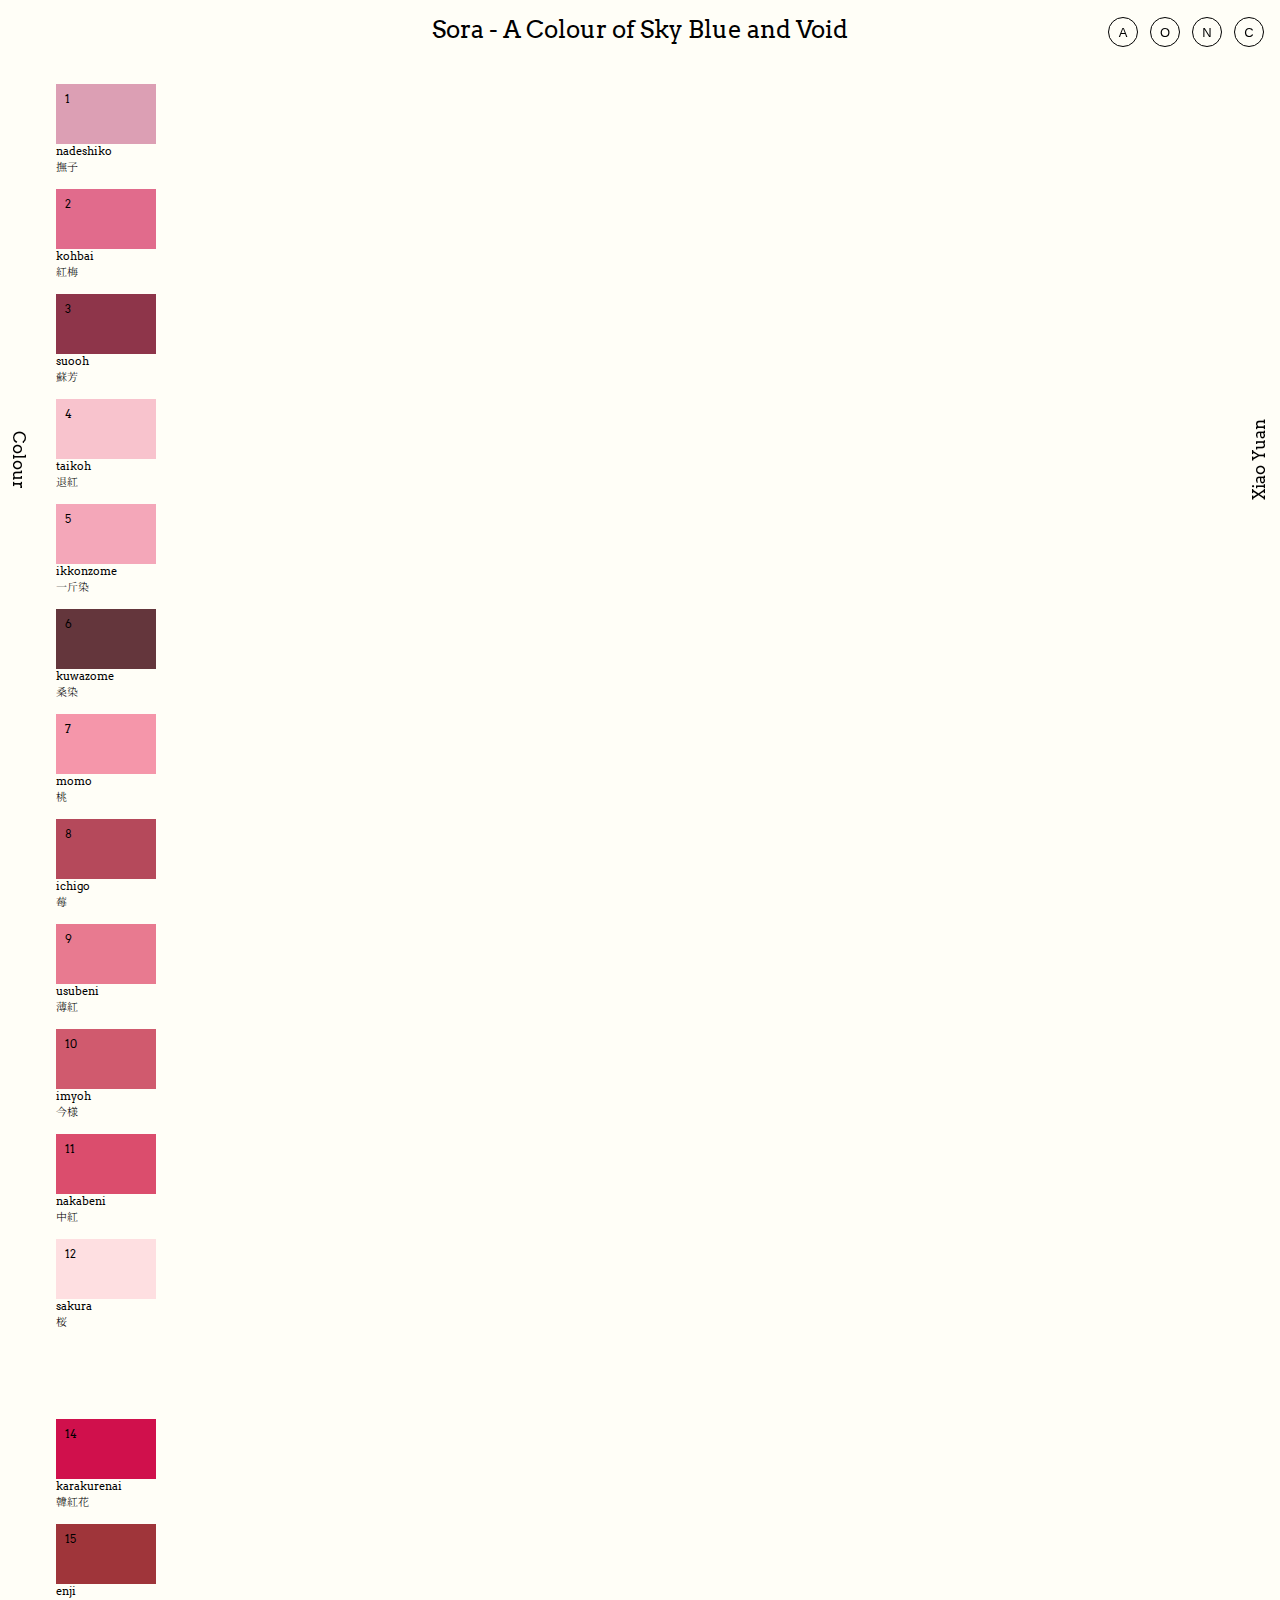
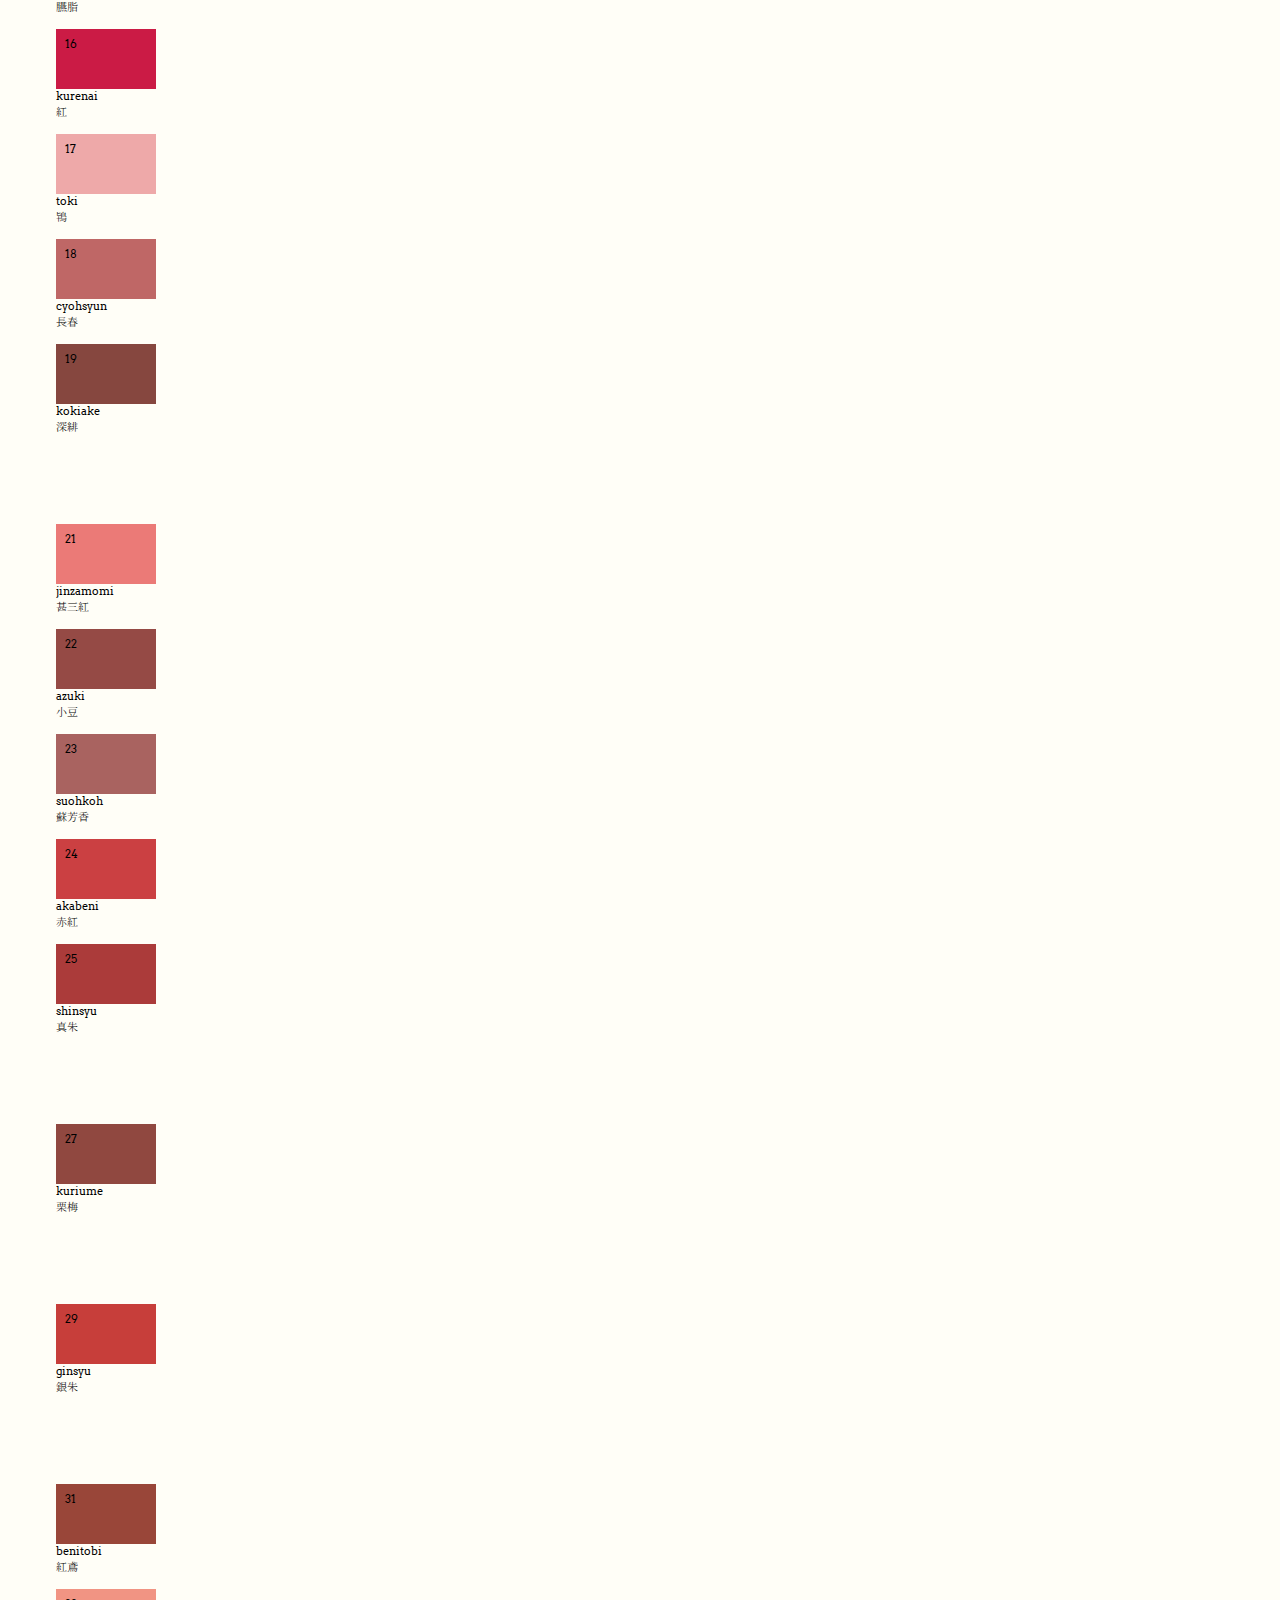
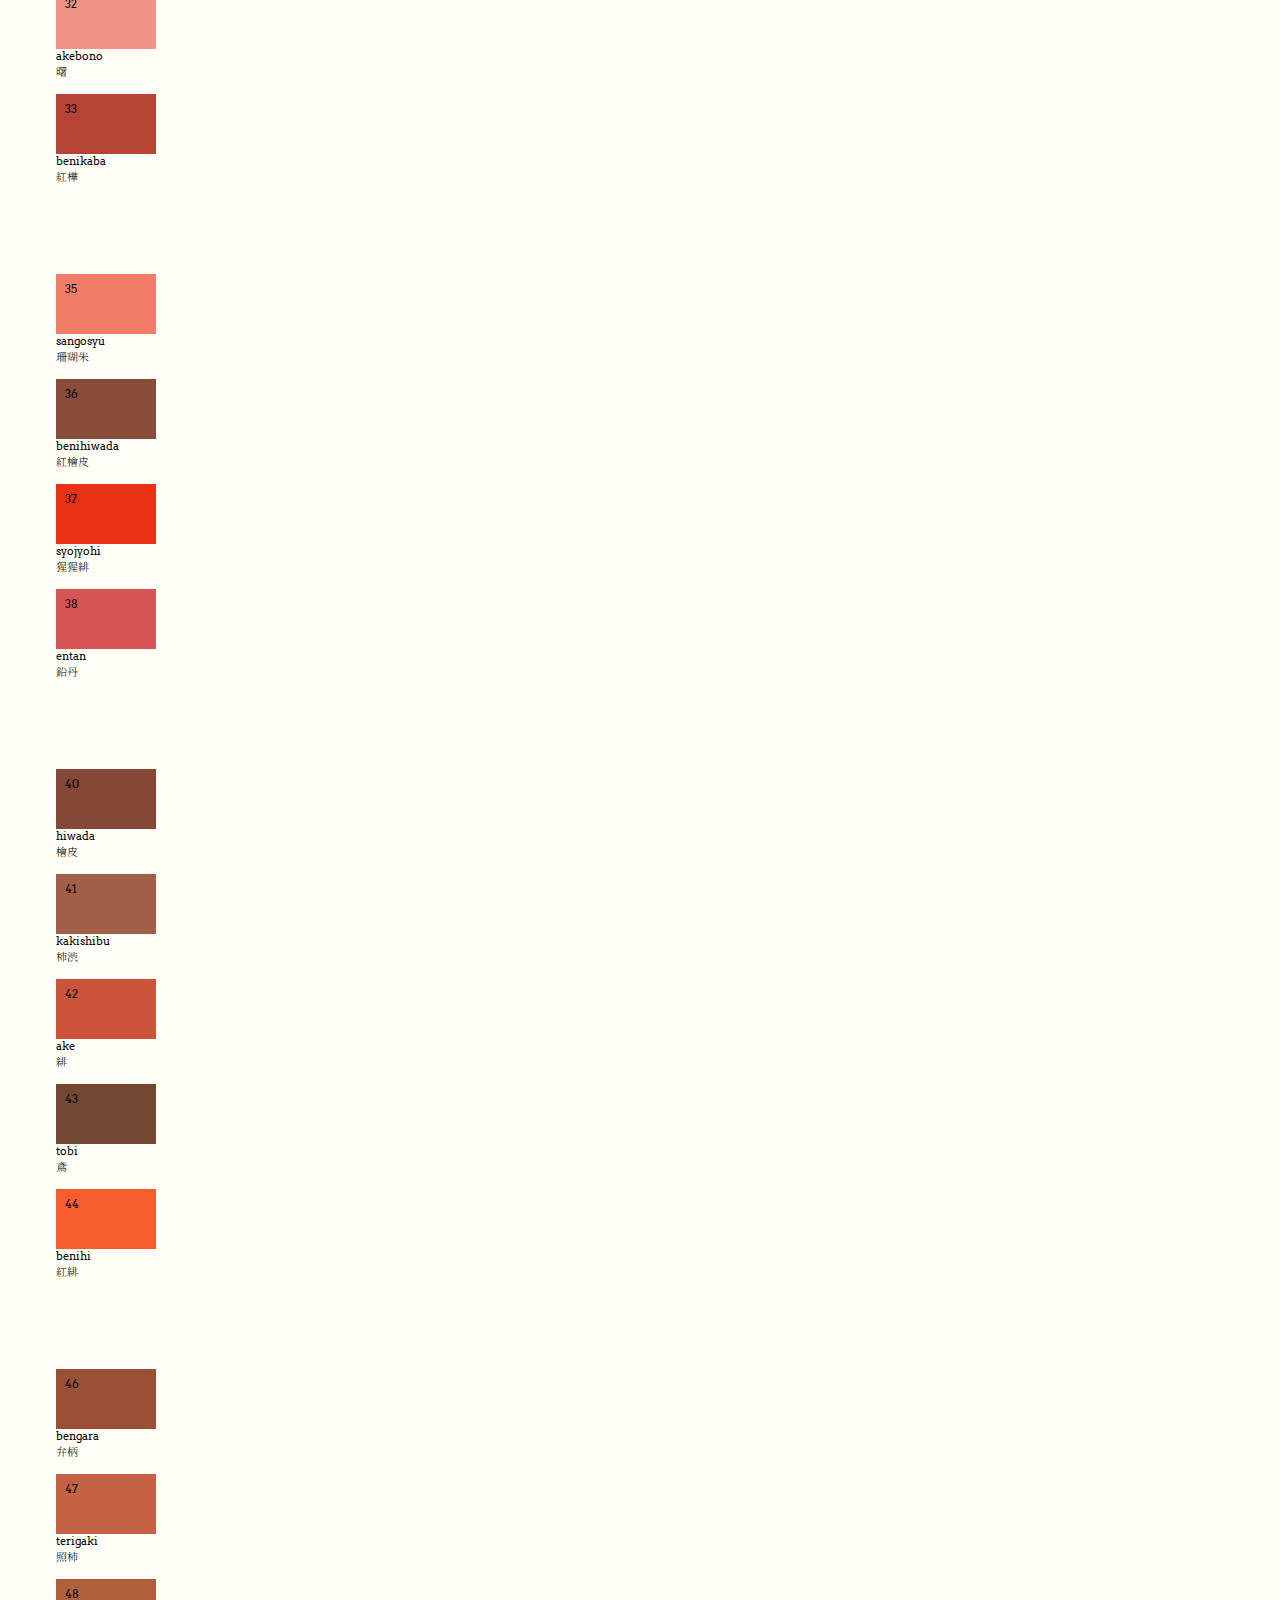
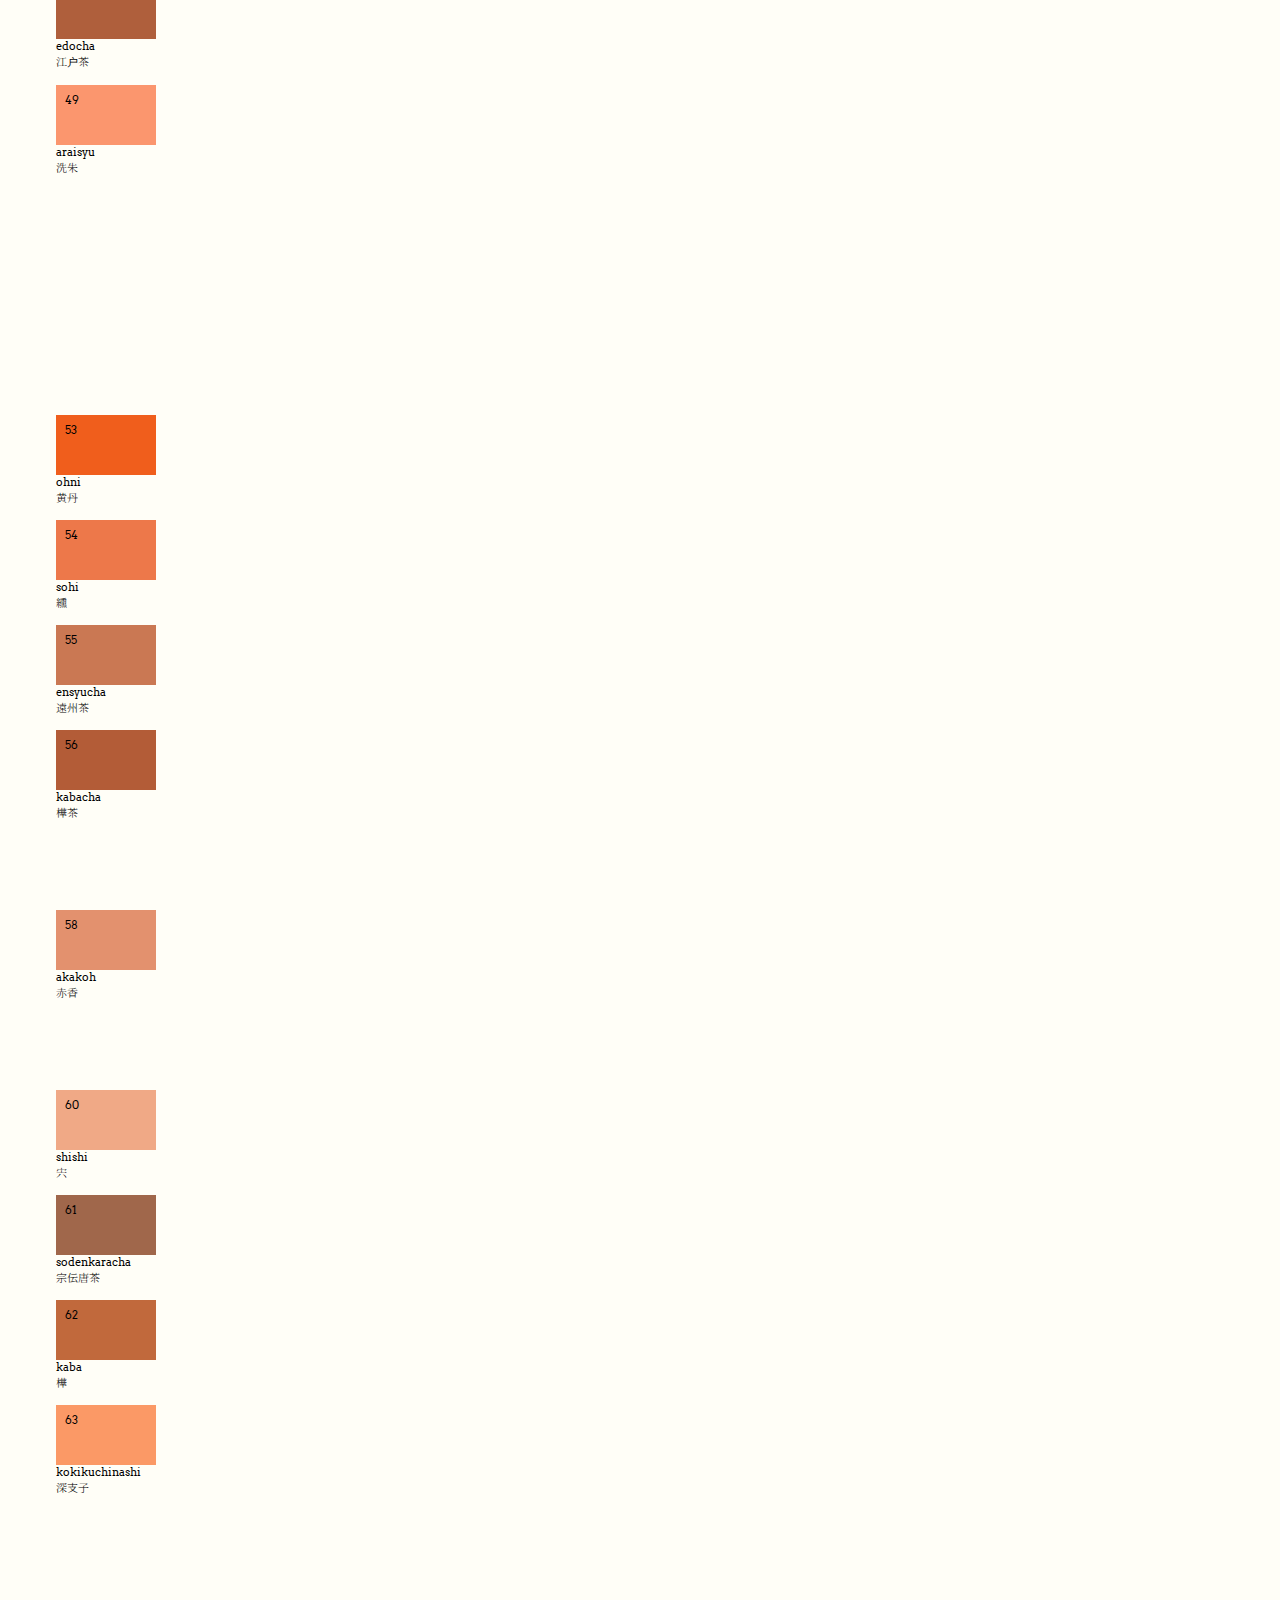
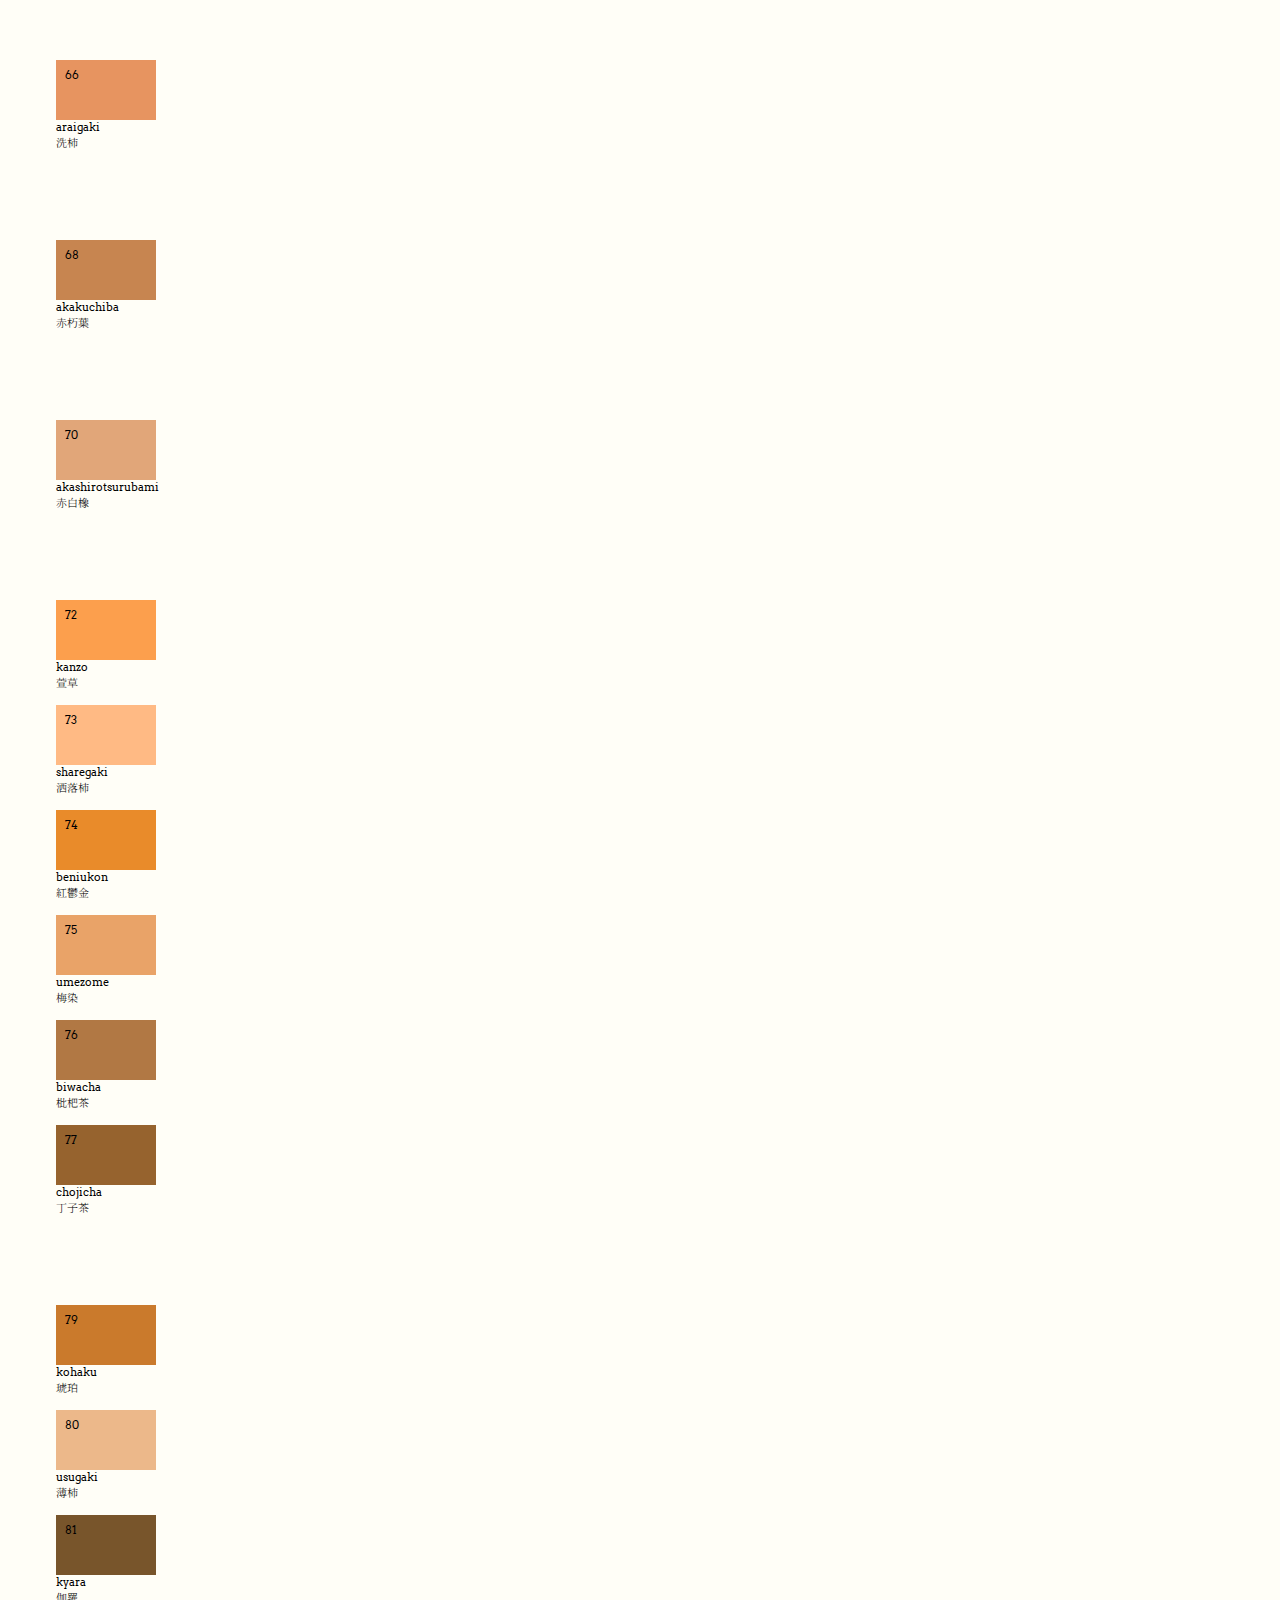
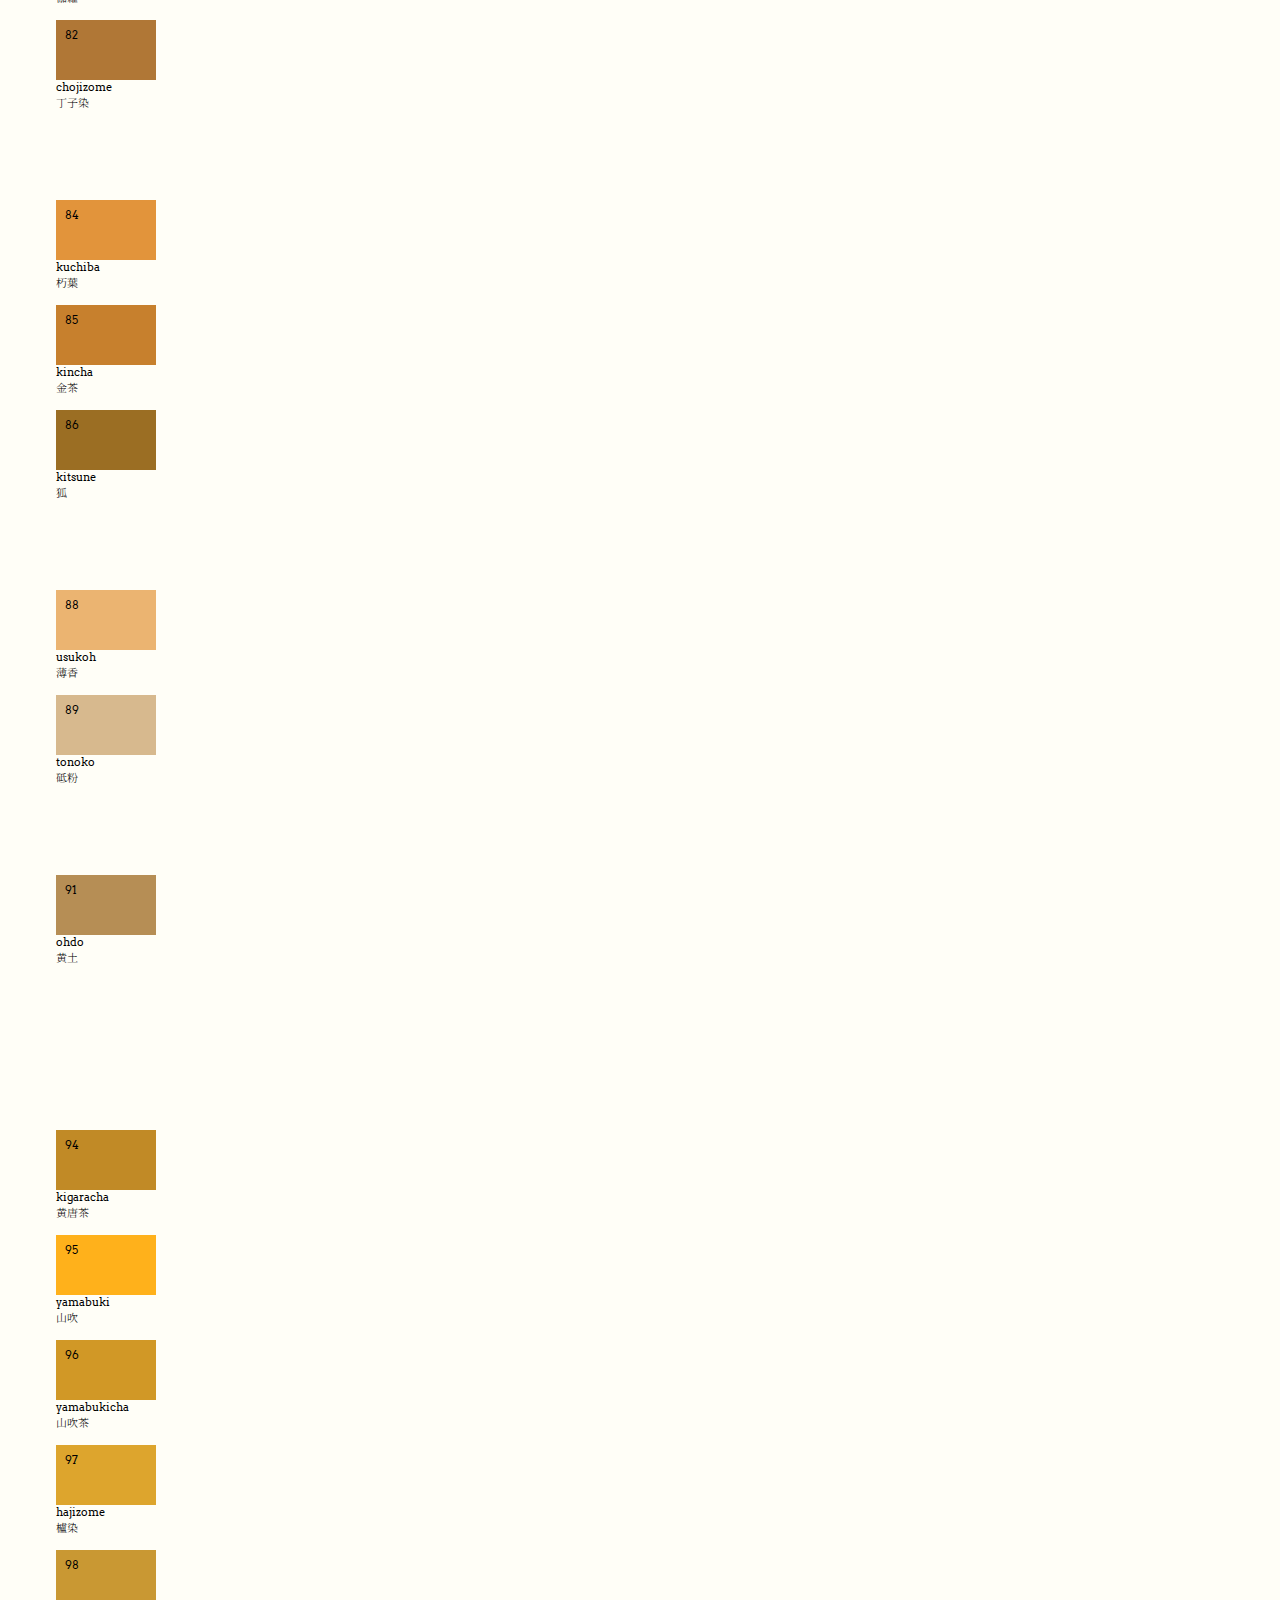
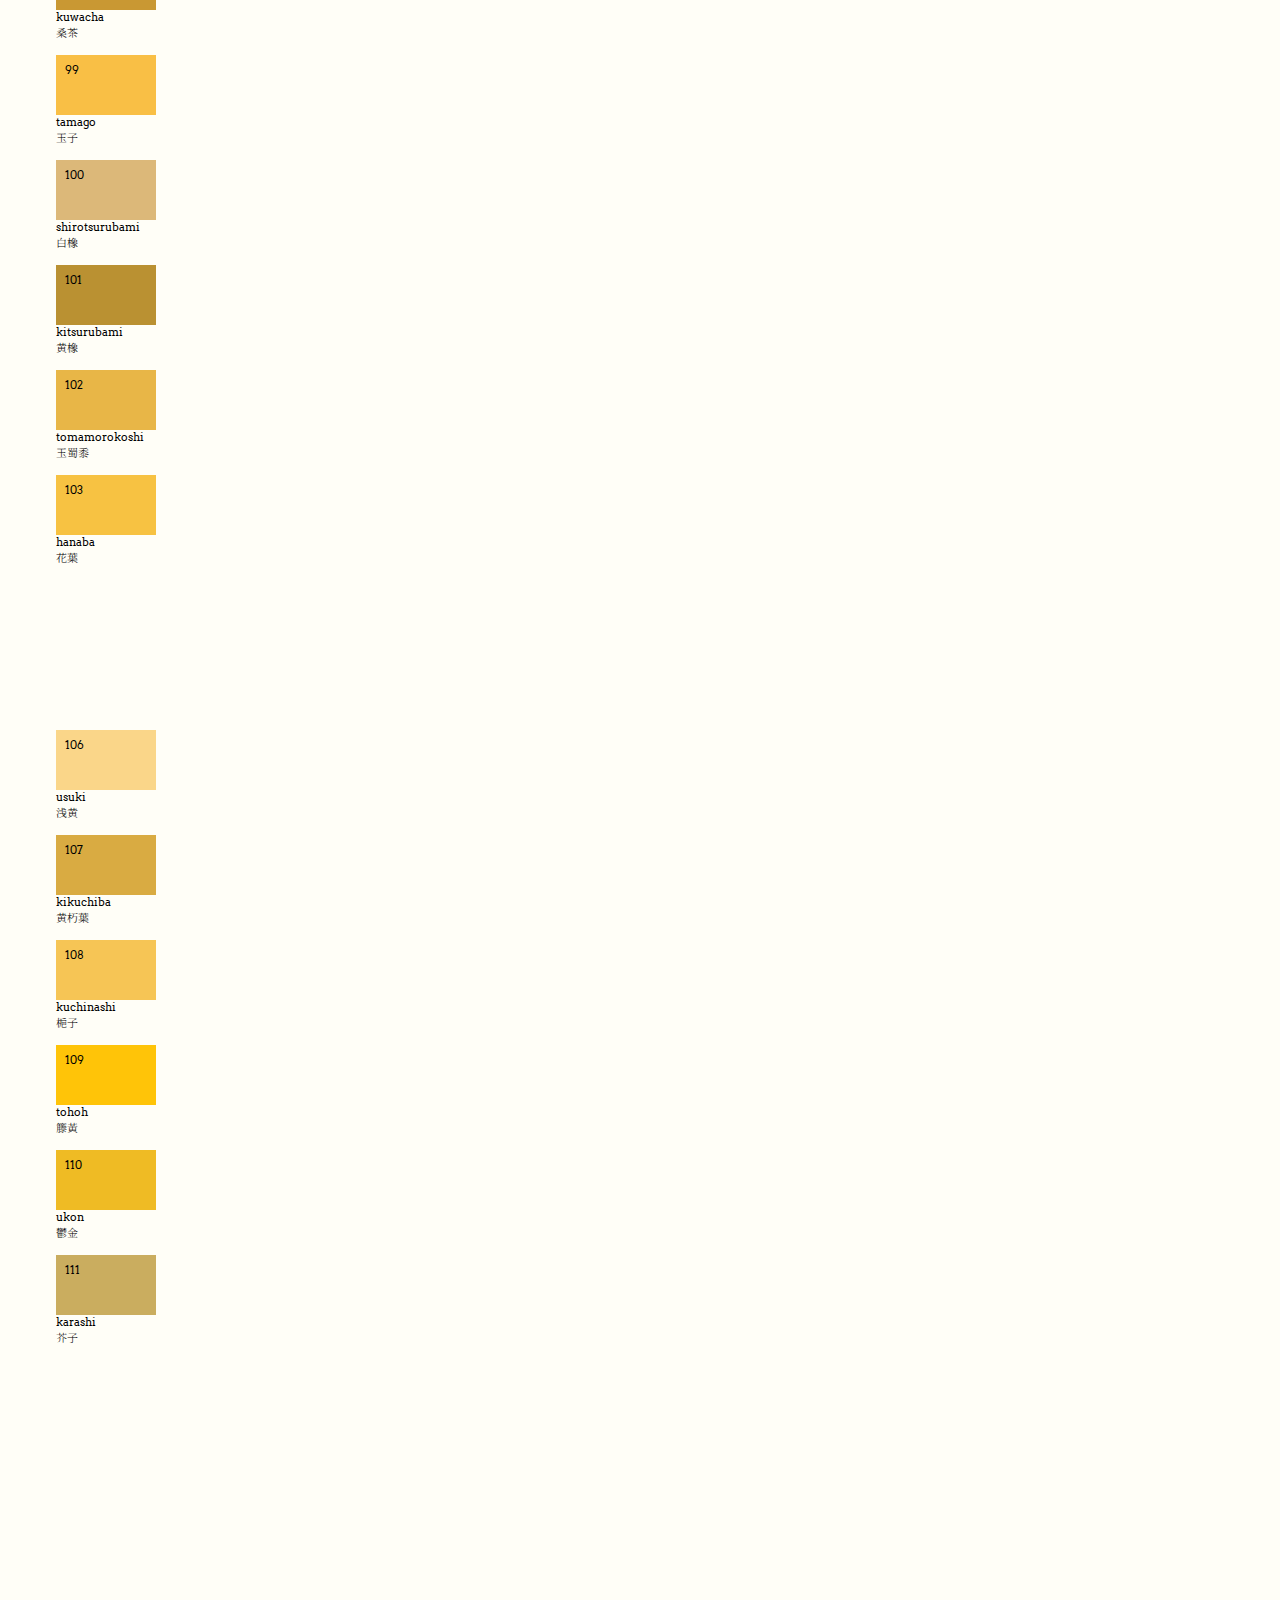
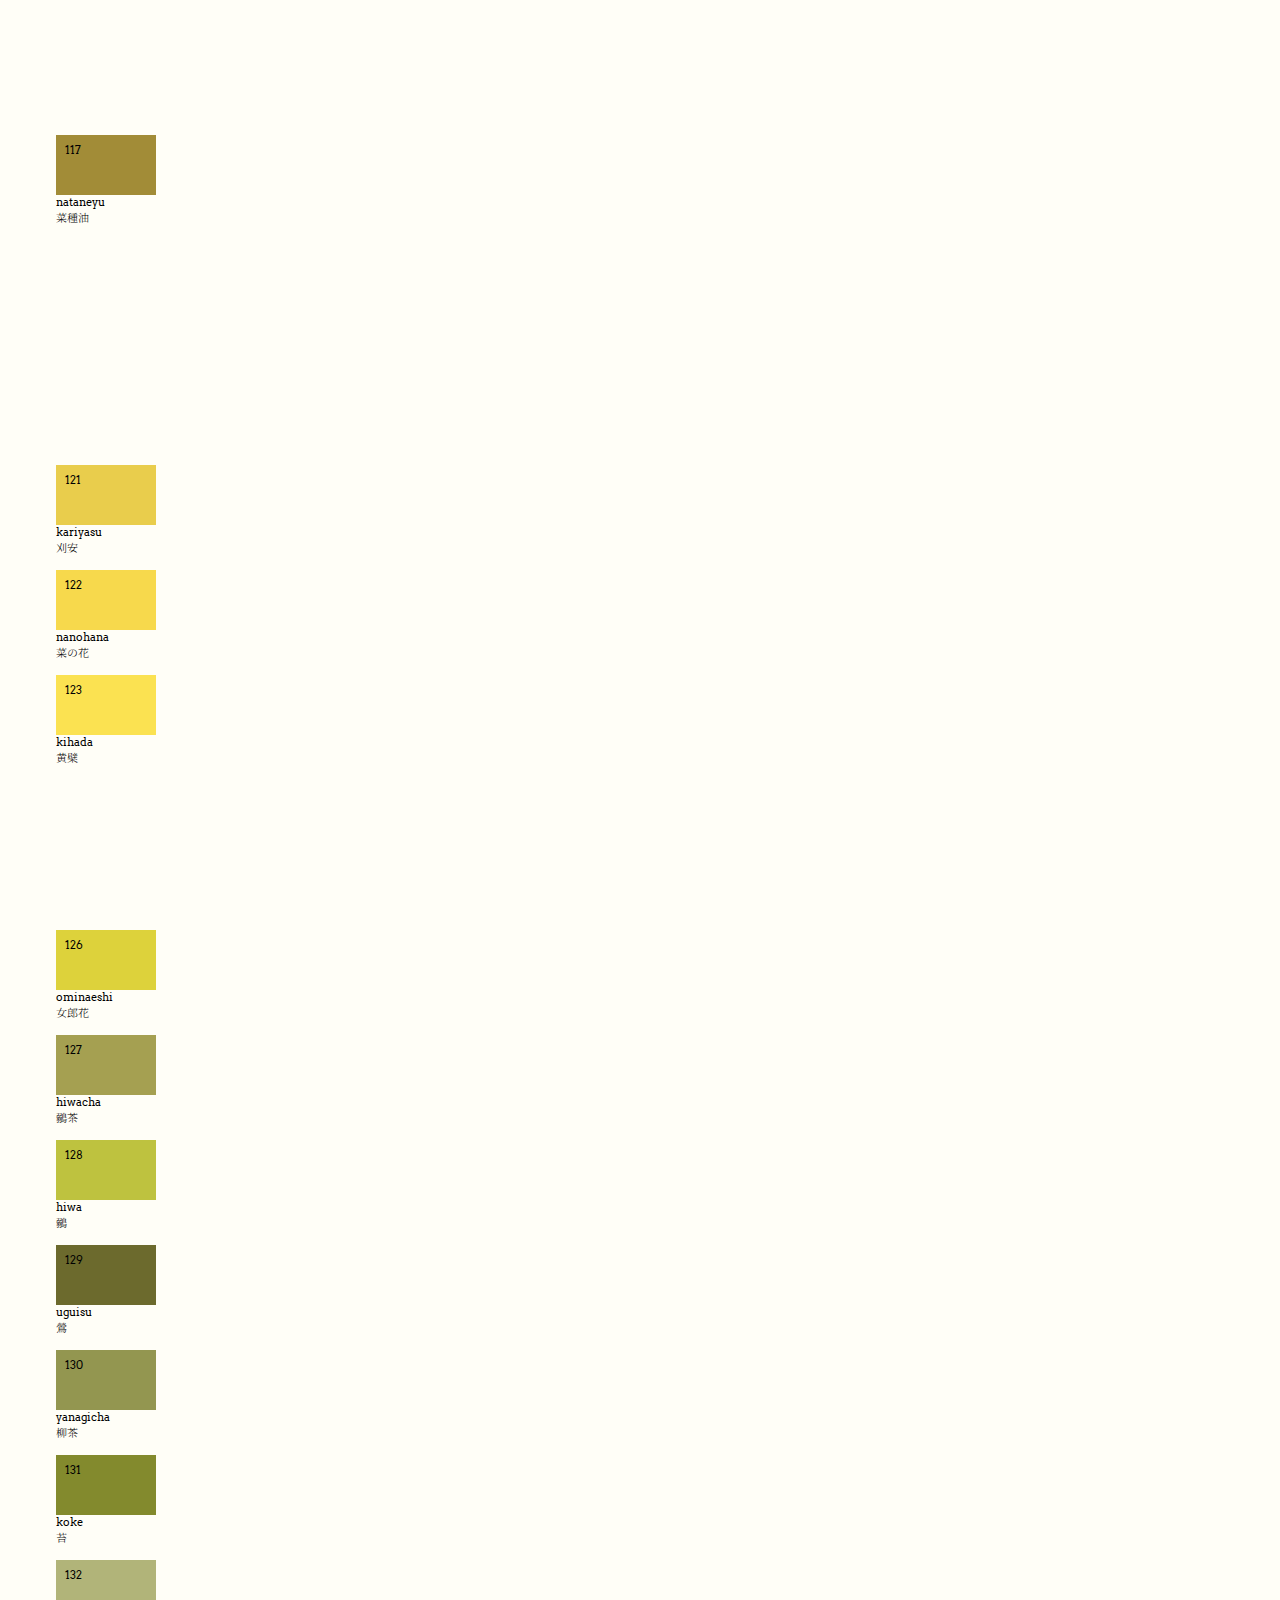
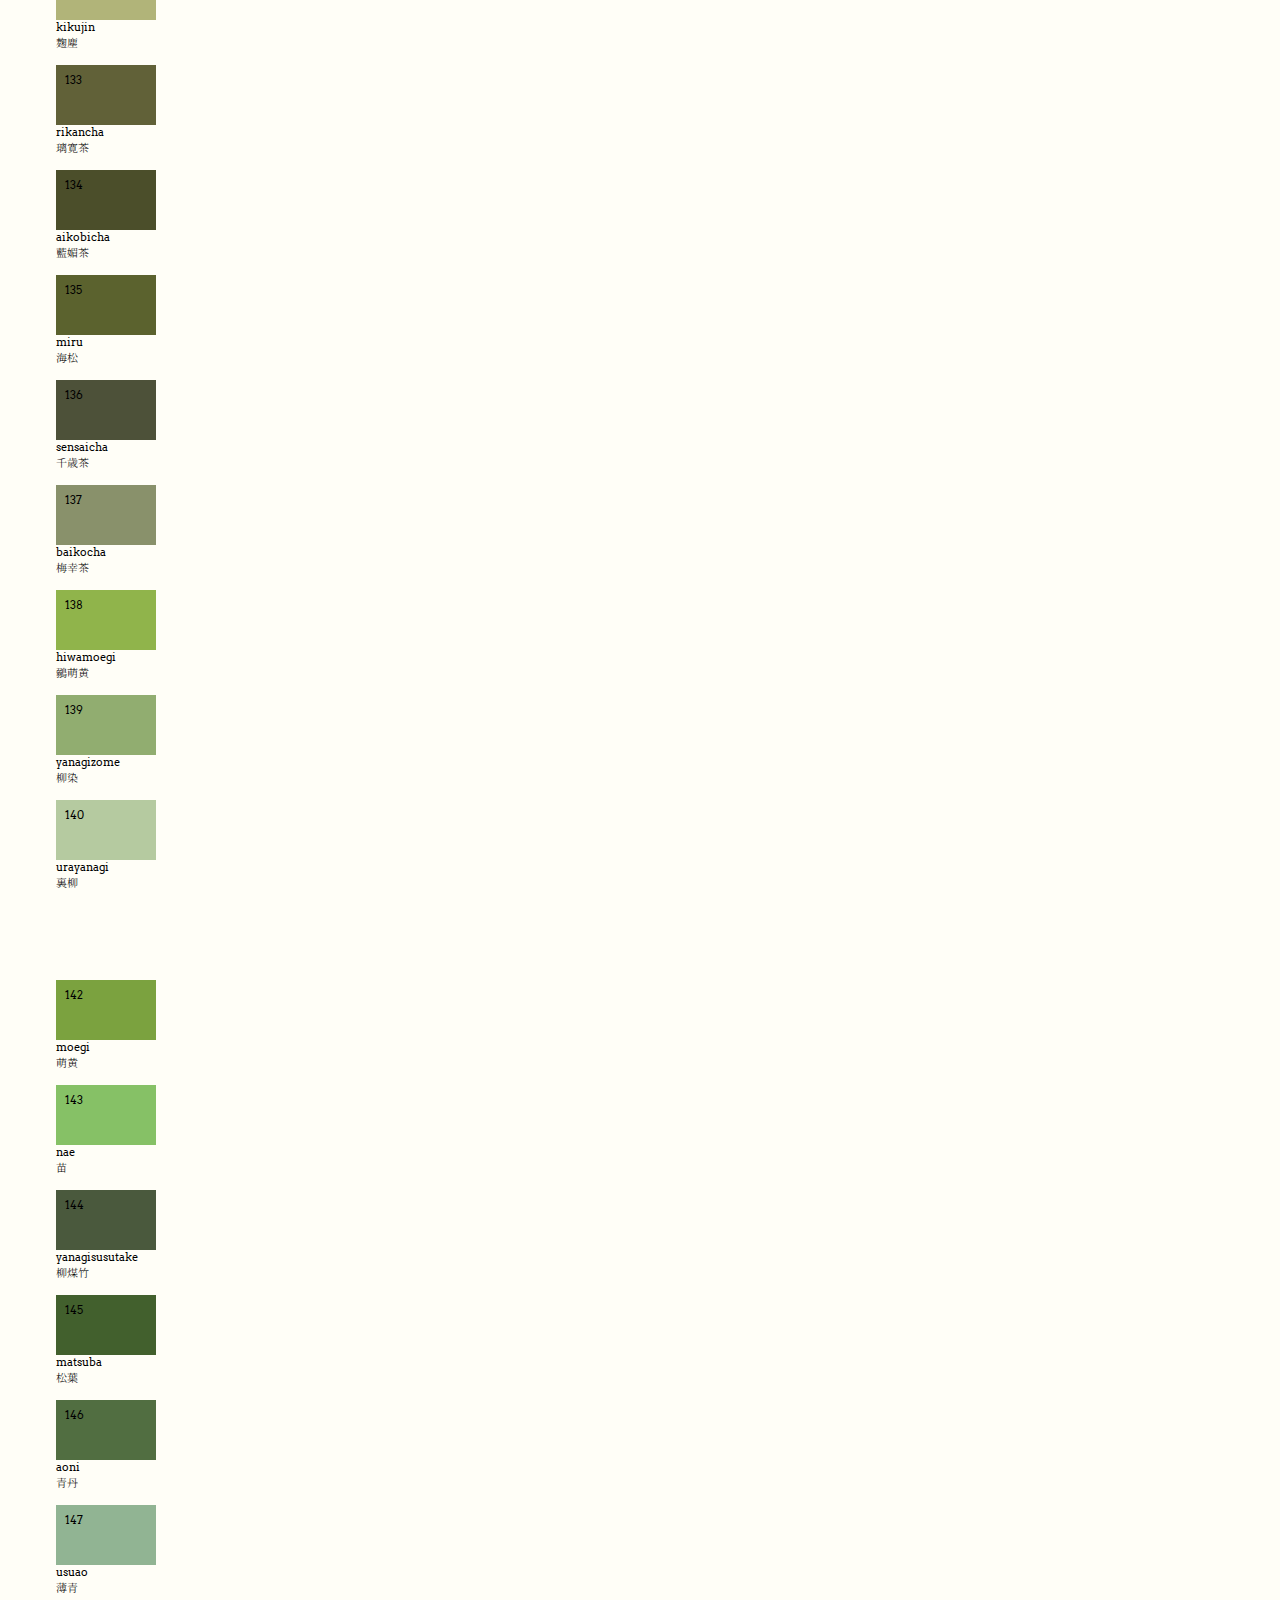
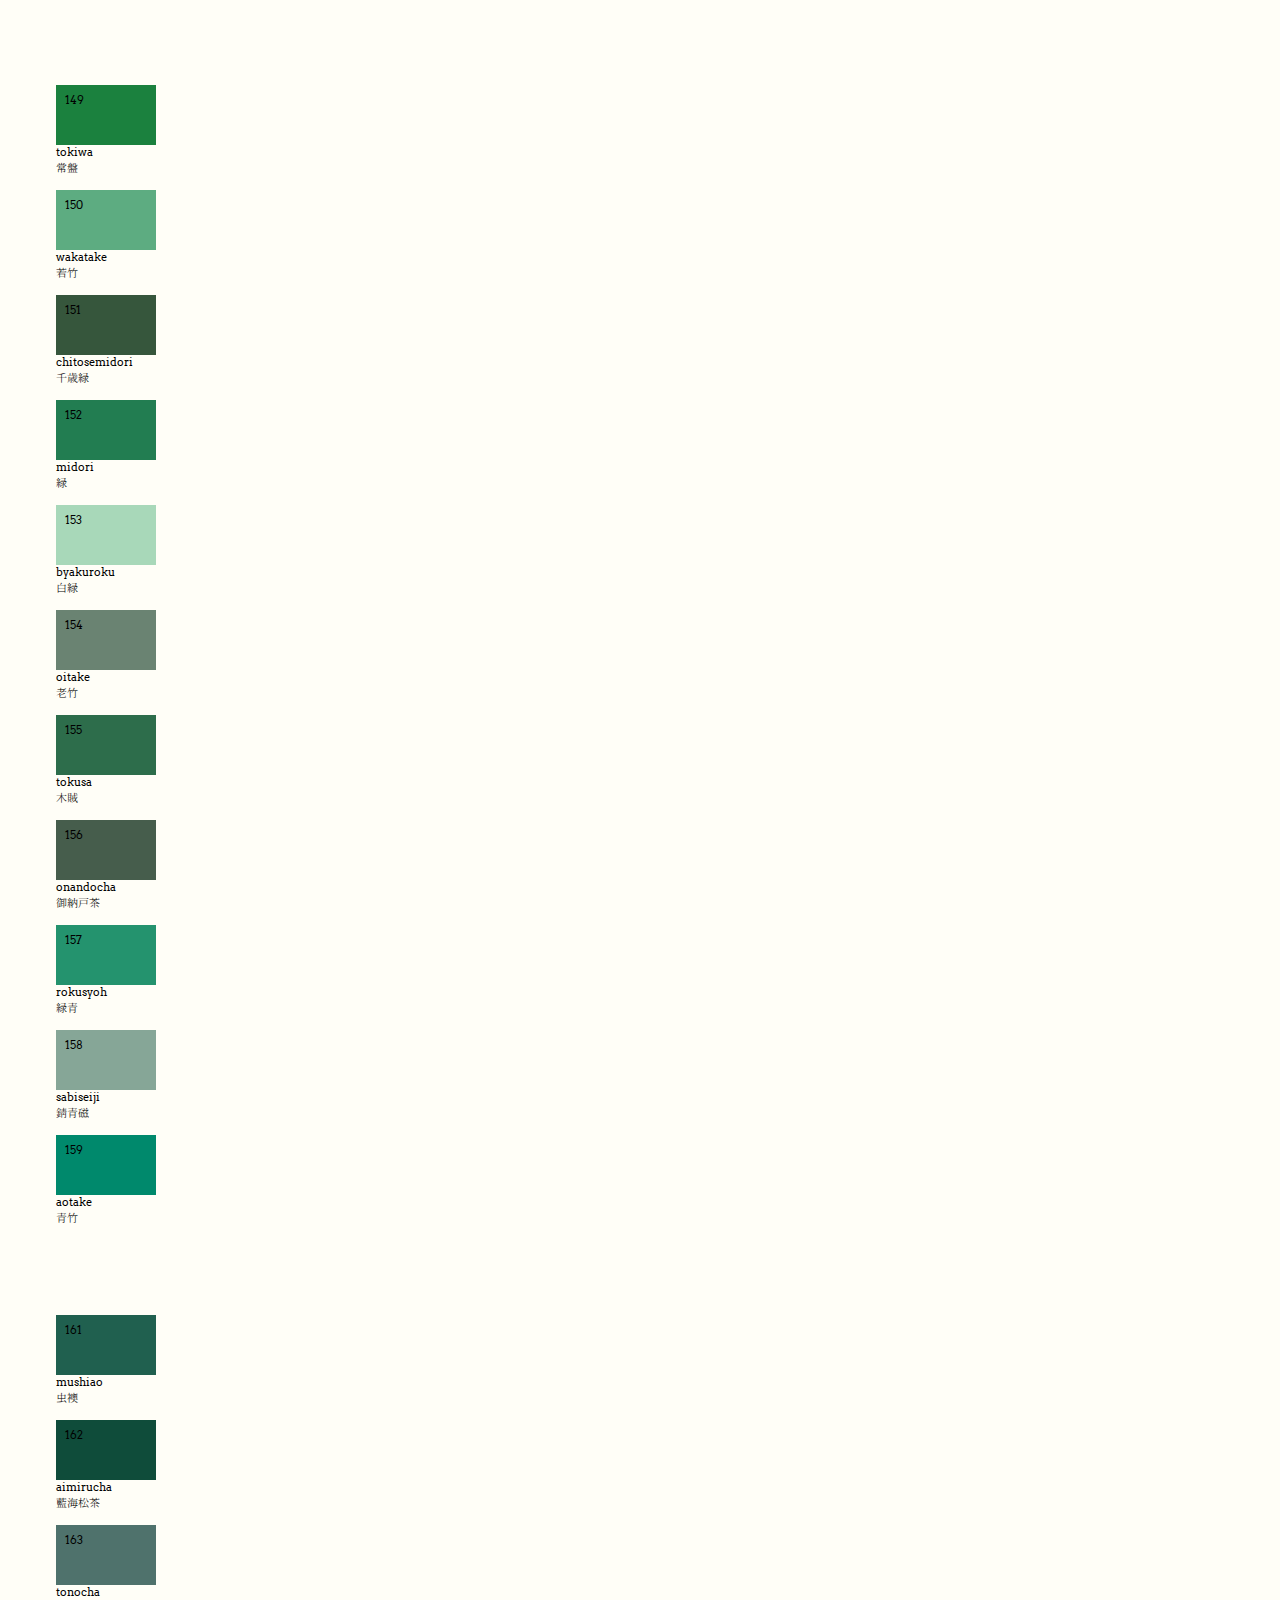
==== commit e6f523cd: "Merge pull request #18 from j900213/FloatAnimation" ====
--- a/color.html
+++ b/color.html
@@ -20,6 +20,7 @@
   <body>
     <main>
       <div class="cursor cursor--small"></div>
+      <div class="a"></div>
       <!-- Main Section with navigation -->
       <section class="color-main-section">
         <header class="color-header">
@@ -2207,6 +2208,7 @@
       </section>
     </main>
 
+    <script src="./jquery-3.5.1.min.js"></script>
     <script src="./isotope.pkgd.min.js"></script>
     <script src="./color.js"></script>
   </body>
--- a/style/style.css
+++ b/style/style.css
@@ -14,7 +14,7 @@
 }
 
 body {
-  font-family: "Arvo", "Noto Serif SC", serif;
+  font-family: "Arvo", "Noto Serif JP", serif;
   font-weight: 300;
   background: #fffef7;
   position: relative;
@@ -449,7 +449,7 @@
 
 .main-sticky {
   display: none;
-  background: white;
+  background: #fffef7;
   position: fixed;
 }
 
@@ -1246,6 +1246,10 @@
     font-size: 1.9rem;
     -ms-flex-item-align: start;
         align-self: flex-start;
+  }
+  .main-sticky .main-title {
+    margin-left: 5%;
+    margin-right: 5%;
   }
   .nav-chapter-no {
     font-size: 1.9rem;
@@ -1317,4 +1321,1479 @@
     grid-gap: 3rem;
   }
 }
+
+/*--- Header ---*/
+.color-header {
+  position: relative;
+  width: 100%;
+  min-height: 6.4rem;
+  display: -webkit-box;
+  display: -ms-flexbox;
+  display: flex;
+  -webkit-box-align: center;
+      -ms-flex-align: center;
+          align-items: center;
+  -webkit-box-pack: center;
+      -ms-flex-pack: center;
+          justify-content: center;
+}
+
+.color-title-wrapper {
+  background: #fffef7;
+  position: fixed;
+  width: 100%;
+  z-index: 100;
+  display: -webkit-box;
+  display: -ms-flexbox;
+  display: flex;
+  -webkit-box-align: center;
+      -ms-flex-align: center;
+          align-items: center;
+  -webkit-box-pack: center;
+      -ms-flex-pack: center;
+          justify-content: center;
+}
+
+.color-title {
+  font-size: 2.4rem;
+  font-weight: 300;
+  margin: 1.5rem 0rem 2rem 0rem;
+}
+
+.color-title a {
+  text-decoration: none;
+  color: black;
+}
+
+.sort-buttons {
+  position: absolute;
+  z-index: 100;
+  right: 1rem;
+  top: 50%;
+  display: -webkit-box;
+  display: -ms-flexbox;
+  display: flex;
+  -webkit-box-align: center;
+      -ms-flex-align: center;
+          align-items: center;
+  -ms-flex-pack: distribute;
+      justify-content: space-around;
+  -webkit-transform: translate(0%, -50%);
+          transform: translate(0%, -50%);
+}
+
+.sort-buttons div {
+  position: relative;
+}
+
+.sort-buttons button {
+  border: 1px solid black;
+  border-radius: 50%;
+  height: 3rem;
+  width: 3rem;
+  margin: 0rem 0.6rem;
+  font-size: 1.3rem;
+  -webkit-transition: all 0.2s ease;
+  transition: all 0.2s ease;
+  cursor: none;
+}
+
+.sort-buttons button:hover {
+  background: black;
+  color: white;
+}
+
+.sort-buttons span {
+  display: none;
+  position: absolute;
+  bottom: -75%;
+  left: 50%;
+  font-size: 1.3rem;
+  -webkit-transform: translate(-50%);
+          transform: translate(-50%);
+}
+
+.sort-button-deactive {
+  background: transparent;
+  color: black;
+}
+
+.sort-button-active {
+  background: black;
+  color: white;
+}
+
+/*--- Categories ---*/
+.category-wrapper {
+  width: 92%;
+  margin: 8rem auto 0rem auto;
+}
+
+.category-wrapper .category-name {
+  font-size: 2rem;
+  font-weight: 300;
+}
+
+.category-animal {
+  margin-top: 2rem;
+}
+
+/*--- Color Section ---*/
+.color-section {
+  width: 92%;
+  margin: 2rem auto;
+}
+
+main {
+  overflow: hidden;
+}
+
+.color-item-wrapper,
+.animal-part {
+  position: relative;
+  display: -webkit-box;
+  display: -ms-flexbox;
+  display: flex;
+  -webkit-box-orient: vertical;
+  -webkit-box-direction: normal;
+      -ms-flex-direction: column;
+          flex-direction: column;
+  -webkit-box-align: start;
+      -ms-flex-align: start;
+          align-items: flex-start;
+  -webkit-box-pack: center;
+      -ms-flex-pack: center;
+          justify-content: center;
+  width: 10rem;
+  margin: 1.5rem 0.5rem;
+}
+
+.color-item-wrapper span,
+.animal-part span {
+  font-size: 1.1rem;
+  font-weight: 300;
+}
+
+.color-none-wrapper .color-number {
+  display: none;
+}
+
+.color-block {
+  width: 100%;
+  height: 6rem;
+}
+
+.color-number,
+.alphabet {
+  position: absolute;
+  top: 9%;
+  left: 9%;
+}
+
+.alphabet-index {
+  display: none;
+}
+
+.alphabet-index .alphabet {
+  font-size: 1.3rem;
+}
+
+.alphabet-index .color-name,
+.alphabet-index .color-number {
+  display: none;
+}
+
+/*--- Section (De)active ---*/
+.deactive-part {
+  opacity: 0;
+  max-height: 0rem;
+  margin: 0;
+}
+
+.deactive-part div div {
+  z-index: -100;
+}
+
+.deactive-part h3 {
+  margin: 0;
+  max-height: 0rem;
+}
+
+/*--- Animation Collections---*/
+.active-part {
+  opacity: 0;
+  -webkit-animation: box-fade-general 2s ease-in-out forwards 0s;
+          animation: box-fade-general 2s ease-in-out forwards 0s;
+}
+
+.active-item-1 {
+  -webkit-animation: box-fade-1 2s ease-in-out forwards 0s;
+          animation: box-fade-1 2s ease-in-out forwards 0s;
+}
+
+.active-item-2 {
+  -webkit-animation: box-fade-2 2s ease-in-out forwards 0s;
+          animation: box-fade-2 2s ease-in-out forwards 0s;
+}
+
+.active-item-3 {
+  -webkit-animation: box-fade-3 2s ease-in-out forwards 0s;
+          animation: box-fade-3 2s ease-in-out forwards 0s;
+}
+
+.active-item-4 {
+  -webkit-animation: box-fade-4 2s ease-in-out forwards 0s;
+          animation: box-fade-4 2s ease-in-out forwards 0s;
+}
+
+.active-item-5 {
+  -webkit-animation: box-fade-5 2s ease-in-out forwards 0s;
+          animation: box-fade-5 2s ease-in-out forwards 0s;
+}
+
+.active-item-6 {
+  -webkit-animation: box-fade-6 2s ease-in-out forwards 0s;
+          animation: box-fade-6 2s ease-in-out forwards 0s;
+}
+
+.active-item-7 {
+  -webkit-animation: box-fade-7 2s ease-in-out forwards 0s;
+          animation: box-fade-7 2s ease-in-out forwards 0s;
+}
+
+.active-item-8 {
+  -webkit-animation: box-fade-8 2s ease-in-out forwards 0s;
+          animation: box-fade-8 2s ease-in-out forwards 0s;
+}
+
+.active-item-9 {
+  -webkit-animation: box-fade-9 2s ease-in-out forwards 0s;
+          animation: box-fade-9 2s ease-in-out forwards 0s;
+}
+
+.active-item-10 {
+  -webkit-animation: box-fade-10 2s ease-in-out forwards 0s;
+          animation: box-fade-10 2s ease-in-out forwards 0s;
+}
+
+.active-item-11 {
+  -webkit-animation: box-fade-11 2s ease-in-out forwards 0s;
+          animation: box-fade-11 2s ease-in-out forwards 0s;
+}
+
+.active-item-12 {
+  -webkit-animation: box-fade-12 2s ease-in-out forwards 0s;
+          animation: box-fade-12 2s ease-in-out forwards 0s;
+}
+
+.active-item-13 {
+  -webkit-animation: box-fade-13 2s ease-in-out forwards 0s;
+          animation: box-fade-13 2s ease-in-out forwards 0s;
+}
+
+.active-item-14 {
+  -webkit-animation: box-fade-14 2s ease-in-out forwards 0s;
+          animation: box-fade-14 2s ease-in-out forwards 0s;
+}
+
+.active-item-15 {
+  -webkit-animation: box-fade-15 2s ease-in-out forwards 0s;
+          animation: box-fade-15 2s ease-in-out forwards 0s;
+}
+
+.active-item-16 {
+  -webkit-animation: box-fade-16 2s ease-in-out forwards 0s;
+          animation: box-fade-16 2s ease-in-out forwards 0s;
+}
+
+.active-item-17 {
+  -webkit-animation: box-fade-17 2s ease-in-out forwards 0s;
+          animation: box-fade-17 2s ease-in-out forwards 0s;
+}
+
+.active-item-18 {
+  -webkit-animation: box-fade-18 2s ease-in-out forwards 0s;
+          animation: box-fade-18 2s ease-in-out forwards 0s;
+}
+
+.active-item-19 {
+  -webkit-animation: box-fade-19 2s ease-in-out forwards 0s;
+          animation: box-fade-19 2s ease-in-out forwards 0s;
+}
+
+.active-item-20 {
+  -webkit-animation: box-fade-20 2s ease-in-out forwards 0s;
+          animation: box-fade-20 2s ease-in-out forwards 0s;
+}
+
+.active-item-21 {
+  -webkit-animation: box-fade-21 2s ease-in-out forwards 0s;
+          animation: box-fade-21 2s ease-in-out forwards 0s;
+}
+
+.active-item-22 {
+  -webkit-animation: box-fade-22 2s ease-in-out forwards 0s;
+          animation: box-fade-22 2s ease-in-out forwards 0s;
+}
+
+@-webkit-keyframes box-fade-general {
+  0% {
+    opacity: 0;
+  }
+  100% {
+    opacity: 1;
+  }
+}
+
+@keyframes box-fade-general {
+  0% {
+    opacity: 0;
+  }
+  100% {
+    opacity: 1;
+  }
+}
+
+@-webkit-keyframes box-fade-1 {
+  0% {
+    -webkit-transform: translate(-20px, 400px);
+            transform: translate(-20px, 400px);
+  }
+  100% {
+    opacity: 1;
+  }
+}
+
+@keyframes box-fade-1 {
+  0% {
+    -webkit-transform: translate(-20px, 400px);
+            transform: translate(-20px, 400px);
+  }
+  100% {
+    opacity: 1;
+  }
+}
+
+@-webkit-keyframes box-fade-2 {
+  0% {
+    -webkit-transform: translate(-200px, 300px);
+            transform: translate(-200px, 300px);
+  }
+  100% {
+    opacity: 1;
+  }
+}
+
+@keyframes box-fade-2 {
+  0% {
+    -webkit-transform: translate(-200px, 300px);
+            transform: translate(-200px, 300px);
+  }
+  100% {
+    opacity: 1;
+  }
+}
+
+@-webkit-keyframes box-fade-3 {
+  0% {
+    -webkit-transform: translate(-150px, 500px);
+            transform: translate(-150px, 500px);
+  }
+  100% {
+    opacity: 1;
+  }
+}
+
+@keyframes box-fade-3 {
+  0% {
+    -webkit-transform: translate(-150px, 500px);
+            transform: translate(-150px, 500px);
+  }
+  100% {
+    opacity: 1;
+  }
+}
+
+@-webkit-keyframes box-fade-4 {
+  0% {
+    -webkit-transform: translate(200px, 180px);
+            transform: translate(200px, 180px);
+  }
+  100% {
+    opacity: 1;
+  }
+}
+
+@keyframes box-fade-4 {
+  0% {
+    -webkit-transform: translate(200px, 180px);
+            transform: translate(200px, 180px);
+  }
+  100% {
+    opacity: 1;
+  }
+}
+
+@-webkit-keyframes box-fade-5 {
+  0% {
+    -webkit-transform: translate(150px, 600px);
+            transform: translate(150px, 600px);
+  }
+  100% {
+    opacity: 1;
+  }
+}
+
+@keyframes box-fade-5 {
+  0% {
+    -webkit-transform: translate(150px, 600px);
+            transform: translate(150px, 600px);
+  }
+  100% {
+    opacity: 1;
+  }
+}
+
+@-webkit-keyframes box-fade-6 {
+  0% {
+    -webkit-transform: translate(-200px, 350px);
+            transform: translate(-200px, 350px);
+  }
+  100% {
+    opacity: 1;
+  }
+}
+
+@keyframes box-fade-6 {
+  0% {
+    -webkit-transform: translate(-200px, 350px);
+            transform: translate(-200px, 350px);
+  }
+  100% {
+    opacity: 1;
+  }
+}
+
+@-webkit-keyframes box-fade-7 {
+  0% {
+    -webkit-transform: translate(-200px, 280px);
+            transform: translate(-200px, 280px);
+  }
+  100% {
+    opacity: 1;
+  }
+}
+
+@keyframes box-fade-7 {
+  0% {
+    -webkit-transform: translate(-200px, 280px);
+            transform: translate(-200px, 280px);
+  }
+  100% {
+    opacity: 1;
+  }
+}
+
+@-webkit-keyframes box-fade-8 {
+  0% {
+    -webkit-transform: translate(-200px, 250px);
+            transform: translate(-200px, 250px);
+  }
+  100% {
+    opacity: 1;
+  }
+}
+
+@keyframes box-fade-8 {
+  0% {
+    -webkit-transform: translate(-200px, 250px);
+            transform: translate(-200px, 250px);
+  }
+  100% {
+    opacity: 1;
+  }
+}
+
+@-webkit-keyframes box-fade-9 {
+  0% {
+    -webkit-transform: translate(-90px, 70px);
+            transform: translate(-90px, 70px);
+  }
+  100% {
+    opacity: 1;
+  }
+}
+
+@keyframes box-fade-9 {
+  0% {
+    -webkit-transform: translate(-90px, 70px);
+            transform: translate(-90px, 70px);
+  }
+  100% {
+    opacity: 1;
+  }
+}
+
+@-webkit-keyframes box-fade-10 {
+  0% {
+    -webkit-transform: translate(80px, 170px);
+            transform: translate(80px, 170px);
+  }
+  100% {
+    opacity: 1;
+  }
+}
+
+@keyframes box-fade-10 {
+  0% {
+    -webkit-transform: translate(80px, 170px);
+            transform: translate(80px, 170px);
+  }
+  100% {
+    opacity: 1;
+  }
+}
+
+@-webkit-keyframes box-fade-11 {
+  0% {
+    -webkit-transform: translate(-80px, 150px);
+            transform: translate(-80px, 150px);
+  }
+  100% {
+    opacity: 1;
+  }
+}
+
+@keyframes box-fade-11 {
+  0% {
+    -webkit-transform: translate(-80px, 150px);
+            transform: translate(-80px, 150px);
+  }
+  100% {
+    opacity: 1;
+  }
+}
+
+@-webkit-keyframes box-fade-12 {
+  0% {
+    -webkit-transform: translate(-230px, 190px);
+            transform: translate(-230px, 190px);
+  }
+  100% {
+    opacity: 1;
+  }
+}
+
+@keyframes box-fade-12 {
+  0% {
+    -webkit-transform: translate(-230px, 190px);
+            transform: translate(-230px, 190px);
+  }
+  100% {
+    opacity: 1;
+  }
+}
+
+@-webkit-keyframes box-fade-13 {
+  0% {
+    -webkit-transform: translate(280px, 70px);
+            transform: translate(280px, 70px);
+  }
+  100% {
+    opacity: 1;
+  }
+}
+
+@keyframes box-fade-13 {
+  0% {
+    -webkit-transform: translate(280px, 70px);
+            transform: translate(280px, 70px);
+  }
+  100% {
+    opacity: 1;
+  }
+}
+
+@-webkit-keyframes box-fade-14 {
+  0% {
+    -webkit-transform: translate(120px, 320px);
+            transform: translate(120px, 320px);
+  }
+  100% {
+    opacity: 1;
+  }
+}
+
+@keyframes box-fade-14 {
+  0% {
+    -webkit-transform: translate(120px, 320px);
+            transform: translate(120px, 320px);
+  }
+  100% {
+    opacity: 1;
+  }
+}
+
+@-webkit-keyframes box-fade-15 {
+  0% {
+    -webkit-transform: translate(380px, 70px);
+            transform: translate(380px, 70px);
+  }
+  100% {
+    opacity: 1;
+  }
+}
+
+@keyframes box-fade-15 {
+  0% {
+    -webkit-transform: translate(380px, 70px);
+            transform: translate(380px, 70px);
+  }
+  100% {
+    opacity: 1;
+  }
+}
+
+@-webkit-keyframes box-fade-16 {
+  0% {
+    -webkit-transform: translate(200px, 150px);
+            transform: translate(200px, 150px);
+  }
+  100% {
+    opacity: 1;
+  }
+}
+
+@keyframes box-fade-16 {
+  0% {
+    -webkit-transform: translate(200px, 150px);
+            transform: translate(200px, 150px);
+  }
+  100% {
+    opacity: 1;
+  }
+}
+
+@-webkit-keyframes box-fade-17 {
+  0% {
+    opacity: 0;
+    -webkit-transform: translate(-130px, 370px);
+            transform: translate(-130px, 370px);
+  }
+  100% {
+    opacity: 1;
+  }
+}
+
+@keyframes box-fade-17 {
+  0% {
+    opacity: 0;
+    -webkit-transform: translate(-130px, 370px);
+            transform: translate(-130px, 370px);
+  }
+  100% {
+    opacity: 1;
+  }
+}
+
+@-webkit-keyframes box-fade-18 {
+  0% {
+    -webkit-transform: translate(320px, 225px);
+            transform: translate(320px, 225px);
+  }
+  100% {
+    opacity: 1;
+  }
+}
+
+@keyframes box-fade-18 {
+  0% {
+    -webkit-transform: translate(320px, 225px);
+            transform: translate(320px, 225px);
+  }
+  100% {
+    opacity: 1;
+  }
+}
+
+@-webkit-keyframes box-fade-19 {
+  0% {
+    -webkit-transform: translate(130px, 240px);
+            transform: translate(130px, 240px);
+  }
+  100% {
+    opacity: 1;
+  }
+}
+
+@keyframes box-fade-19 {
+  0% {
+    -webkit-transform: translate(130px, 240px);
+            transform: translate(130px, 240px);
+  }
+  100% {
+    opacity: 1;
+  }
+}
+
+@-webkit-keyframes box-fade-20 {
+  0% {
+    -webkit-transform: translate(290px, 81px);
+            transform: translate(290px, 81px);
+  }
+  100% {
+    opacity: 1;
+  }
+}
+
+@keyframes box-fade-20 {
+  0% {
+    -webkit-transform: translate(290px, 81px);
+            transform: translate(290px, 81px);
+  }
+  100% {
+    opacity: 1;
+  }
+}
+
+@-webkit-keyframes box-fade-21 {
+  0% {
+    -webkit-transform: translate(-80px, 160px);
+            transform: translate(-80px, 160px);
+  }
+  100% {
+    opacity: 1;
+  }
+}
+
+@keyframes box-fade-21 {
+  0% {
+    -webkit-transform: translate(-80px, 160px);
+            transform: translate(-80px, 160px);
+  }
+  100% {
+    opacity: 1;
+  }
+}
+
+@-webkit-keyframes box-fade-22 {
+  0% {
+    -webkit-transform: translate(-340px, 230px);
+            transform: translate(-340px, 230px);
+  }
+  100% {
+    opacity: 1;
+  }
+}
+
+@keyframes box-fade-22 {
+  0% {
+    -webkit-transform: translate(-340px, 230px);
+            transform: translate(-340px, 230px);
+  }
+  100% {
+    opacity: 1;
+  }
+}
+
+/*--- Color  Block Control ---*/
+.color-block-1 {
+  background: #dc9fb4;
+}
+
+.color-block-2 {
+  background: #e16b8c;
+}
+
+.color-block-3 {
+  background: #8e354a;
+}
+
+.color-block-4 {
+  background: #f8c3cd;
+}
+
+.color-block-5 {
+  background: #f4a7b9;
+}
+
+.color-block-6 {
+  background: #64363c;
+}
+
+.color-block-7 {
+  background: #f596aa;
+}
+
+.color-block-8 {
+  background: #b5495b;
+}
+
+.color-block-9 {
+  background: #e87a90;
+}
+
+.color-block-10 {
+  background: #d05a6e;
+}
+
+.color-block-11 {
+  background: #db4d6d;
+}
+
+.color-block-12 {
+  background: #fedfe1;
+}
+
+.color-block-14 {
+  background: #d0104c;
+}
+
+.color-block-15 {
+  background: #9f353a;
+}
+
+.color-block-16 {
+  background: #cb1b45;
+}
+
+.color-block-17 {
+  background: #eea9a9;
+}
+
+.color-block-18 {
+  background: #bf6766;
+}
+
+.color-block-19 {
+  background: #86473f;
+}
+
+.color-block-21 {
+  background: #eb7a77;
+}
+
+.color-block-22 {
+  background: #954a45;
+}
+
+.color-block-23 {
+  background: #a96360;
+}
+
+.color-block-24 {
+  background: #cb4042;
+}
+
+.color-block-25 {
+  background: #ab3b3a;
+}
+
+.color-block-27 {
+  background: #904840;
+}
+
+.color-block-29 {
+  background: #c73e3a;
+}
+
+.color-block-31 {
+  background: #994639;
+}
+
+.color-block-32 {
+  background: #f19483;
+}
+
+.color-block-33 {
+  background: #b54434;
+}
+
+.color-block-35 {
+  background: #f17c67;
+}
+
+.color-block-36 {
+  background: #884c3a;
+}
+
+.color-block-37 {
+  background: #e83015;
+}
+
+.color-block-38 {
+  background: #d75455;
+}
+
+.color-block-40 {
+  background: #854836;
+}
+
+.color-block-41 {
+  background: #a35e47;
+}
+
+.color-block-42 {
+  background: #cc543a;
+}
+
+.color-block-43 {
+  background: #724832;
+}
+
+.color-block-44 {
+  background: #f75c2f;
+}
+
+.color-block-46 {
+  background: #9a5034;
+}
+
+.color-block-47 {
+  background: #c46243;
+}
+
+.color-block-48 {
+  background: #af5f3c;
+}
+
+.color-block-49 {
+  background: #fb966e;
+}
+
+.color-block-53 {
+  background: #f05e1c;
+}
+
+.color-block-54 {
+  background: #ed784a;
+}
+
+.color-block-55 {
+  background: #ca7853;
+}
+
+.color-block-56 {
+  background: #b35c37;
+}
+
+.color-block-58 {
+  background: #e3916e;
+}
+
+.color-block-60 {
+  background: #f0a986;
+}
+
+.color-block-61 {
+  background: #a0674b;
+}
+
+.color-block-62 {
+  background: #c1693c;
+}
+
+.color-block-63 {
+  background: #fb9966;
+}
+
+.color-block-66 {
+  background: #e79460;
+}
+
+.color-block-68 {
+  background: #c78550;
+}
+
+.color-block-70 {
+  background: #e1a679;
+}
+
+.color-block-72 {
+  background: #fc9f4d;
+}
+
+.color-block-73 {
+  background: #ffba84;
+}
+
+.color-block-74 {
+  background: #e98b2a;
+}
+
+.color-block-75 {
+  background: #e9a368;
+}
+
+.color-block-76 {
+  background: #b17844;
+}
+
+.color-block-77 {
+  background: #96632e;
+}
+
+.color-block-79 {
+  background: #ca7a2c;
+}
+
+.color-block-80 {
+  background: #ecb88a;
+}
+
+.color-block-81 {
+  background: #78552b;
+}
+
+.color-block-82 {
+  background: #b07736;
+}
+
+.color-block-84 {
+  background: #e2943b;
+}
+
+.color-block-85 {
+  background: #c7802d;
+}
+
+.color-block-86 {
+  background: #9b6e23;
+}
+
+.color-block-88 {
+  background: #ebb471;
+}
+
+.color-block-89 {
+  background: #d7b98e;
+}
+
+.color-block-91 {
+  background: #b68e55;
+}
+
+.color-block-94 {
+  background: #c18a26;
+}
+
+.color-block-95 {
+  background: #ffb11b;
+}
+
+.color-block-96 {
+  background: #d19826;
+}
+
+.color-block-97 {
+  background: #dda52d;
+}
+
+.color-block-98 {
+  background: #c99833;
+}
+
+.color-block-99 {
+  background: #f9bf45;
+}
+
+.color-block-100 {
+  background: #dcb879;
+}
+
+.color-block-101 {
+  background: #ba9132;
+}
+
+.color-block-102 {
+  background: #e8b647;
+}
+
+.color-block-103 {
+  background: #f7c242;
+}
+
+.color-block-106 {
+  background: #fad689;
+}
+
+.color-block-107 {
+  background: #d9ab42;
+}
+
+.color-block-108 {
+  background: #f6c555;
+}
+
+.color-block-109 {
+  background: #ffc408;
+}
+
+.color-block-110 {
+  background: #efbb24;
+}
+
+.color-block-111 {
+  background: #caad5f;
+}
+
+.color-block-117 {
+  background: #a28c37;
+}
+
+.color-block-121 {
+  background: #e9cd4c;
+}
+
+.color-block-122 {
+  background: #f7d94c;
+}
+
+.color-block-123 {
+  background: #fbe251;
+}
+
+.color-block-126 {
+  background: #ddd23b;
+}
+
+.color-block-127 {
+  background: #a5a051;
+}
+
+.color-block-128 {
+  background: #bec23f;
+}
+
+.color-block-129 {
+  background: #6c6a2d;
+}
+
+.color-block-130 {
+  background: #939650;
+}
+
+.color-block-131 {
+  background: #838a2d;
+}
+
+.color-block-132 {
+  background: #b1b479;
+}
+
+.color-block-133 {
+  background: #616138;
+}
+
+.color-block-134 {
+  background: #4b4e2a;
+}
+
+.color-block-135 {
+  background: #5b622e;
+}
+
+.color-block-136 {
+  background: #4d5139;
+}
+
+.color-block-137 {
+  background: #89916b;
+}
+
+.color-block-138 {
+  background: #90b44b;
+}
+
+.color-block-139 {
+  background: #91ad70;
+}
+
+.color-block-140 {
+  background: #b5caa0;
+}
+
+.color-block-142 {
+  background: #7ba23f;
+}
+
+.color-block-143 {
+  background: #86c166;
+}
+
+.color-block-144 {
+  background: #4a593d;
+}
+
+.color-block-145 {
+  background: #42602d;
+}
+
+.color-block-146 {
+  background: #516e41;
+}
+
+.color-block-147 {
+  background: #91b493;
+}
+
+.color-block-149 {
+  background: #1b813e;
+}
+
+.color-block-150 {
+  background: #5dac81;
+}
+
+.color-block-151 {
+  background: #36563c;
+}
+
+.color-block-152 {
+  background: #227d51;
+}
+
+.color-block-153 {
+  background: #a8d8b9;
+}
+
+.color-block-154 {
+  background: #6a8372;
+}
+
+.color-block-155 {
+  background: #2d6d4b;
+}
+
+.color-block-156 {
+  background: #465d4c;
+}
+
+.color-block-157 {
+  background: #24936e;
+}
+
+.color-block-158 {
+  background: #86a697;
+}
+
+.color-block-159 {
+  background: #00896c;
+}
+
+.color-block-161 {
+  background: #20604f;
+}
+
+.color-block-162 {
+  background: #0f4c3a;
+}
+
+.color-block-163 {
+  background: #4f726c;
+}
+
+.color-block-164 {
+  background: #00aa90;
+}
+
+.color-block-165 {
+  background: #69b0ac;
+}
+
+.color-block-166 {
+  background: #26453d;
+}
+
+.color-block-167 {
+  background: #66bab7;
+}
+
+.color-block-168 {
+  background: #268785;
+}
+
+.color-block-169 {
+  background: #405b55;
+}
+
+.color-block-170 {
+  background: #305a56;
+}
+
+.color-block-171 {
+  background: #78c2c4;
+}
+
+.color-block-172 {
+  background: #376b6d;
+}
+
+.color-block-173 {
+  background: #a5dee4;
+}
+
+.color-block-174 {
+  background: #77969a;
+}
+
+.color-block-175 {
+  background: #6699a1;
+}
+
+.color-block-176 {
+  background: #81c7d4;
+}
+
+.color-block-177 {
+  background: #33a6b8;
+}
+
+.color-block-178 {
+  background: #0c4842;
+}
+
+.color-block-179 {
+  background: #0d5661;
+}
+
+.color-block-180 {
+  background: #0089a7;
+}
+
+.color-block-181 {
+  background: #336774;
+}
+
+.color-block-182 {
+  background: #255359;
+}
+
+.color-block-183 {
+  background: #1e88a8;
+}
+
+.color-block-185 {
+  background: #577c8a;
+}
+
+.color-block-186 {
+  background: #58b2dc;
+}
+
+.color-block-187 {
+  background: #2b5f75;
+}
+
+.color-block-188 {
+  background: #3a8fb7;
+}
+
+.color-block-189 {
+  background: #2e5c6e;
+}
+
+.color-block-190 {
+  background: #006284;
+}
+
+.color-block-191 {
+  background: #7db9de;
+}
+
+.color-block-192 {
+  background: #51a8dd;
+}
+
+.color-block-193 {
+  background: #2ea9df;
+}
+
+.color-block-195 {
+  background: #0f2540;
+}
+
+.color-block-196 {
+  background: #08192d;
+}
+
+.color-block-197 {
+  background: #005caf;
+}
+
+.color-block-198 {
+  background: #0b346e;
+}
+
+.color-block-202 {
+  background: #113285;
+}
+
+.color-block-233 {
+  background: #fcfaf2;
+}
+
+.color-block-234 {
+  background: #fffffb;
+}
+
+.color-block-235 {
+  background: #bdc0ba;
+}
+
+.color-block-248 {
+  background: #1c1c1c;
+}
+
+.color-block-249 {
+  background: #080808;
+}
+
+.color-block-250 {
+  background: #0c0c0c;
+}
+
+@media screen and (max-width: 882px) {
+  .color-header {
+    -webkit-box-orient: vertical;
+    -webkit-box-direction: normal;
+        -ms-flex-direction: column;
+            flex-direction: column;
+    z-index: 100;
+    margin-bottom: 0rem;
+  }
+  .color-title-wrapper {
+    position: fixed;
+    background: #fffef7;
+  }
+  .sort-buttons {
+    position: relative;
+    top: 6rem;
+    right: auto;
+    margin-top: 1rem;
+    z-index: 50;
+  }
+  .category-animal {
+    margin-top: 4rem;
+  }
+}
+
+@media screen and (max-width: 548px) {
+  .color-title-wrapper {
+    height: 6.7rem;
+  }
+  .color-title {
+    font-size: 1.9rem;
+    margin-left: 5%;
+    margin-right: 5%;
+    margin-top: 1rem;
+    margin-bottom: 2rem;
+  }
+  .sort-buttons {
+    top: 6.7rem;
+  }
+  .category-animal {
+    margin-top: 6rem;
+  }
+}
 /*# sourceMappingURL=style.css.map */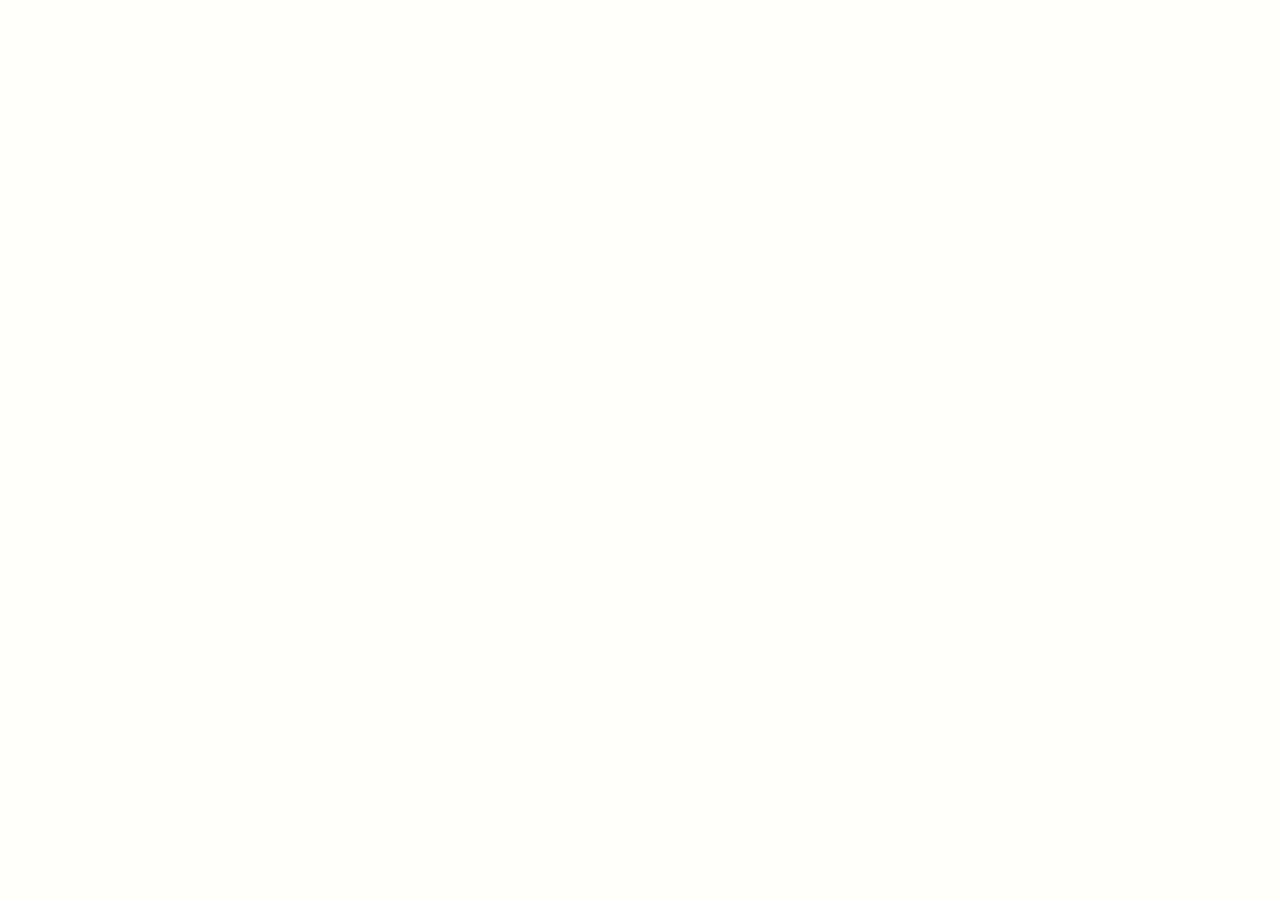
==== commit d31f3752: "Merge pull request #19 from j900213/FloatAnimation" ====
--- a/color.html
+++ b/color.html
@@ -20,7 +20,6 @@
   <body>
     <main>
       <div class="cursor cursor--small"></div>
-      <div class="a"></div>
       <!-- Main Section with navigation -->
       <section class="color-main-section">
         <header class="color-header">
@@ -74,10 +73,10 @@
         </div>
       </section>
       <!-- Color Blocks -->
-      <div class="category-wrapper">
+      <div class="category-wrapper deactive-part">
         <h3 class="category-name">Animal</h3>
       </div>
-      <section class="color-section">
+      <section class="color-section deactive-part">
         <div class="color-grid-wrapper">
           <div class="color-item-wrapper alphabet-index">
             <div class="color-block"></div>
@@ -926,7 +925,7 @@
             <span class="color-chinese">山吹</span>
           </div>
           <div
-            class="color-item-wrapper colo r-item-96 objects"
+            class="color-item-wrapper color-item-96 objects"
             data-category="objects"
           >
             <div class="color-block color-block-96"></div>
--- a/style/style.css
+++ b/style/style.css
@@ -2795,5 +2795,8 @@
   .category-animal {
     margin-top: 6rem;
   }
+  .sort-none {
+    display: none;
+  }
 }
 /*# sourceMappingURL=style.css.map */